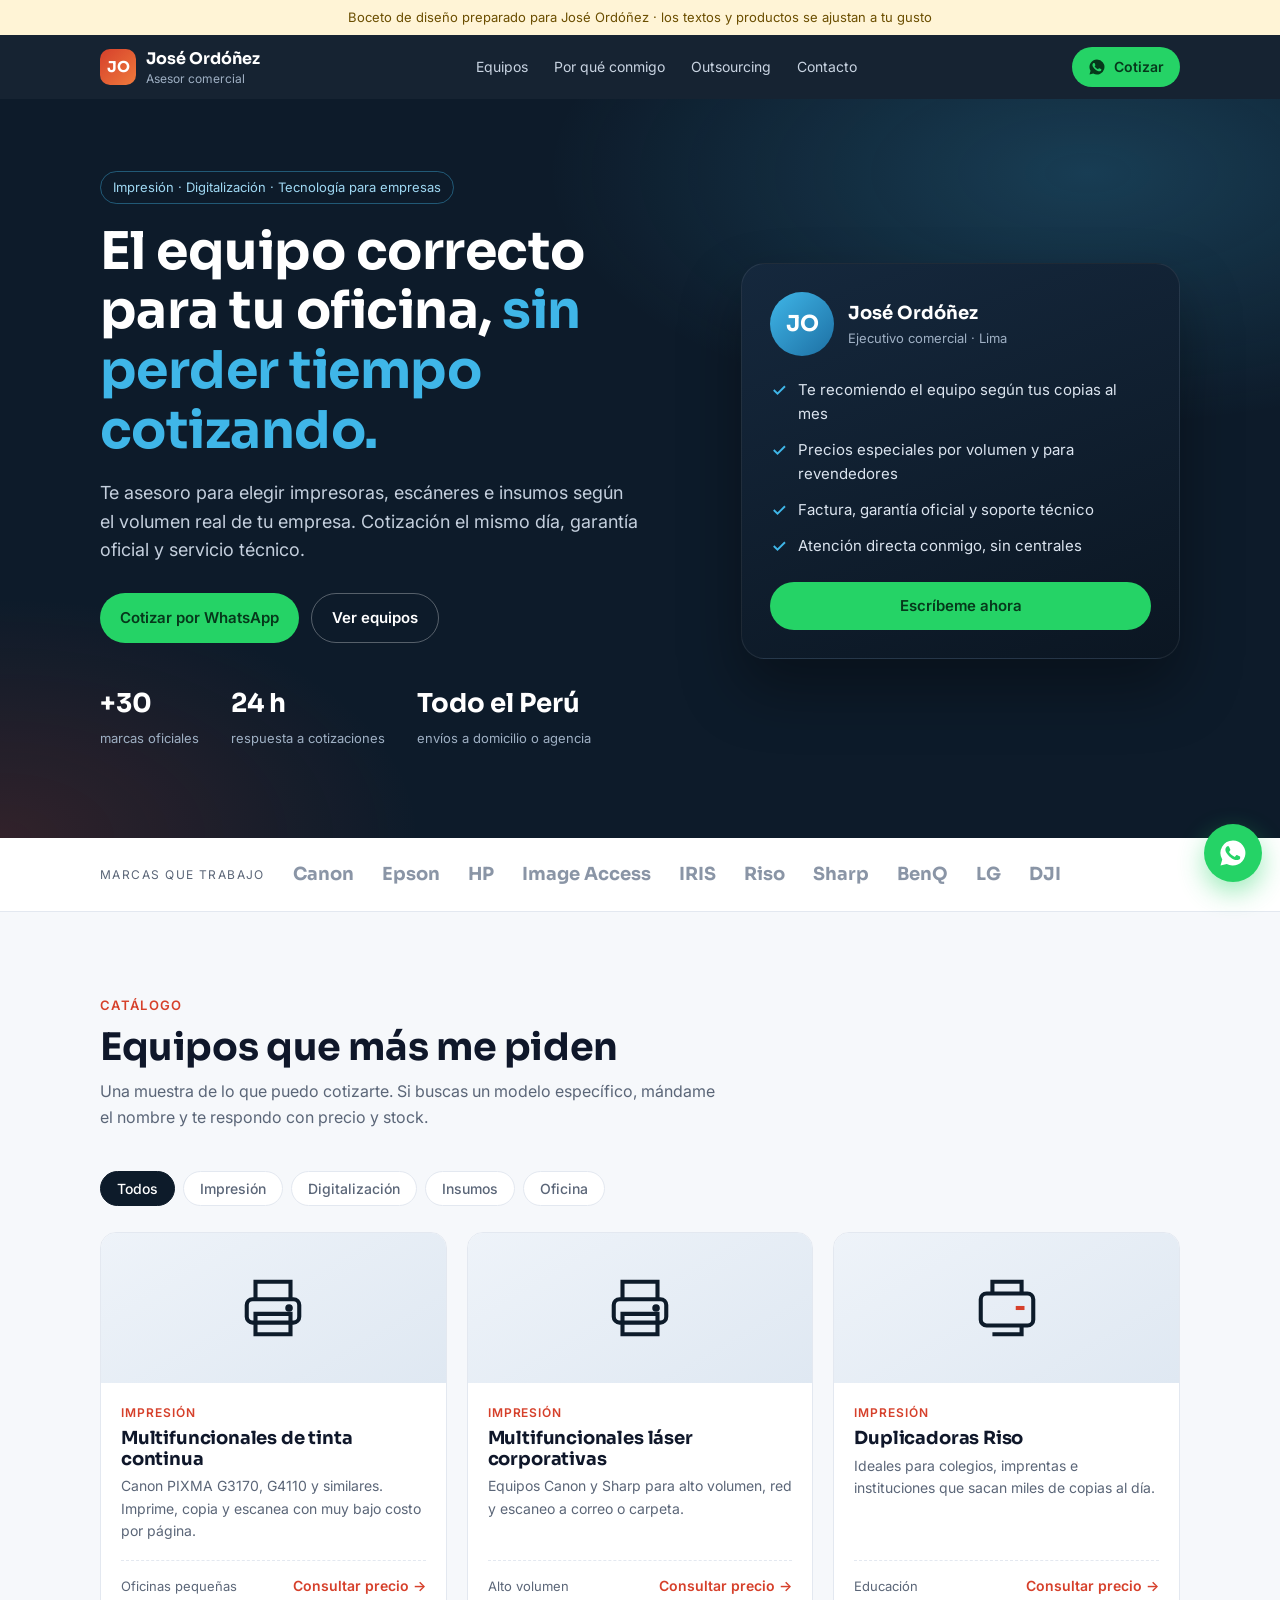
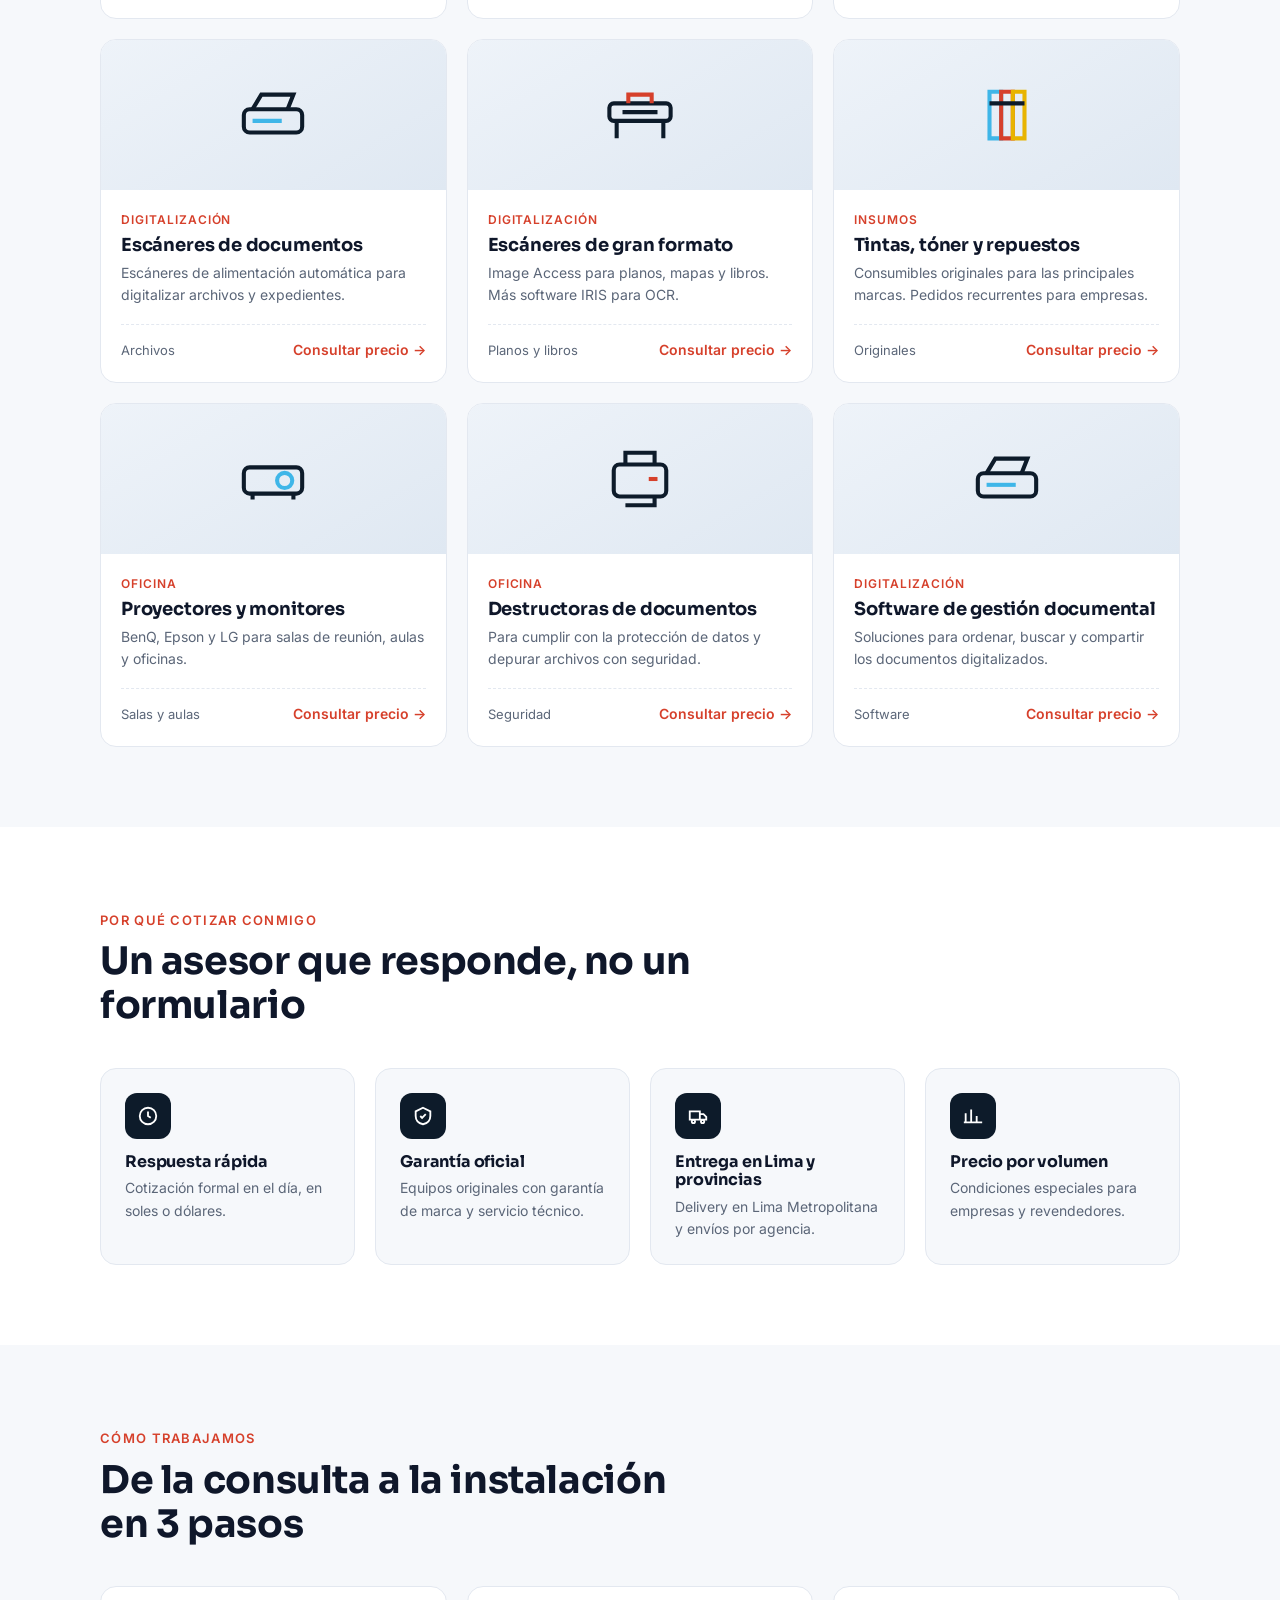
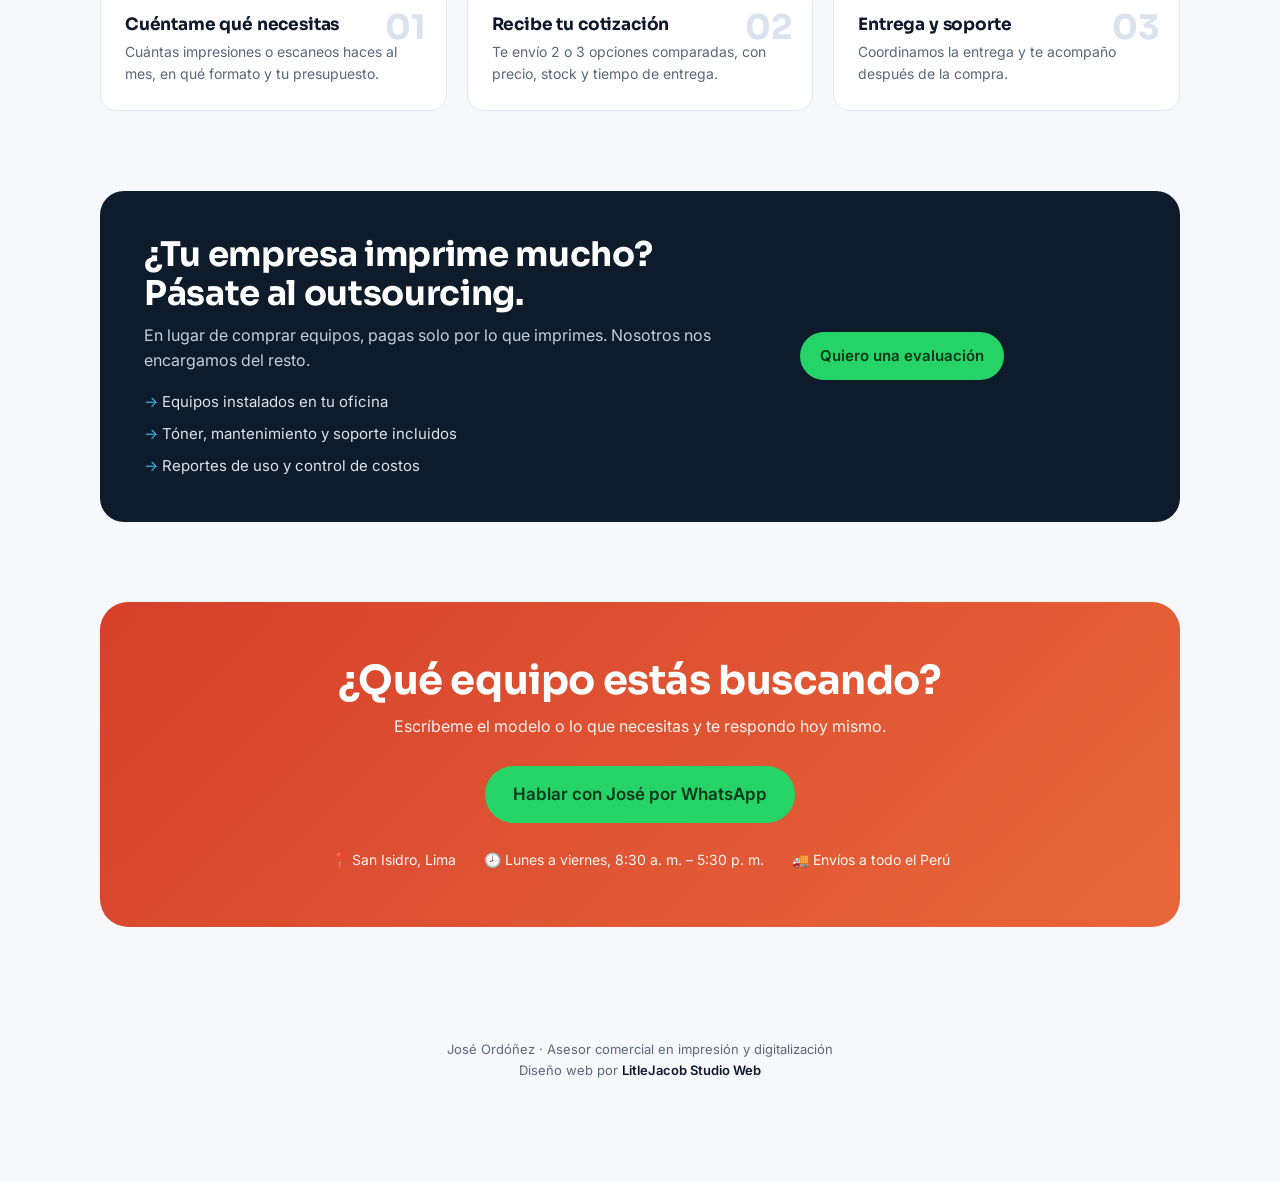
==== boceto-jose/index.html @ 11939005 "Boceto de web para José Ordóñez (asesor de impresión y digitalización) Co-Authored-By: Claude Opus 5" ====
<!doctype html>
<html lang="es">
<head>
<meta charset="utf-8">
<meta name="viewport" content="width=device-width, initial-scale=1">
<meta name="robots" content="noindex, nofollow">
<title>José Ordóñez · Asesor en impresión y digitalización</title>
<meta name="description" content="Asesoría comercial en equipos de impresión, digitalización e insumos para empresas en Lima y todo el Perú.">
<link rel="preconnect" href="https://fonts.googleapis.com">
<link rel="preconnect" href="https://fonts.gstatic.com" crossorigin>
<link href="https://fonts.googleapis.com/css2?family=Sora:wght@400;600;700&family=Inter:wght@400;500;600&display=swap" rel="stylesheet">
<style>
:root{
  --navy:#0d1b2a; --navy2:#15283d; --ink:#0f172a; --muted:#5b6678;
  --bg:#f6f8fb; --card:#ffffff; --line:#e3e8f0;
  --accent:#d6402b; --accent2:#b73422; --cyan:#3fb6e8; --wa:#25d366;
  --r:16px;
}
*{box-sizing:border-box;margin:0;padding:0}
html{scroll-behavior:smooth}
body{font-family:Inter,system-ui,sans-serif;background:var(--bg);color:var(--ink);line-height:1.6;-webkit-font-smoothing:antialiased}
h1,h2,h3{font-family:Sora,Inter,sans-serif;line-height:1.15;letter-spacing:-.01em}
a{color:inherit;text-decoration:none}
.wrap{max-width:1120px;margin:0 auto;padding:0 20px}

.proto{background:#fff4d6;color:#6b4e00;font-size:13px;text-align:center;padding:7px 16px}

header{position:sticky;top:0;z-index:20;background:rgba(13,27,42,.96);backdrop-filter:blur(8px);color:#fff}
.nav{display:flex;align-items:center;justify-content:space-between;height:64px;gap:16px}
.brand{display:flex;align-items:center;gap:10px;font-family:Sora;font-weight:700}
.mono{width:36px;height:36px;border-radius:10px;background:linear-gradient(135deg,var(--accent),#ef7a3c);display:grid;place-items:center;font-size:15px}
.brand small{display:block;font-family:Inter;font-weight:400;font-size:12px;color:#9fb0c4;margin-top:-3px}
.links{display:flex;gap:26px;font-size:14px;color:#c9d4e2}
.links a:hover{color:#fff}
.btn{display:inline-flex;align-items:center;gap:8px;padding:12px 20px;border-radius:999px;font-weight:600;font-size:15px;transition:.2s;border:0;cursor:pointer}
.btn-wa{background:var(--wa);color:#06381b}
.btn-wa:hover{filter:brightness(1.05);transform:translateY(-1px)}
.btn-ghost{border:1px solid rgba(255,255,255,.3);color:#fff}
.btn-ghost:hover{background:rgba(255,255,255,.08)}
.btn-sm{padding:9px 16px;font-size:14px}

.hero{background:radial-gradient(900px 420px at 85% 10%,rgba(63,182,232,.22),transparent 60%),radial-gradient(700px 400px at 0% 100%,rgba(214,64,43,.18),transparent 60%),var(--navy);color:#fff;padding:72px 0 88px;overflow:hidden}
.hero-grid{display:grid;grid-template-columns:1.15fr .85fr;gap:48px;align-items:center}
.tag{display:inline-block;font-size:13px;color:#9fd8f3;border:1px solid rgba(63,182,232,.4);padding:5px 12px;border-radius:999px;margin-bottom:18px}
.hero h1{font-size:clamp(32px,5vw,52px);margin-bottom:18px}
.hero h1 span{color:var(--cyan)}
.hero p{color:#c4cfdd;font-size:18px;max-width:540px;margin-bottom:28px}
.cta{display:flex;flex-wrap:wrap;gap:12px}
.stats{display:flex;gap:32px;margin-top:40px;flex-wrap:wrap}
.stats b{display:block;font-family:Sora;font-size:26px}
.stats span{font-size:13px;color:#9fb0c4}

.card-hero{background:linear-gradient(160deg,var(--navy2),#0b1622);border:1px solid rgba(255,255,255,.08);border-radius:24px;padding:28px;box-shadow:0 30px 60px rgba(0,0,0,.35)}
.profile{display:flex;align-items:center;gap:14px;margin-bottom:22px}
.avatar{width:64px;height:64px;border-radius:50%;background:linear-gradient(135deg,#3fb6e8,#1d6fa3);display:grid;place-items:center;font-family:Sora;font-weight:700;font-size:22px}
.profile b{font-family:Sora;font-size:18px}
.profile span{display:block;font-size:13px;color:#9fb0c4}
.chk{list-style:none;display:grid;gap:12px;margin-bottom:24px}
.chk li{display:flex;gap:10px;font-size:15px;color:#dbe4ef}
.chk svg{flex:none;margin-top:3px}
.card-hero .btn{width:100%;justify-content:center}

.brands{background:#fff;border-bottom:1px solid var(--line)}
.brands .wrap{display:flex;align-items:center;gap:28px;padding-top:22px;padding-bottom:22px;overflow-x:auto;scrollbar-width:none}
.brands .wrap::-webkit-scrollbar{display:none}
.brands small{font-size:12px;text-transform:uppercase;letter-spacing:.12em;color:var(--muted);white-space:nowrap}
.brands b{font-family:Sora;font-size:18px;color:#8a95a6;white-space:nowrap}

section{padding:80px 0}
.head{max-width:620px;margin-bottom:40px}
.head small{color:var(--accent);font-weight:600;font-size:13px;letter-spacing:.1em;text-transform:uppercase}
.head h2{font-size:clamp(26px,3.6vw,38px);margin:8px 0 10px}
.head p{color:var(--muted)}

.filters{display:flex;gap:8px;flex-wrap:wrap;margin-bottom:26px}
.filters button{border:1px solid var(--line);background:#fff;border-radius:999px;padding:8px 16px;font:500 14px Inter;color:var(--muted);cursor:pointer}
.filters button.on{background:var(--navy);color:#fff;border-color:var(--navy)}
.grid{display:grid;grid-template-columns:repeat(3,1fr);gap:20px}
.prod{background:var(--card);border:1px solid var(--line);border-radius:var(--r);overflow:hidden;display:flex;flex-direction:column;transition:.2s}
.prod:hover{transform:translateY(-3px);box-shadow:0 16px 36px rgba(15,23,42,.08)}
.thumb{height:150px;display:grid;place-items:center;background:linear-gradient(150deg,#eef3f9,#dfe8f2)}
.prod .body{padding:20px;display:flex;flex-direction:column;gap:6px;flex:1}
.prod .cat{font-size:12px;color:var(--accent);font-weight:600;text-transform:uppercase;letter-spacing:.08em}
.prod h3{font-size:18px}
.prod p{color:var(--muted);font-size:14px;flex:1}
.prod .row{display:flex;justify-content:space-between;align-items:center;margin-top:12px;padding-top:14px;border-top:1px dashed var(--line)}
.prod .row span{font-size:13px;color:var(--muted)}
.prod .row a{font-weight:600;font-size:14px;color:var(--accent)}
.prod .row a:hover{color:var(--accent2)}

.why{background:#fff}
.feats{display:grid;grid-template-columns:repeat(4,1fr);gap:20px}
.feat{padding:24px;border-radius:var(--r);background:var(--bg);border:1px solid var(--line)}
.ico{width:46px;height:46px;border-radius:12px;background:var(--navy);display:grid;place-items:center;margin-bottom:14px}
.feat h3{font-size:16px;margin-bottom:6px}
.feat p{font-size:14px;color:var(--muted)}

.steps{display:grid;grid-template-columns:repeat(3,1fr);gap:20px;counter-reset:s}
.step{position:relative;padding:28px 24px 24px;background:#fff;border-radius:var(--r);border:1px solid var(--line)}
.step::before{counter-increment:s;content:"0" counter(s);font-family:Sora;font-weight:700;font-size:34px;color:#dbe3ee;position:absolute;right:20px;top:14px}
.step h3{font-size:17px;margin-bottom:6px}
.step p{font-size:14px;color:var(--muted)}

.out{background:var(--navy);color:#fff;border-radius:24px;padding:44px;display:grid;grid-template-columns:1.3fr .7fr;gap:32px;align-items:center}
.out h2{font-size:clamp(24px,3.2vw,34px);margin-bottom:10px}
.out p{color:#c4cfdd}
.out ul{list-style:none;display:grid;gap:8px;margin-top:16px;color:#dbe4ef;font-size:15px}
.out li::before{content:"→ ";color:var(--cyan)}
.out .btn{justify-self:start}

.contact{text-align:center}
.contact .box{background:linear-gradient(135deg,var(--accent),#e8673a);color:#fff;border-radius:28px;padding:56px 24px}
.contact h2{font-size:clamp(26px,4vw,40px);margin-bottom:10px}
.contact p{opacity:.92;margin-bottom:26px}
.contact .btn-wa{font-size:17px;padding:15px 28px}
.contact .info{display:flex;justify-content:center;gap:28px;flex-wrap:wrap;margin-top:26px;font-size:14px;opacity:.95}

footer{padding:32px 0 100px;text-align:center;color:var(--muted);font-size:13px}
footer a{color:var(--ink);font-weight:600}

.float{position:fixed;right:18px;bottom:18px;width:58px;height:58px;border-radius:50%;background:var(--wa);display:grid;place-items:center;box-shadow:0 10px 26px rgba(37,211,102,.45);z-index:30}

@media(max-width:900px){
  .hero-grid,.out{grid-template-columns:1fr}
  .grid{grid-template-columns:repeat(2,1fr)}
  .feats{grid-template-columns:repeat(2,1fr)}
  .steps{grid-template-columns:1fr}
  .links{display:none}
}
@media(max-width:560px){
  .wrap{padding:0 16px}
  .hero{padding:48px 0 60px}
  .hero p{font-size:16px}
  .grid,.feats{grid-template-columns:1fr}
  .out{padding:28px}
  .nav .btn span{display:none}
  section{padding:60px 0}
}
</style>
</head>
<body>

<div class="proto">Boceto de diseño preparado para José Ordóñez · los textos y productos se ajustan a tu gusto</div>

<header>
  <div class="wrap nav">
    <a class="brand" href="#inicio"><div class="mono">JO</div><div>José Ordóñez<small>Asesor comercial</small></div></a>
    <nav class="links"><a href="#equipos">Equipos</a><a href="#por-que">Por qué conmigo</a><a href="#outsourcing">Outsourcing</a><a href="#contacto">Contacto</a></nav>
    <a class="btn btn-wa btn-sm wa" href="#"><svg width="18" height="18" viewBox="0 0 24 24" fill="currentColor"><path d="M12 2a10 10 0 0 0-8.6 15.1L2 22l5-1.3A10 10 0 1 0 12 2Zm5.8 14.2c-.2.7-1.4 1.3-2 1.4-.5.1-1.2.1-1.9-.1-.4-.1-1-.3-1.7-.6-3-1.3-4.9-4.3-5.1-4.5-.1-.2-1.2-1.6-1.2-3s.7-2.2 1-2.5c.3-.3.6-.3.8-.3h.6c.2 0 .4 0 .6.5l.9 2.1c.1.2.1.4 0 .5l-.3.5-.4.5c-.1.1-.3.3-.1.6.2.3.8 1.3 1.7 2.1 1.2 1 2.1 1.3 2.4 1.5.3.1.5.1.6-.1l.9-1.1c.2-.3.4-.2.6-.1l2 1c.3.1.5.2.5.3.1.2.1.7-.1 1.3Z"/></svg><span>Cotizar</span></a>
  </div>
</header>

<section class="hero" id="inicio">
  <div class="wrap hero-grid">
    <div>
      <span class="tag">Impresión · Digitalización · Tecnología para empresas</span>
      <h1>El equipo correcto para tu oficina, <span>sin perder tiempo cotizando.</span></h1>
      <p>Te asesoro para elegir impresoras, escáneres e insumos según el volumen real de tu empresa. Cotización el mismo día, garantía oficial y servicio técnico.</p>
      <div class="cta">
        <a class="btn btn-wa wa" href="#">Cotizar por WhatsApp</a>
        <a class="btn btn-ghost" href="#equipos">Ver equipos</a>
      </div>
      <div class="stats">
        <div><b>+30</b><span>marcas oficiales</span></div>
        <div><b>24 h</b><span>respuesta a cotizaciones</span></div>
        <div><b>Todo el Perú</b><span>envíos a domicilio o agencia</span></div>
      </div>
    </div>
    <div class="card-hero">
      <div class="profile"><div class="avatar">JO</div><div><b>José Ordóñez</b><span>Ejecutivo comercial · Lima</span></div></div>
      <ul class="chk">
        <li><svg width="18" height="18" viewBox="0 0 24 24" fill="none" stroke="#3fb6e8" stroke-width="2.5"><path d="M5 12l5 5L20 7"/></svg>Te recomiendo el equipo según tus copias al mes</li>
        <li><svg width="18" height="18" viewBox="0 0 24 24" fill="none" stroke="#3fb6e8" stroke-width="2.5"><path d="M5 12l5 5L20 7"/></svg>Precios especiales por volumen y para revendedores</li>
        <li><svg width="18" height="18" viewBox="0 0 24 24" fill="none" stroke="#3fb6e8" stroke-width="2.5"><path d="M5 12l5 5L20 7"/></svg>Factura, garantía oficial y soporte técnico</li>
        <li><svg width="18" height="18" viewBox="0 0 24 24" fill="none" stroke="#3fb6e8" stroke-width="2.5"><path d="M5 12l5 5L20 7"/></svg>Atención directa conmigo, sin centrales</li>
      </ul>
      <a class="btn btn-wa wa" href="#">Escríbeme ahora</a>
    </div>
  </div>
</section>

<div class="brands"><div class="wrap">
  <small>Marcas que trabajo</small>
  <b>Canon</b><b>Epson</b><b>HP</b><b>Image Access</b><b>IRIS</b><b>Riso</b><b>Sharp</b><b>BenQ</b><b>LG</b><b>DJI</b>
</div></div>

<section id="equipos">
  <div class="wrap">
    <div class="head">
      <small>Catálogo</small>
      <h2>Equipos que más me piden</h2>
      <p>Una muestra de lo que puedo cotizarte. Si buscas un modelo específico, mándame el nombre y te respondo con precio y stock.</p>
    </div>
    <div class="filters">
      <button class="on" data-f="all">Todos</button>
      <button data-f="imp">Impresión</button>
      <button data-f="dig">Digitalización</button>
      <button data-f="ins">Insumos</button>
      <button data-f="ofi">Oficina</button>
    </div>
    <div class="grid" id="grid"></div>
  </div>
</section>

<section class="why" id="por-que">
  <div class="wrap">
    <div class="head">
      <small>Por qué cotizar conmigo</small>
      <h2>Un asesor que responde, no un formulario</h2>
    </div>
    <div class="feats">
      <div class="feat"><div class="ico"><svg width="22" height="22" viewBox="0 0 24 24" fill="none" stroke="#fff" stroke-width="2"><circle cx="12" cy="12" r="9"/><path d="M12 7v5l3 2"/></svg></div><h3>Respuesta rápida</h3><p>Cotización formal en el día, en soles o dólares.</p></div>
      <div class="feat"><div class="ico"><svg width="22" height="22" viewBox="0 0 24 24" fill="none" stroke="#fff" stroke-width="2"><path d="M12 3l8 4v5c0 5-3.5 8-8 9-4.5-1-8-4-8-9V7z"/><path d="M9 12l2 2 4-4"/></svg></div><h3>Garantía oficial</h3><p>Equipos originales con garantía de marca y servicio técnico.</p></div>
      <div class="feat"><div class="ico"><svg width="22" height="22" viewBox="0 0 24 24" fill="none" stroke="#fff" stroke-width="2"><path d="M3 7h11v9H3zM14 10h4l3 3v3h-7"/><circle cx="7" cy="18" r="1.8"/><circle cx="17" cy="18" r="1.8"/></svg></div><h3>Entrega en Lima y provincias</h3><p>Delivery en Lima Metropolitana y envíos por agencia.</p></div>
      <div class="feat"><div class="ico"><svg width="22" height="22" viewBox="0 0 24 24" fill="none" stroke="#fff" stroke-width="2"><path d="M4 19V9M10 19V5M16 19v-7M22 19H2"/></svg></div><h3>Precio por volumen</h3><p>Condiciones especiales para empresas y revendedores.</p></div>
    </div>
  </div>
</section>

<section>
  <div class="wrap">
    <div class="head">
      <small>Cómo trabajamos</small>
      <h2>De la consulta a la instalación en 3 pasos</h2>
    </div>
    <div class="steps">
      <div class="step"><h3>Cuéntame qué necesitas</h3><p>Cuántas impresiones o escaneos haces al mes, en qué formato y tu presupuesto.</p></div>
      <div class="step"><h3>Recibe tu cotización</h3><p>Te envío 2 o 3 opciones comparadas, con precio, stock y tiempo de entrega.</p></div>
      <div class="step"><h3>Entrega y soporte</h3><p>Coordinamos la entrega y te acompaño después de la compra.</p></div>
    </div>
  </div>
</section>

<section id="outsourcing" style="padding-top:0">
  <div class="wrap">
    <div class="out">
      <div>
        <h2>¿Tu empresa imprime mucho? Pásate al outsourcing.</h2>
        <p>En lugar de comprar equipos, pagas solo por lo que imprimes. Nosotros nos encargamos del resto.</p>
        <ul><li>Equipos instalados en tu oficina</li><li>Tóner, mantenimiento y soporte incluidos</li><li>Reportes de uso y control de costos</li></ul>
      </div>
      <a class="btn btn-wa wa" data-msg="Hola José, quiero información sobre el servicio de outsourcing de impresión." href="#">Quiero una evaluación</a>
    </div>
  </div>
</section>

<section class="contact" id="contacto" style="padding-top:0">
  <div class="wrap">
    <div class="box">
      <h2>¿Qué equipo estás buscando?</h2>
      <p>Escríbeme el modelo o lo que necesitas y te respondo hoy mismo.</p>
      <a class="btn btn-wa wa" href="#">Hablar con José por WhatsApp</a>
      <div class="info"><span>📍 San Isidro, Lima</span><span>🕗 Lunes a viernes, 8:30 a. m. – 5:30 p. m.</span><span>🚚 Envíos a todo el Perú</span></div>
    </div>
  </div>
</section>

<footer>
  José Ordóñez · Asesor comercial en impresión y digitalización<br>
  Diseño web por <a href="https://studio.litlejacob.trade" target="_blank" rel="noopener">LitleJacob Studio Web</a>
</footer>

<a class="float wa" href="#" aria-label="WhatsApp"><svg width="30" height="30" viewBox="0 0 24 24" fill="#fff"><path d="M12 2a10 10 0 0 0-8.6 15.1L2 22l5-1.3A10 10 0 1 0 12 2Zm5.8 14.2c-.2.7-1.4 1.3-2 1.4-.5.1-1.2.1-1.9-.1-.4-.1-1-.3-1.7-.6-3-1.3-4.9-4.3-5.1-4.5-.1-.2-1.2-1.6-1.2-3s.7-2.2 1-2.5c.3-.3.6-.3.8-.3h.6c.2 0 .4 0 .6.5l.9 2.1c.1.2.1.4 0 .5l-.3.5-.4.5c-.1.1-.3.3-.1.6.2.3.8 1.3 1.7 2.1 1.2 1 2.1 1.3 2.4 1.5.3.1.5.1.6-.1l.9-1.1c.2-.3.4-.2.6-.1l2 1c.3.1.5.2.5.3.1.2.1.7-.1 1.3Z"/></svg></a>

<script>
const WA = "51945084521";
const waLink = m => "https://wa.me/" + WA + "?text=" + encodeURIComponent(m);
const DEF = "Hola José, vi tu página y quiero una cotización.";

const ICONS = {
  printer:'<svg width="70" height="70" viewBox="0 0 24 24" fill="none" stroke="#0d1b2a" stroke-width="1.4"><path d="M6 9V3h12v6"/><rect x="3" y="9" width="18" height="8" rx="2"/><path d="M6 14h12v7H6z"/><circle cx="17.5" cy="12" r=".6" fill="#d6402b"/></svg>',
  scanner:'<svg width="70" height="70" viewBox="0 0 24 24" fill="none" stroke="#0d1b2a" stroke-width="1.4"><rect x="2" y="10" width="20" height="8" rx="2"/><path d="M5 10l3-5h11l-2 5"/><path d="M5 14h10" stroke="#3fb6e8"/></svg>',
  wide:'<svg width="70" height="70" viewBox="0 0 24 24" fill="none" stroke="#0d1b2a" stroke-width="1.4"><rect x="1.5" y="8" width="21" height="6" rx="1.5"/><path d="M4 14v6M20 14v6M6 11h12" /><path d="M8 8V5h8v3" stroke="#d6402b"/></svg>',
  ink:'<svg width="70" height="70" viewBox="0 0 24 24" fill="none" stroke-width="1.4"><path d="M6 4h4v16H6z" stroke="#3fb6e8"/><path d="M10 4h4v16h-4z" stroke="#d6402b"/><path d="M14 4h4v16h-4z" stroke="#e8b400"/><path d="M6 8h12" stroke="#0d1b2a"/></svg>',
  dup:'<svg width="70" height="70" viewBox="0 0 24 24" fill="none" stroke="#0d1b2a" stroke-width="1.4"><rect x="3" y="7" width="18" height="11" rx="2"/><path d="M7 7V3h10v4M7 21h10v-3"/><path d="M15 12h3" stroke="#d6402b"/></svg>',
  proj:'<svg width="70" height="70" viewBox="0 0 24 24" fill="none" stroke="#0d1b2a" stroke-width="1.4"><rect x="2" y="8" width="20" height="9" rx="2"/><circle cx="16" cy="12.5" r="2.6" stroke="#3fb6e8"/><path d="M5 17v2M19 17v2"/></svg>'
};

const PRODUCTS = [
  {f:"imp", cat:"Impresión", icon:"printer", name:"Multifuncionales de tinta continua", desc:"Canon PIXMA G3170, G4110 y similares. Imprime, copia y escanea con muy bajo costo por página.", tag:"Oficinas pequeñas"},
  {f:"imp", cat:"Impresión", icon:"printer", name:"Multifuncionales láser corporativas", desc:"Equipos Canon y Sharp para alto volumen, red y escaneo a correo o carpeta.", tag:"Alto volumen"},
  {f:"imp", cat:"Impresión", icon:"dup", name:"Duplicadoras Riso", desc:"Ideales para colegios, imprentas e instituciones que sacan miles de copias al día.", tag:"Educación"},
  {f:"dig", cat:"Digitalización", icon:"scanner", name:"Escáneres de documentos", desc:"Escáneres de alimentación automática para digitalizar archivos y expedientes.", tag:"Archivos"},
  {f:"dig", cat:"Digitalización", icon:"wide", name:"Escáneres de gran formato", desc:"Image Access para planos, mapas y libros. Más software IRIS para OCR.", tag:"Planos y libros"},
  {f:"ins", cat:"Insumos", icon:"ink", name:"Tintas, tóner y repuestos", desc:"Consumibles originales para las principales marcas. Pedidos recurrentes para empresas.", tag:"Originales"},
  {f:"ofi", cat:"Oficina", icon:"proj", name:"Proyectores y monitores", desc:"BenQ, Epson y LG para salas de reunión, aulas y oficinas.", tag:"Salas y aulas"},
  {f:"ofi", cat:"Oficina", icon:"dup", name:"Destructoras de documentos", desc:"Para cumplir con la protección de datos y depurar archivos con seguridad.", tag:"Seguridad"},
  {f:"dig", cat:"Digitalización", icon:"scanner", name:"Software de gestión documental", desc:"Soluciones para ordenar, buscar y compartir los documentos digitalizados.", tag:"Software"}
];

const grid = document.getElementById("grid");
function render(f){
  grid.innerHTML = PRODUCTS.filter(p => f==="all" || p.f===f).map(p => `
    <article class="prod">
      <div class="thumb">${ICONS[p.icon]}</div>
      <div class="body">
        <span class="cat">${p.cat}</span>
        <h3>${p.name}</h3>
        <p>${p.desc}</p>
        <div class="row"><span>${p.tag}</span><a target="_blank" rel="noopener" href="${waLink("Hola José, quiero cotizar: " + p.name)}">Consultar precio →</a></div>
      </div>
    </article>`).join("");
}
render("all");
document.querySelectorAll(".filters button").forEach(b => b.onclick = () => {
  document.querySelectorAll(".filters button").forEach(x => x.classList.remove("on"));
  b.classList.add("on"); render(b.dataset.f);
});
document.querySelectorAll("a.wa").forEach(a => {
  a.href = waLink(a.dataset.msg || DEF);
  a.target = "_blank"; a.rel = "noopener";
});
</script>
</body>
</html>
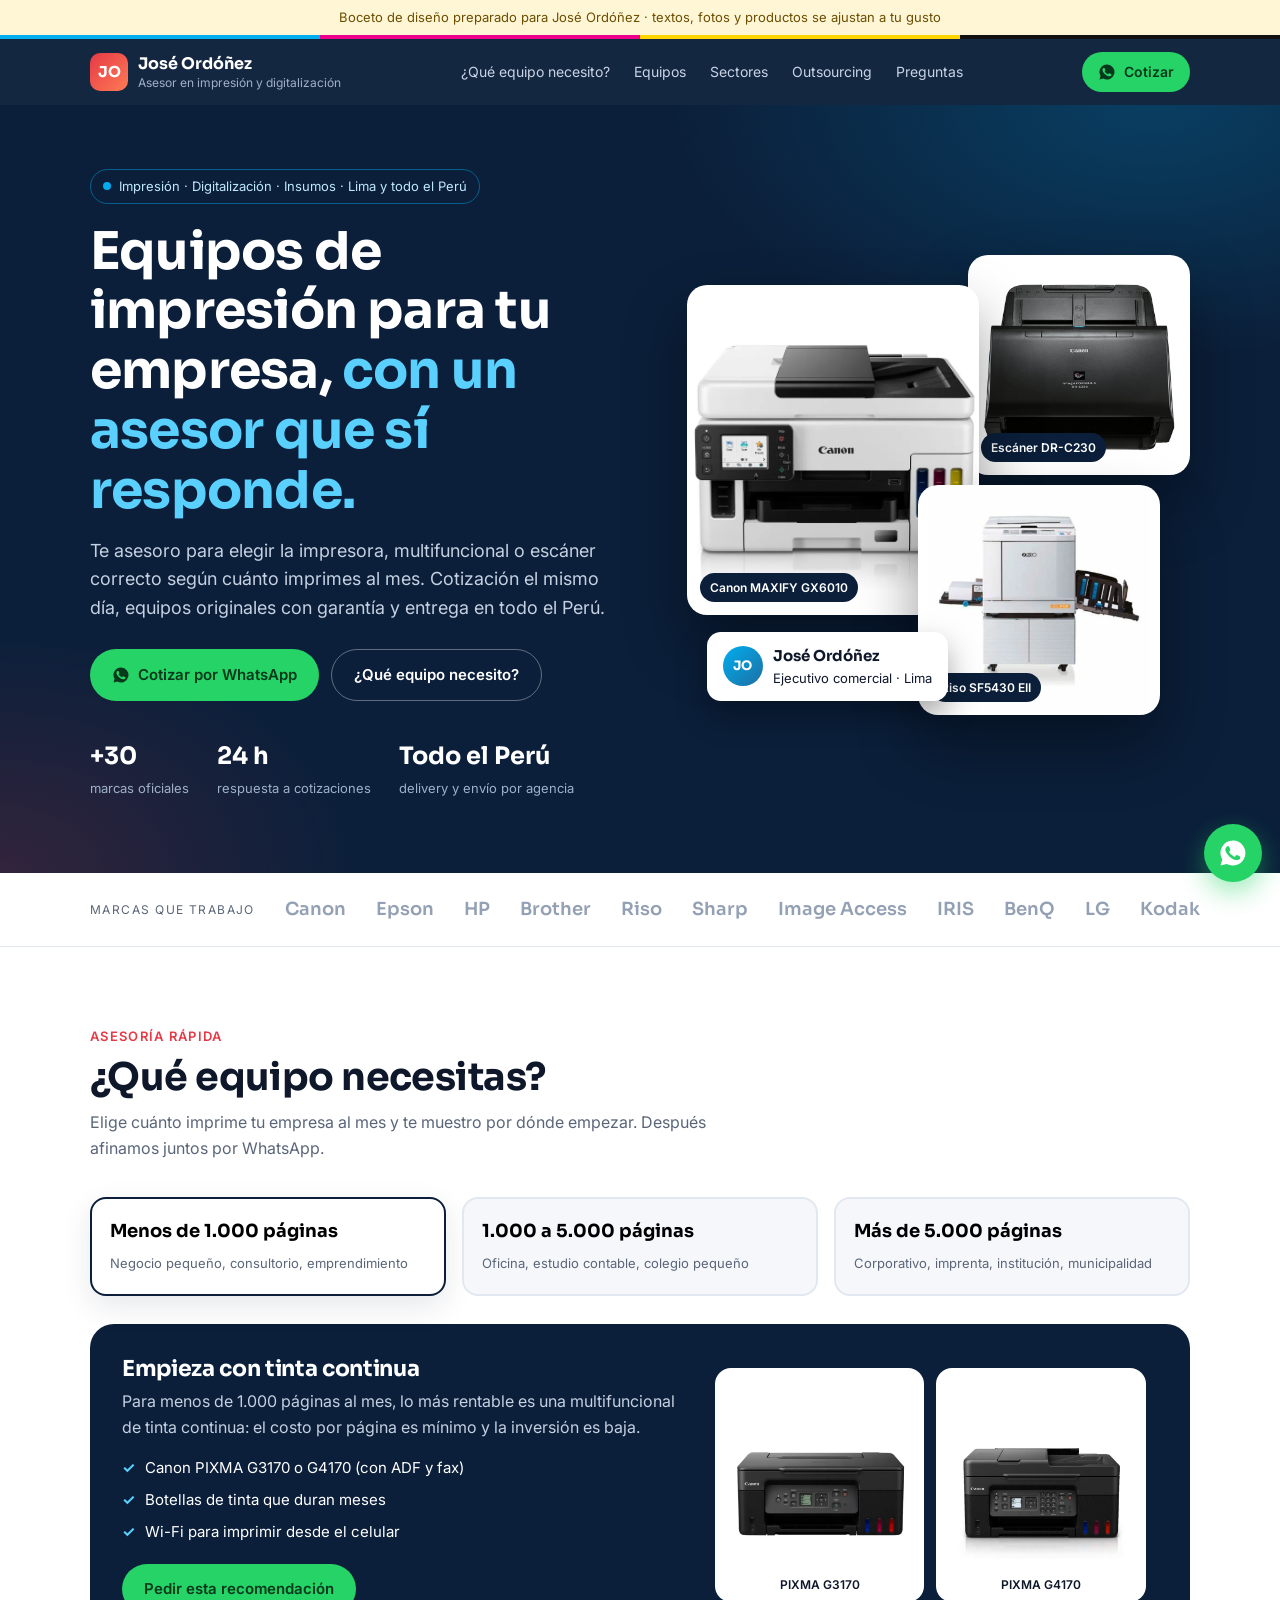
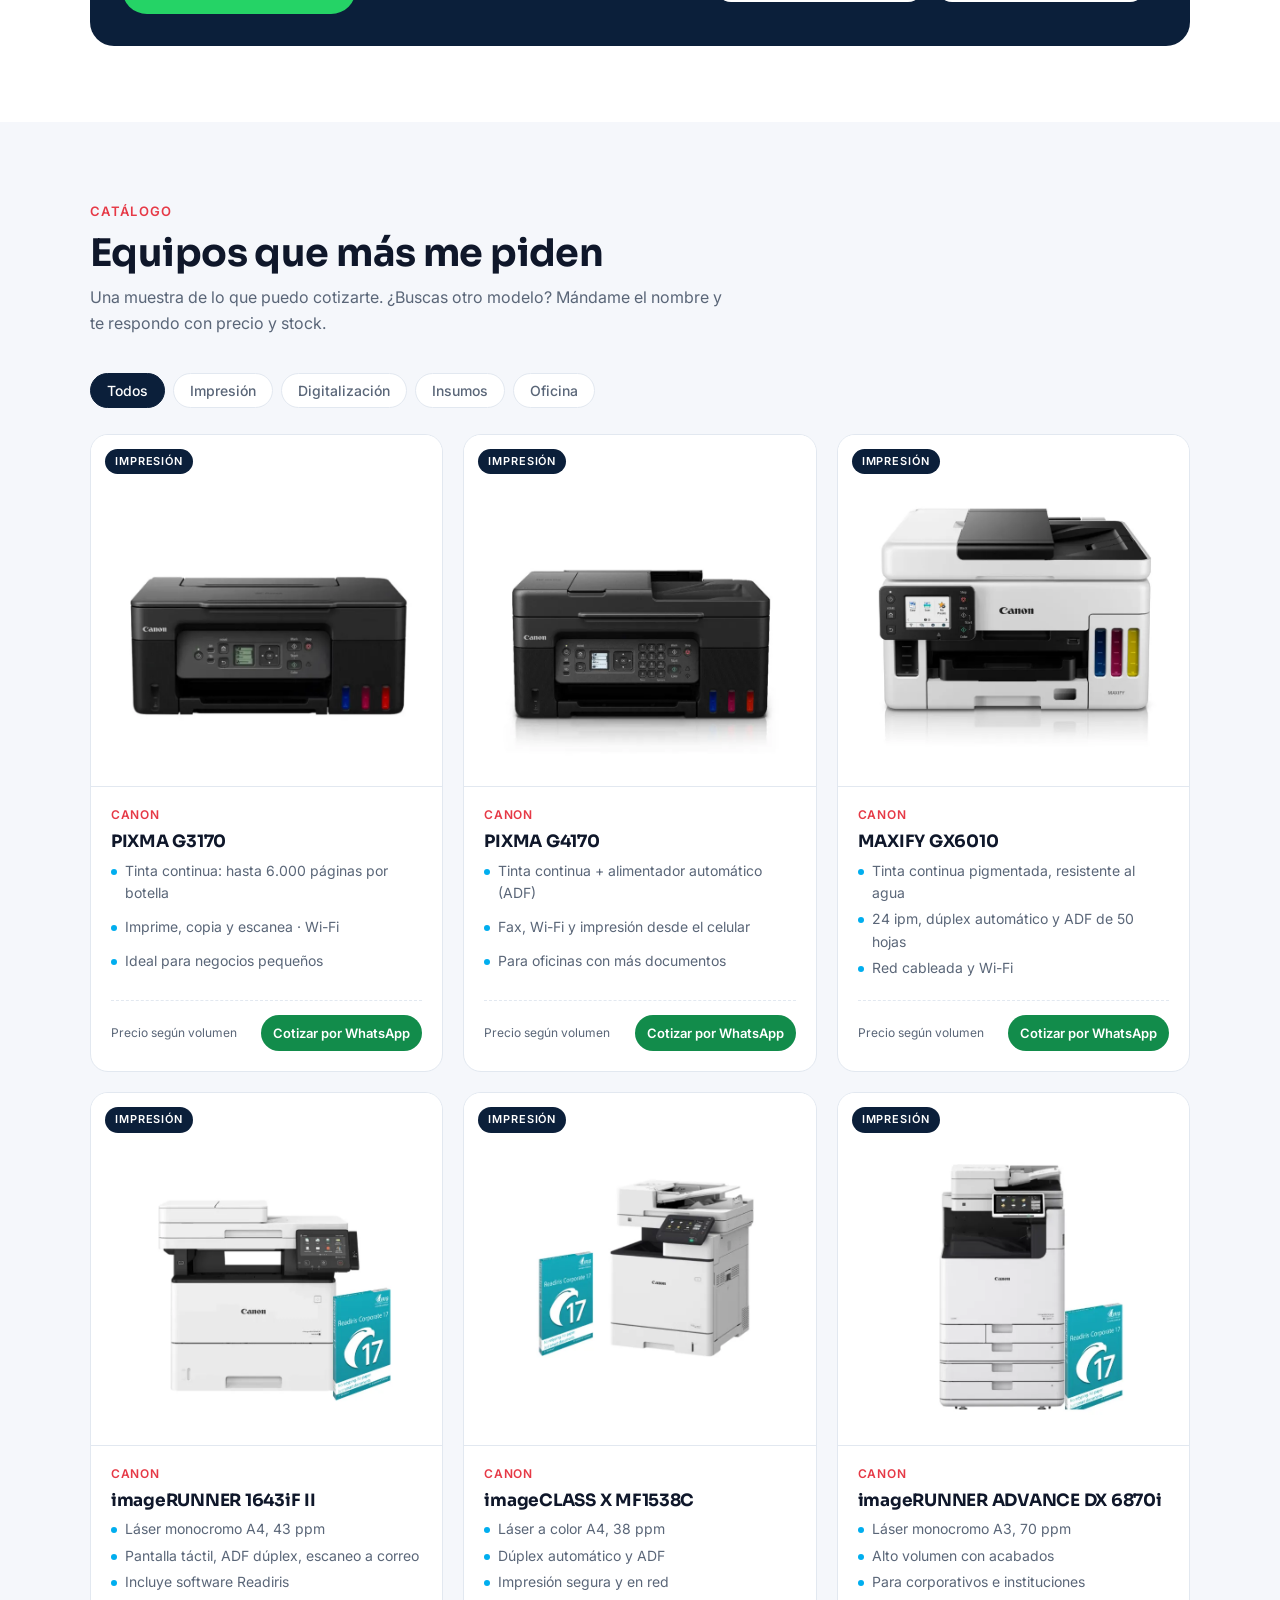
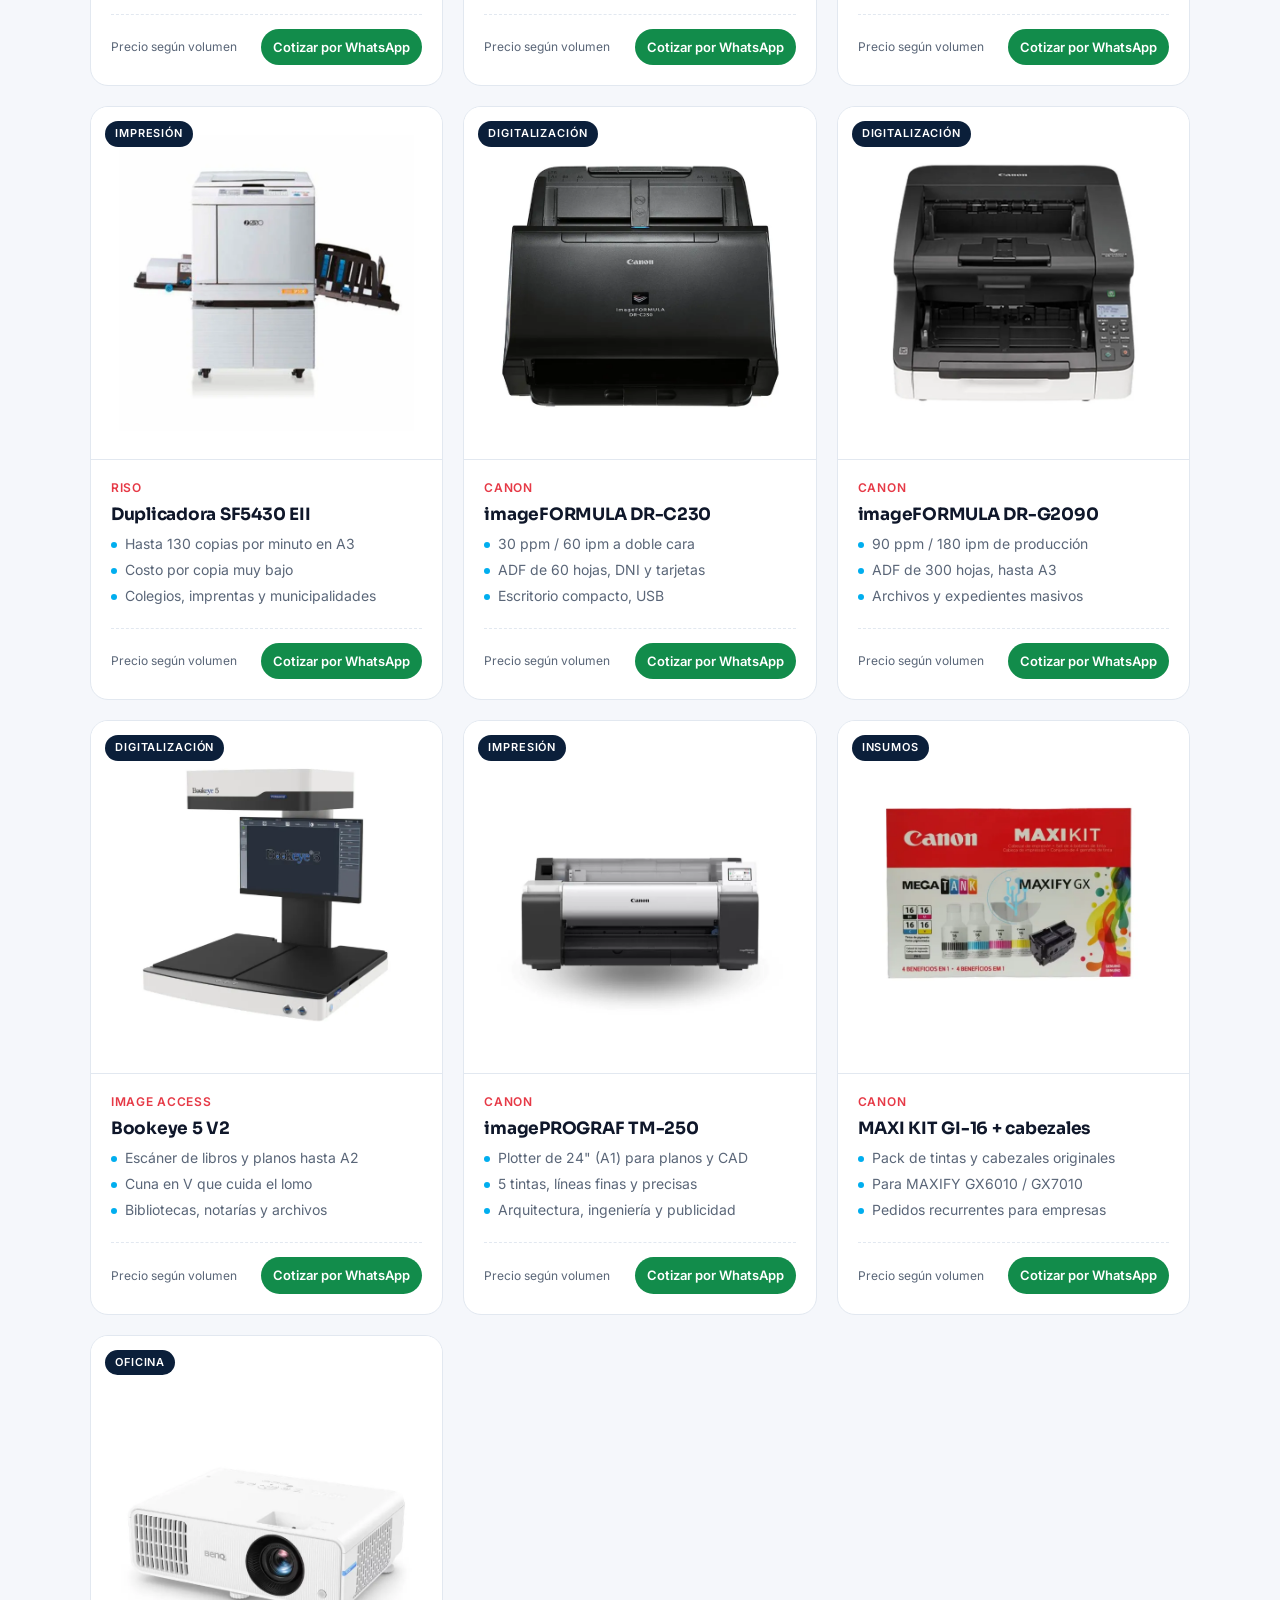
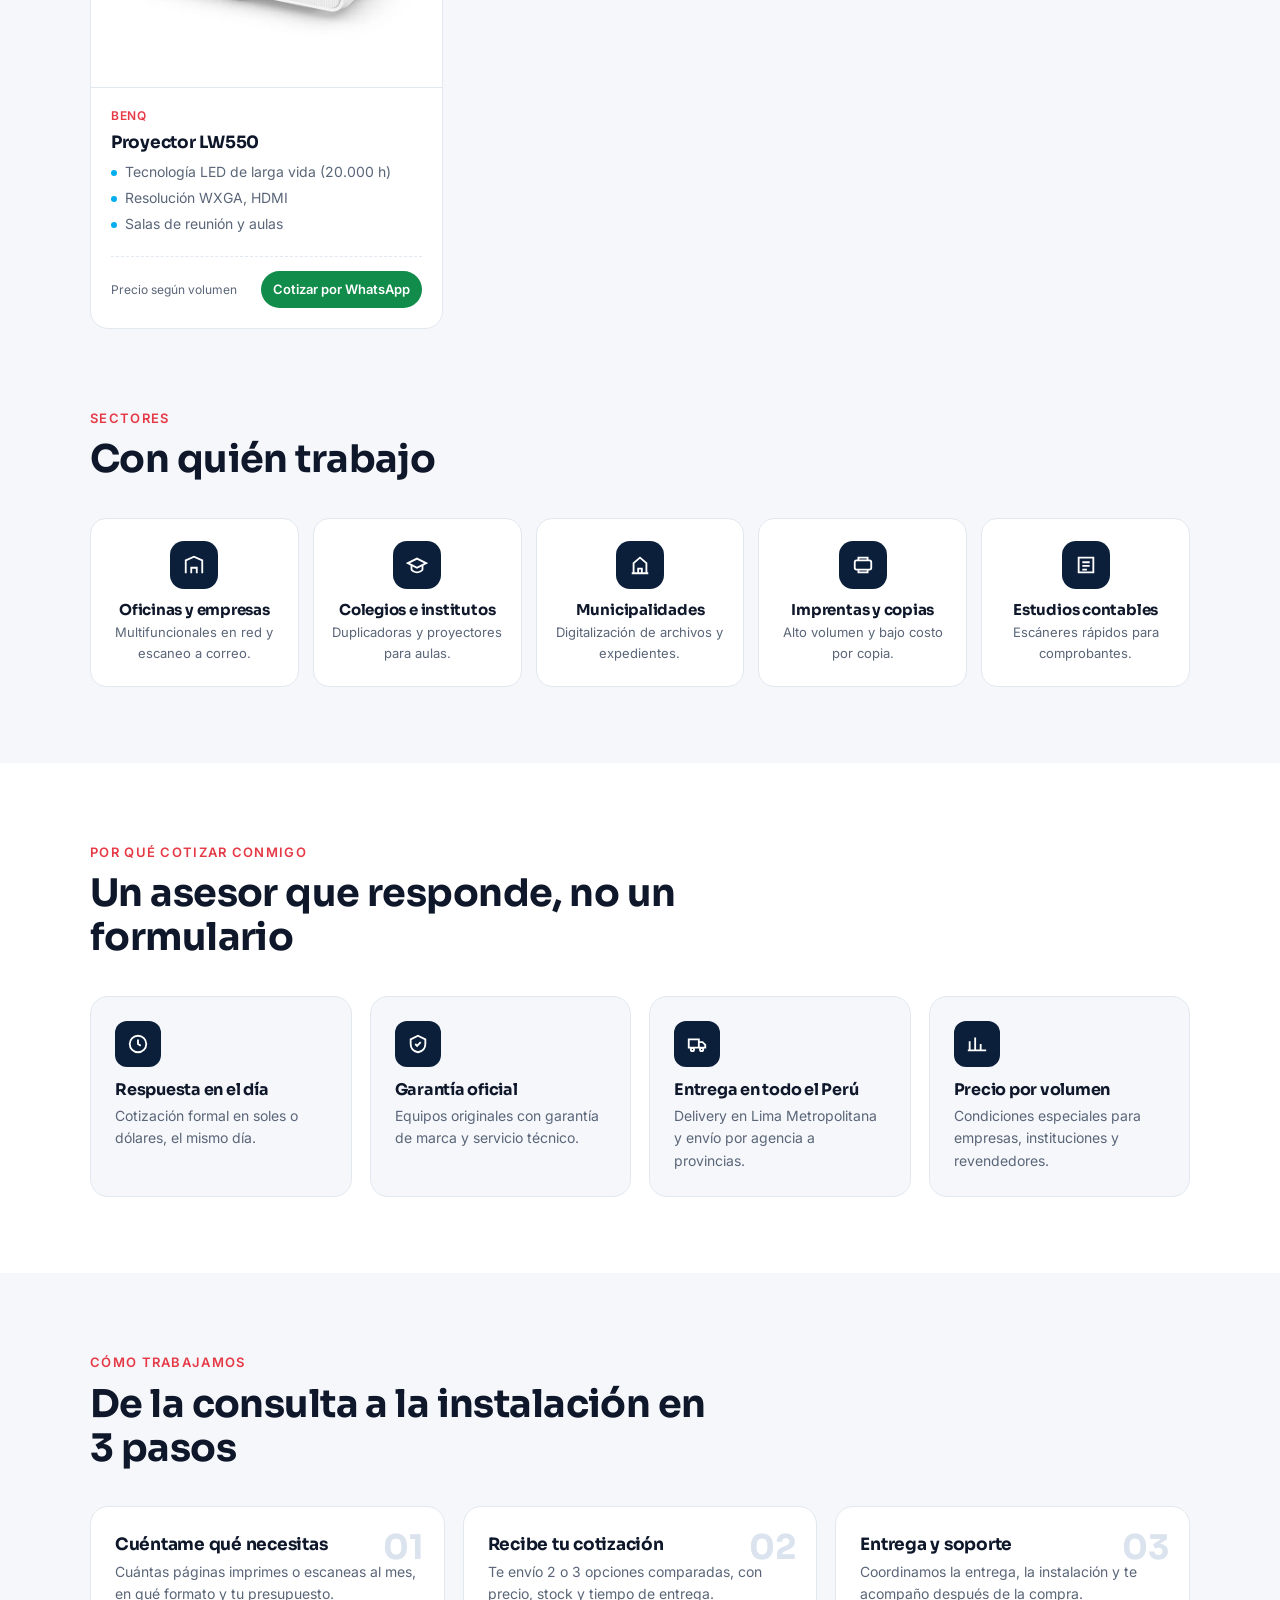
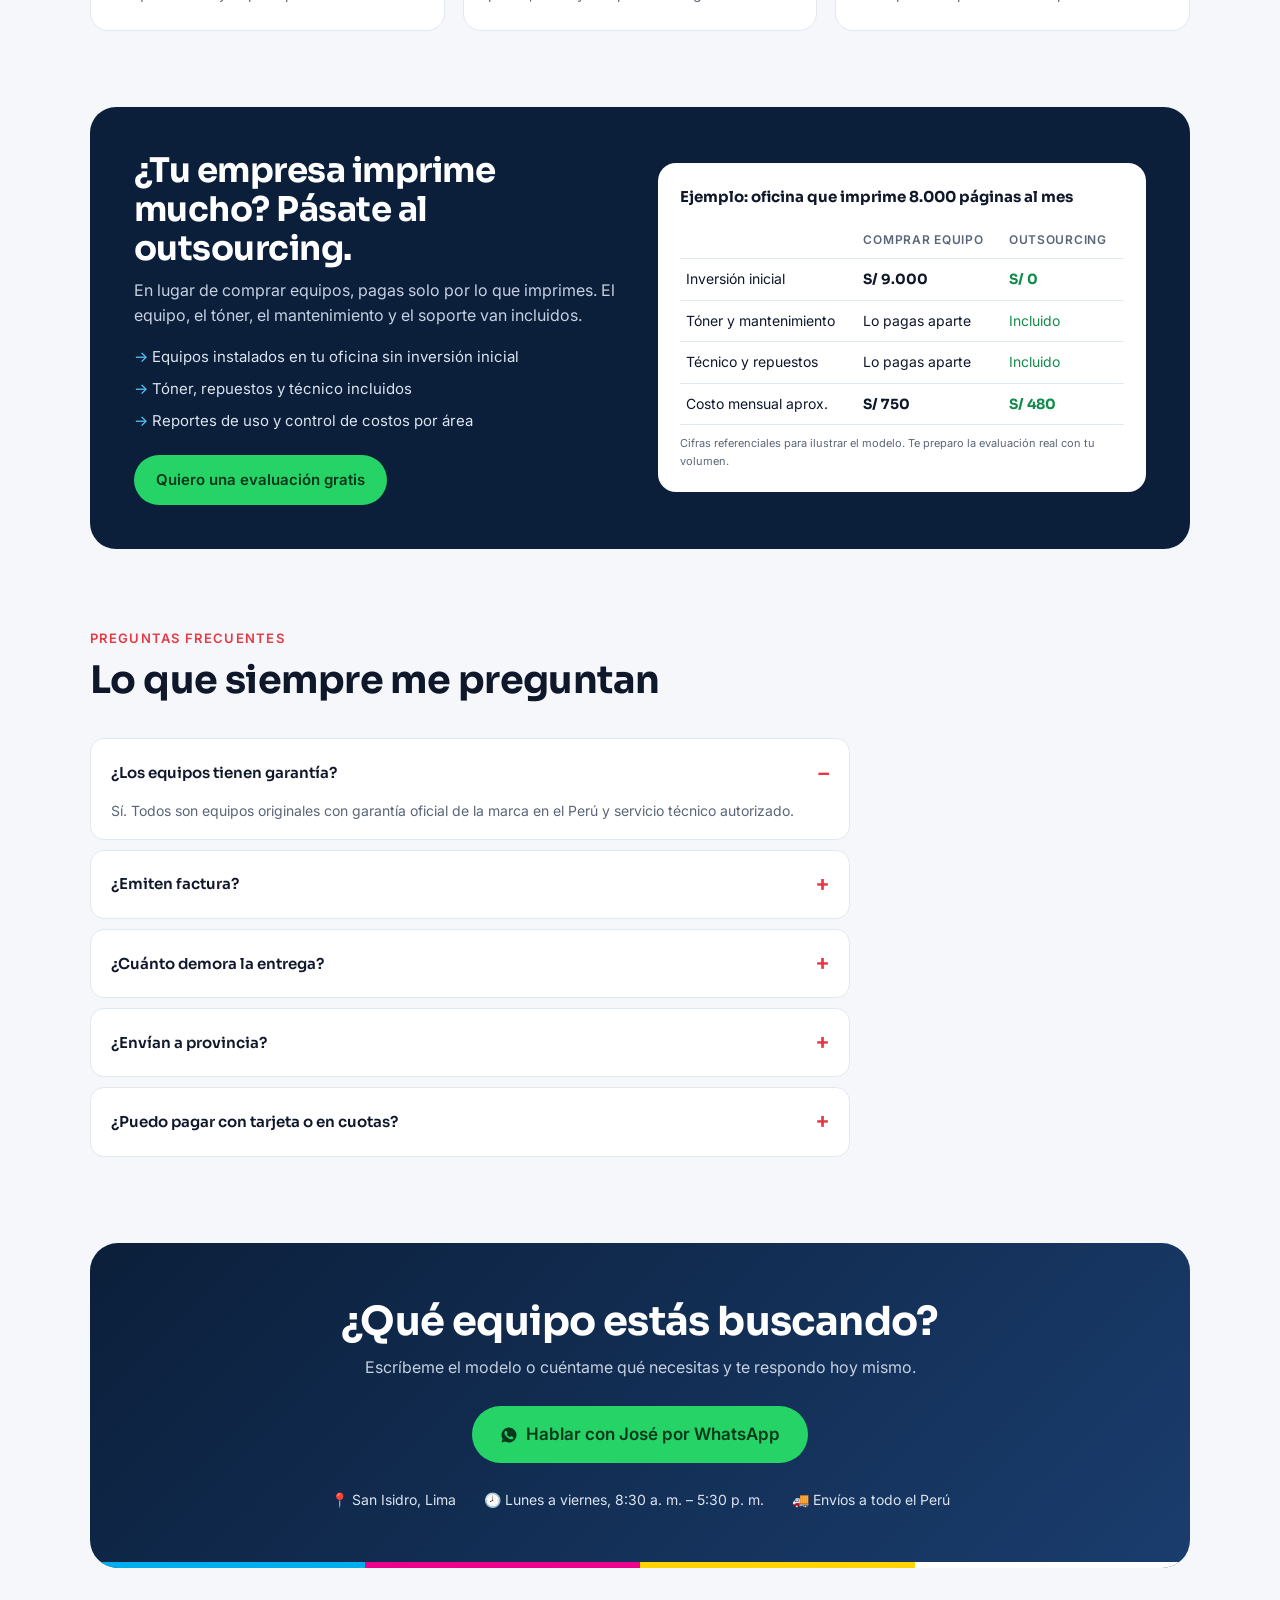
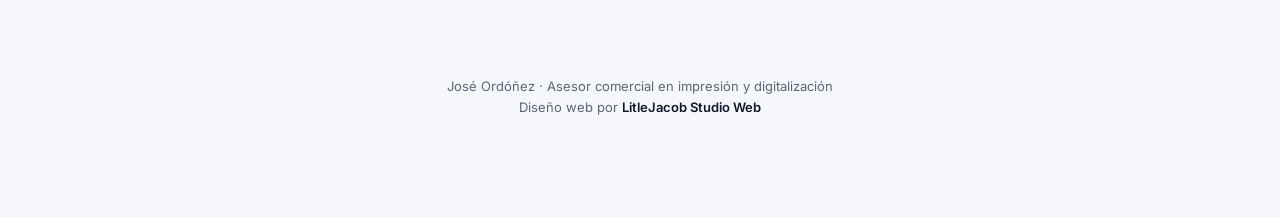
==== commit f5032f46: "Boceto José Ordóñez: fotos reales de productos, recomendador, sectores, outsourcing y FAQ Co-Authore" ====
--- a/boceto-jose/index.html
+++ b/boceto-jose/index.html
@@ -5,191 +5,264 @@
 <meta name="viewport" content="width=device-width, initial-scale=1">
 <meta name="robots" content="noindex, nofollow">
 <title>José Ordóñez · Asesor en impresión y digitalización</title>
-<meta name="description" content="Asesoría comercial en equipos de impresión, digitalización e insumos para empresas en Lima y todo el Perú.">
+<meta name="description" content="Asesoría comercial en impresoras, multifuncionales, escáneres, duplicadoras e insumos para empresas en Lima y todo el Perú. Cotización por WhatsApp.">
 <link rel="preconnect" href="https://fonts.googleapis.com">
 <link rel="preconnect" href="https://fonts.gstatic.com" crossorigin>
-<link href="https://fonts.googleapis.com/css2?family=Sora:wght@400;600;700&family=Inter:wght@400;500;600&display=swap" rel="stylesheet">
+<link href="https://fonts.googleapis.com/css2?family=Sora:wght@500;600;700&family=Inter:wght@400;500;600&display=swap" rel="stylesheet">
 <style>
 :root{
-  --navy:#0d1b2a; --navy2:#15283d; --ink:#0f172a; --muted:#5b6678;
-  --bg:#f6f8fb; --card:#ffffff; --line:#e3e8f0;
-  --accent:#d6402b; --accent2:#b73422; --cyan:#3fb6e8; --wa:#25d366;
-  --r:16px;
+  --navy:#0b1f3a; --navy2:#122b4d; --ink:#0f172a; --muted:#5a6678;
+  --bg:#f5f7fb; --card:#fff; --line:#e2e8f0;
+  --accent:#e63946; --accent2:#c42d39; --wa:#25d366; --wa2:#128c4b;
+  --c:#00aeef; --m:#ec008c; --y:#ffd400; --k:#111;
+  --r:18px;
 }
 *{box-sizing:border-box;margin:0;padding:0}
 html{scroll-behavior:smooth}
 body{font-family:Inter,system-ui,sans-serif;background:var(--bg);color:var(--ink);line-height:1.6;-webkit-font-smoothing:antialiased}
-h1,h2,h3{font-family:Sora,Inter,sans-serif;line-height:1.15;letter-spacing:-.01em}
+h1,h2,h3{font-family:Sora,Inter,sans-serif;line-height:1.15;letter-spacing:-.015em}
 a{color:inherit;text-decoration:none}
-.wrap{max-width:1120px;margin:0 auto;padding:0 20px}
-
-.proto{background:#fff4d6;color:#6b4e00;font-size:13px;text-align:center;padding:7px 16px}
-
-header{position:sticky;top:0;z-index:20;background:rgba(13,27,42,.96);backdrop-filter:blur(8px);color:#fff}
-.nav{display:flex;align-items:center;justify-content:space-between;height:64px;gap:16px}
-.brand{display:flex;align-items:center;gap:10px;font-family:Sora;font-weight:700}
-.mono{width:36px;height:36px;border-radius:10px;background:linear-gradient(135deg,var(--accent),#ef7a3c);display:grid;place-items:center;font-size:15px}
-.brand small{display:block;font-family:Inter;font-weight:400;font-size:12px;color:#9fb0c4;margin-top:-3px}
-.links{display:flex;gap:26px;font-size:14px;color:#c9d4e2}
+img{max-width:100%;display:block}
+.wrap{max-width:1140px;margin:0 auto;padding:0 20px}
+.cmyk{height:4px;background:linear-gradient(90deg,var(--c) 0 25%,var(--m) 25% 50%,var(--y) 50% 75%,var(--k) 75%)}
+
+.proto{background:#fff6d6;color:#6b4e00;font-size:13px;text-align:center;padding:7px 16px}
+
+header{position:sticky;top:0;z-index:20;background:rgba(11,31,58,.96);backdrop-filter:blur(8px);color:#fff}
+.nav{display:flex;align-items:center;justify-content:space-between;height:66px;gap:16px}
+.brand{display:flex;align-items:center;gap:10px;font-family:Sora;font-weight:700;line-height:1.1}
+.mono{width:38px;height:38px;border-radius:10px;background:linear-gradient(135deg,var(--accent),#ff7b54);display:grid;place-items:center;font-size:15px;flex:none}
+.brand small{display:block;font-family:Inter;font-weight:400;font-size:12px;color:#9fb0c9;margin-top:3px}
+.links{display:flex;gap:24px;font-size:14px;color:#c9d4e6}
 .links a:hover{color:#fff}
-.btn{display:inline-flex;align-items:center;gap:8px;padding:12px 20px;border-radius:999px;font-weight:600;font-size:15px;transition:.2s;border:0;cursor:pointer}
+.btn{display:inline-flex;align-items:center;justify-content:center;gap:8px;padding:13px 22px;border-radius:999px;font-weight:600;font-size:15px;transition:.2s;border:0;cursor:pointer;white-space:nowrap}
 .btn-wa{background:var(--wa);color:#06381b}
-.btn-wa:hover{filter:brightness(1.05);transform:translateY(-1px)}
-.btn-ghost{border:1px solid rgba(255,255,255,.3);color:#fff}
+.btn-wa:hover{background:#1fc45b;transform:translateY(-1px)}
+.btn-ghost{border:1px solid rgba(255,255,255,.35);color:#fff}
 .btn-ghost:hover{background:rgba(255,255,255,.08)}
+.btn-dark{background:var(--navy);color:#fff}
+.btn-dark:hover{background:var(--navy2)}
 .btn-sm{padding:9px 16px;font-size:14px}
-
-.hero{background:radial-gradient(900px 420px at 85% 10%,rgba(63,182,232,.22),transparent 60%),radial-gradient(700px 400px at 0% 100%,rgba(214,64,43,.18),transparent 60%),var(--navy);color:#fff;padding:72px 0 88px;overflow:hidden}
-.hero-grid{display:grid;grid-template-columns:1.15fr .85fr;gap:48px;align-items:center}
-.tag{display:inline-block;font-size:13px;color:#9fd8f3;border:1px solid rgba(63,182,232,.4);padding:5px 12px;border-radius:999px;margin-bottom:18px}
-.hero h1{font-size:clamp(32px,5vw,52px);margin-bottom:18px}
-.hero h1 span{color:var(--cyan)}
-.hero p{color:#c4cfdd;font-size:18px;max-width:540px;margin-bottom:28px}
+.ic{width:18px;height:18px;flex:none}
+
+.hero{background:radial-gradient(800px 420px at 90% 0%,rgba(0,174,239,.22),transparent 60%),radial-gradient(600px 400px at 0% 100%,rgba(230,57,70,.18),transparent 60%),var(--navy);color:#fff;padding:64px 0 72px;overflow:hidden;position:relative}
+.hero-grid{display:grid;grid-template-columns:1.05fr .95fr;gap:40px;align-items:center}
+.tag{display:inline-flex;align-items:center;gap:8px;font-size:13px;color:#bfe8fb;border:1px solid rgba(0,174,239,.45);padding:6px 12px;border-radius:999px;margin-bottom:18px}
+.tag i{width:8px;height:8px;border-radius:50%;background:var(--c);display:inline-block}
+.hero h1{font-size:clamp(32px,4.8vw,52px);margin-bottom:16px}
+.hero h1 span{color:#5ad0ff}
+.hero p{color:#c5d0e0;font-size:18px;max-width:520px;margin-bottom:26px}
 .cta{display:flex;flex-wrap:wrap;gap:12px}
-.stats{display:flex;gap:32px;margin-top:40px;flex-wrap:wrap}
-.stats b{display:block;font-family:Sora;font-size:26px}
-.stats span{font-size:13px;color:#9fb0c4}
-
-.card-hero{background:linear-gradient(160deg,var(--navy2),#0b1622);border:1px solid rgba(255,255,255,.08);border-radius:24px;padding:28px;box-shadow:0 30px 60px rgba(0,0,0,.35)}
-.profile{display:flex;align-items:center;gap:14px;margin-bottom:22px}
-.avatar{width:64px;height:64px;border-radius:50%;background:linear-gradient(135deg,#3fb6e8,#1d6fa3);display:grid;place-items:center;font-family:Sora;font-weight:700;font-size:22px}
-.profile b{font-family:Sora;font-size:18px}
-.profile span{display:block;font-size:13px;color:#9fb0c4}
-.chk{list-style:none;display:grid;gap:12px;margin-bottom:24px}
-.chk li{display:flex;gap:10px;font-size:15px;color:#dbe4ef}
-.chk svg{flex:none;margin-top:3px}
-.card-hero .btn{width:100%;justify-content:center}
+.stats{display:flex;gap:28px;margin-top:36px;flex-wrap:wrap}
+.stats b{display:block;font-family:Sora;font-size:24px}
+.stats span{font-size:13px;color:#9fb0c9}
+
+.collage{position:relative;height:460px}
+.collage .ph{position:absolute;background:#fff;border-radius:20px;box-shadow:0 30px 60px rgba(0,0,0,.4);overflow:hidden;border:1px solid rgba(255,255,255,.1)}
+.collage .ph img{width:100%;height:100%;object-fit:cover}
+.collage .p1{left:0;top:30px;width:58%;height:330px;z-index:2}
+.collage .p2{right:0;top:0;width:44%;height:220px;z-index:1}
+.collage .p3{right:6%;bottom:0;width:48%;height:230px;z-index:3}
+.collage .lbl{position:absolute;left:12px;bottom:12px;background:var(--navy);color:#fff;font-size:12px;padding:5px 10px;border-radius:999px;font-weight:600}
+.collage .badge{position:absolute;left:4%;bottom:14px;z-index:4;background:#fff;color:var(--ink);border-radius:14px;padding:12px 16px;box-shadow:0 14px 30px rgba(0,0,0,.35);display:flex;gap:10px;align-items:center;font-size:13px}
+.collage .badge b{display:block;font-family:Sora;font-size:15px}
+.av{width:40px;height:40px;border-radius:50%;background:linear-gradient(135deg,var(--c),#1d6fa3);display:grid;place-items:center;font-family:Sora;font-weight:700;color:#fff;flex:none}
 
 .brands{background:#fff;border-bottom:1px solid var(--line)}
-.brands .wrap{display:flex;align-items:center;gap:28px;padding-top:22px;padding-bottom:22px;overflow-x:auto;scrollbar-width:none}
+.brands .wrap{display:flex;align-items:center;gap:30px;padding-top:22px;padding-bottom:22px;overflow-x:auto;scrollbar-width:none}
 .brands .wrap::-webkit-scrollbar{display:none}
 .brands small{font-size:12px;text-transform:uppercase;letter-spacing:.12em;color:var(--muted);white-space:nowrap}
-.brands b{font-family:Sora;font-size:18px;color:#8a95a6;white-space:nowrap}
-
-section{padding:80px 0}
-.head{max-width:620px;margin-bottom:40px}
+.brands b{font-family:Sora;font-size:18px;color:#94a0b4;white-space:nowrap;font-weight:600}
+
+section{padding:76px 0}
+.head{max-width:640px;margin-bottom:36px}
 .head small{color:var(--accent);font-weight:600;font-size:13px;letter-spacing:.1em;text-transform:uppercase}
 .head h2{font-size:clamp(26px,3.6vw,38px);margin:8px 0 10px}
 .head p{color:var(--muted)}
+
+.reco{background:#fff}
+.vol{display:grid;grid-template-columns:repeat(3,1fr);gap:16px;margin-bottom:28px}
+.vol button{background:var(--bg);border:2px solid var(--line);border-radius:16px;padding:18px;text-align:left;cursor:pointer;font:inherit;transition:.2s}
+.vol button b{display:block;font-family:Sora;font-size:18px;margin-bottom:4px}
+.vol button span{font-size:13px;color:var(--muted)}
+.vol button.on{border-color:var(--navy);background:#fff;box-shadow:0 10px 30px rgba(11,31,58,.1)}
+.reco-out{display:grid;grid-template-columns:1.1fr .9fr;gap:24px;align-items:center;background:var(--navy);color:#fff;border-radius:24px;padding:32px}
+.reco-out h3{font-size:22px;margin-bottom:8px}
+.reco-out p{color:#c5d0e0;margin-bottom:16px}
+.reco-out ul{list-style:none;display:grid;gap:8px;margin-bottom:20px}
+.reco-out li{display:flex;gap:10px;font-size:15px}
+.reco-out li::before{content:"✓";color:#5ad0ff;font-weight:700}
+.reco-imgs{display:flex;gap:12px;justify-content:center}
+.reco-imgs div{background:#fff;border-radius:16px;padding:8px;width:46%}
+.reco-imgs img{aspect-ratio:1;object-fit:contain}
+.reco-imgs span{display:block;text-align:center;color:var(--ink);font-size:12px;font-weight:600;margin-top:6px}
 
 .filters{display:flex;gap:8px;flex-wrap:wrap;margin-bottom:26px}
 .filters button{border:1px solid var(--line);background:#fff;border-radius:999px;padding:8px 16px;font:500 14px Inter;color:var(--muted);cursor:pointer}
 .filters button.on{background:var(--navy);color:#fff;border-color:var(--navy)}
 .grid{display:grid;grid-template-columns:repeat(3,1fr);gap:20px}
-.prod{background:var(--card);border:1px solid var(--line);border-radius:var(--r);overflow:hidden;display:flex;flex-direction:column;transition:.2s}
-.prod:hover{transform:translateY(-3px);box-shadow:0 16px 36px rgba(15,23,42,.08)}
-.thumb{height:150px;display:grid;place-items:center;background:linear-gradient(150deg,#eef3f9,#dfe8f2)}
-.prod .body{padding:20px;display:flex;flex-direction:column;gap:6px;flex:1}
-.prod .cat{font-size:12px;color:var(--accent);font-weight:600;text-transform:uppercase;letter-spacing:.08em}
-.prod h3{font-size:18px}
-.prod p{color:var(--muted);font-size:14px;flex:1}
-.prod .row{display:flex;justify-content:space-between;align-items:center;margin-top:12px;padding-top:14px;border-top:1px dashed var(--line)}
-.prod .row span{font-size:13px;color:var(--muted)}
-.prod .row a{font-weight:600;font-size:14px;color:var(--accent)}
-.prod .row a:hover{color:var(--accent2)}
+.prod{background:var(--card);border:1px solid var(--line);border-radius:var(--r);overflow:hidden;display:flex;flex-direction:column;transition:.2s;position:relative}
+.prod:hover{transform:translateY(-3px);box-shadow:0 18px 40px rgba(15,23,42,.1)}
+.prod .thumb{aspect-ratio:4/3;background:#fff;display:grid;place-items:center;padding:16px;border-bottom:1px solid var(--line)}
+.prod .thumb img{width:100%;height:100%;object-fit:contain}
+.prod .cat{position:absolute;left:14px;top:14px;font-size:11px;color:#fff;background:var(--navy);font-weight:600;text-transform:uppercase;letter-spacing:.08em;padding:4px 10px;border-radius:999px}
+.prod .body{padding:18px 20px 20px;display:flex;flex-direction:column;gap:8px;flex:1}
+.prod .brandname{font-size:12px;color:var(--accent);font-weight:600;text-transform:uppercase;letter-spacing:.06em}
+.prod h3{font-size:17px}
+.prod ul{list-style:none;display:grid;gap:4px;color:var(--muted);font-size:14px;flex:1}
+.prod ul li{padding-left:14px;position:relative}
+.prod ul li::before{content:"";position:absolute;left:0;top:9px;width:6px;height:6px;border-radius:50%;background:var(--c)}
+.prod .row{display:flex;justify-content:space-between;align-items:center;gap:10px;margin-top:12px;padding-top:14px;border-top:1px dashed var(--line)}
+.prod .row span{font-size:12px;color:var(--muted)}
+.prod .row a{font-weight:600;font-size:13px;color:#fff;background:var(--wa2);padding:8px 12px;border-radius:999px;display:inline-flex;align-items:center;gap:6px;white-space:nowrap}
+.prod .row a:hover{background:#0e7a40}
+
+.sectors{display:grid;grid-template-columns:repeat(5,1fr);gap:14px}
+.sector{background:#fff;border:1px solid var(--line);border-radius:16px;padding:22px 18px;text-align:center}
+.sector .ico{width:48px;height:48px;border-radius:14px;background:var(--navy);display:grid;place-items:center;margin:0 auto 12px}
+.sector h3{font-size:15px;margin-bottom:4px}
+.sector p{font-size:13px;color:var(--muted)}
 
 .why{background:#fff}
-.feats{display:grid;grid-template-columns:repeat(4,1fr);gap:20px}
+.feats{display:grid;grid-template-columns:repeat(4,1fr);gap:18px}
 .feat{padding:24px;border-radius:var(--r);background:var(--bg);border:1px solid var(--line)}
-.ico{width:46px;height:46px;border-radius:12px;background:var(--navy);display:grid;place-items:center;margin-bottom:14px}
+.feat .ico{width:46px;height:46px;border-radius:12px;background:var(--navy);display:grid;place-items:center;margin-bottom:14px}
 .feat h3{font-size:16px;margin-bottom:6px}
 .feat p{font-size:14px;color:var(--muted)}
 
-.steps{display:grid;grid-template-columns:repeat(3,1fr);gap:20px;counter-reset:s}
+.steps{display:grid;grid-template-columns:repeat(3,1fr);gap:18px;counter-reset:s}
 .step{position:relative;padding:28px 24px 24px;background:#fff;border-radius:var(--r);border:1px solid var(--line)}
 .step::before{counter-increment:s;content:"0" counter(s);font-family:Sora;font-weight:700;font-size:34px;color:#dbe3ee;position:absolute;right:20px;top:14px}
 .step h3{font-size:17px;margin-bottom:6px}
 .step p{font-size:14px;color:var(--muted)}
 
-.out{background:var(--navy);color:#fff;border-radius:24px;padding:44px;display:grid;grid-template-columns:1.3fr .7fr;gap:32px;align-items:center}
+.out{background:var(--navy);color:#fff;border-radius:26px;padding:44px;display:grid;grid-template-columns:1fr 1fr;gap:36px;align-items:center}
 .out h2{font-size:clamp(24px,3.2vw,34px);margin-bottom:10px}
-.out p{color:#c4cfdd}
-.out ul{list-style:none;display:grid;gap:8px;margin-top:16px;color:#dbe4ef;font-size:15px}
-.out li::before{content:"→ ";color:var(--cyan)}
-.out .btn{justify-self:start}
+.out p{color:#c5d0e0}
+.out ul{list-style:none;display:grid;gap:8px;margin:16px 0 22px;color:#dbe4ef;font-size:15px}
+.out li::before{content:"→ ";color:#5ad0ff}
+.cmp{background:#fff;color:var(--ink);border-radius:18px;padding:22px}
+.cmp h4{font-family:Sora;font-size:15px;margin-bottom:12px}
+.cmp table{width:100%;border-collapse:collapse;font-size:14px}
+.cmp th,.cmp td{padding:9px 6px;border-bottom:1px solid var(--line);text-align:left}
+.cmp th{font-size:12px;color:var(--muted);text-transform:uppercase;letter-spacing:.06em;font-weight:600}
+.cmp td b{font-family:Sora}
+.cmp .good{color:var(--wa2)}
+.cmp small{display:block;margin-top:10px;font-size:11px;color:var(--muted)}
+
+.faq{max-width:760px}
+.faq details{background:#fff;border:1px solid var(--line);border-radius:14px;padding:16px 20px;margin-bottom:10px}
+.faq summary{cursor:pointer;font-weight:600;font-family:Sora;font-size:15px;list-style:none;display:flex;justify-content:space-between;align-items:center;gap:12px}
+.faq summary::after{content:"+";font-size:22px;color:var(--accent);flex:none}
+.faq details[open] summary::after{content:"–"}
+.faq p{color:var(--muted);font-size:14px;margin-top:10px}
 
 .contact{text-align:center}
-.contact .box{background:linear-gradient(135deg,var(--accent),#e8673a);color:#fff;border-radius:28px;padding:56px 24px}
+.contact .box{background:linear-gradient(135deg,var(--navy),#1a3d6e);color:#fff;border-radius:28px;padding:56px 24px;position:relative;overflow:hidden}
+.contact .box::before{content:"";position:absolute;inset:auto 0 0 0;height:6px;background:linear-gradient(90deg,var(--c) 0 25%,var(--m) 25% 50%,var(--y) 50% 75%,#fff 75%)}
 .contact h2{font-size:clamp(26px,4vw,40px);margin-bottom:10px}
-.contact p{opacity:.92;margin-bottom:26px}
+.contact p{color:#c5d0e0;margin-bottom:26px}
 .contact .btn-wa{font-size:17px;padding:15px 28px}
-.contact .info{display:flex;justify-content:center;gap:28px;flex-wrap:wrap;margin-top:26px;font-size:14px;opacity:.95}
+.contact .info{display:flex;justify-content:center;gap:28px;flex-wrap:wrap;margin-top:26px;font-size:14px;color:#dbe4ef}
 
 footer{padding:32px 0 100px;text-align:center;color:var(--muted);font-size:13px}
 footer a{color:var(--ink);font-weight:600}
 
 .float{position:fixed;right:18px;bottom:18px;width:58px;height:58px;border-radius:50%;background:var(--wa);display:grid;place-items:center;box-shadow:0 10px 26px rgba(37,211,102,.45);z-index:30}
 
-@media(max-width:900px){
-  .hero-grid,.out{grid-template-columns:1fr}
+@media(max-width:960px){
+  .hero-grid,.out,.reco-out{grid-template-columns:1fr}
   .grid{grid-template-columns:repeat(2,1fr)}
   .feats{grid-template-columns:repeat(2,1fr)}
+  .sectors{grid-template-columns:repeat(3,1fr)}
   .steps{grid-template-columns:1fr}
   .links{display:none}
+  .collage{height:380px}
 }
-@media(max-width:560px){
+@media(max-width:600px){
   .wrap{padding:0 16px}
-  .hero{padding:48px 0 60px}
+  section{padding:56px 0}
+  .hero{padding:44px 0 56px}
   .hero p{font-size:16px}
-  .grid,.feats{grid-template-columns:1fr}
-  .out{padding:28px}
+  .grid,.feats,.vol{grid-template-columns:1fr}
+  .sectors{grid-template-columns:repeat(2,1fr)}
+  .out{padding:26px 20px}
+  .reco-out{padding:22px 18px}
   .nav .btn span{display:none}
-  section{padding:60px 0}
+  .collage{height:300px}
+  .collage .p1{height:220px;top:20px}
+  .collage .p2{height:140px}
+  .collage .p3{height:150px}
+  .collage .badge{display:none}
+  .stats{gap:18px}
 }
 </style>
 </head>
 <body>
 
-<div class="proto">Boceto de diseño preparado para José Ordóñez · los textos y productos se ajustan a tu gusto</div>
+<div class="proto">Boceto de diseño preparado para José Ordóñez · textos, fotos y productos se ajustan a tu gusto</div>
+<div class="cmyk"></div>
 
 <header>
   <div class="wrap nav">
-    <a class="brand" href="#inicio"><div class="mono">JO</div><div>José Ordóñez<small>Asesor comercial</small></div></a>
-    <nav class="links"><a href="#equipos">Equipos</a><a href="#por-que">Por qué conmigo</a><a href="#outsourcing">Outsourcing</a><a href="#contacto">Contacto</a></nav>
-    <a class="btn btn-wa btn-sm wa" href="#"><svg width="18" height="18" viewBox="0 0 24 24" fill="currentColor"><path d="M12 2a10 10 0 0 0-8.6 15.1L2 22l5-1.3A10 10 0 1 0 12 2Zm5.8 14.2c-.2.7-1.4 1.3-2 1.4-.5.1-1.2.1-1.9-.1-.4-.1-1-.3-1.7-.6-3-1.3-4.9-4.3-5.1-4.5-.1-.2-1.2-1.6-1.2-3s.7-2.2 1-2.5c.3-.3.6-.3.8-.3h.6c.2 0 .4 0 .6.5l.9 2.1c.1.2.1.4 0 .5l-.3.5-.4.5c-.1.1-.3.3-.1.6.2.3.8 1.3 1.7 2.1 1.2 1 2.1 1.3 2.4 1.5.3.1.5.1.6-.1l.9-1.1c.2-.3.4-.2.6-.1l2 1c.3.1.5.2.5.3.1.2.1.7-.1 1.3Z"/></svg><span>Cotizar</span></a>
+    <a class="brand" href="#inicio"><div class="mono">JO</div><div>José Ordóñez<small>Asesor en impresión y digitalización</small></div></a>
+    <nav class="links"><a href="#reco">¿Qué equipo necesito?</a><a href="#equipos">Equipos</a><a href="#sectores">Sectores</a><a href="#outsourcing">Outsourcing</a><a href="#faq">Preguntas</a></nav>
+    <a class="btn btn-wa btn-sm wa" href="#"><svg class="ic" viewBox="0 0 24 24" fill="currentColor"><path d="M12 2a10 10 0 0 0-8.6 15.1L2 22l5-1.3A10 10 0 1 0 12 2Zm5.8 14.2c-.2.7-1.4 1.3-2 1.4-.5.1-1.2.1-1.9-.1-.4-.1-1-.3-1.7-.6-3-1.3-4.9-4.3-5.1-4.5-.1-.2-1.2-1.6-1.2-3s.7-2.2 1-2.5c.3-.3.6-.3.8-.3h.6c.2 0 .4 0 .6.5l.9 2.1c.1.2.1.4 0 .5l-.3.5-.4.5c-.1.1-.3.3-.1.6.2.3.8 1.3 1.7 2.1 1.2 1 2.1 1.3 2.4 1.5.3.1.5.1.6-.1l.9-1.1c.2-.3.4-.2.6-.1l2 1c.3.1.5.2.5.3.1.2.1.7-.1 1.3Z"/></svg><span>Cotizar</span></a>
   </div>
 </header>
 
 <section class="hero" id="inicio">
   <div class="wrap hero-grid">
     <div>
-      <span class="tag">Impresión · Digitalización · Tecnología para empresas</span>
-      <h1>El equipo correcto para tu oficina, <span>sin perder tiempo cotizando.</span></h1>
-      <p>Te asesoro para elegir impresoras, escáneres e insumos según el volumen real de tu empresa. Cotización el mismo día, garantía oficial y servicio técnico.</p>
+      <span class="tag"><i></i>Impresión · Digitalización · Insumos · Lima y todo el Perú</span>
+      <h1>Equipos de impresión para tu empresa, <span>con un asesor que sí responde.</span></h1>
+      <p>Te asesoro para elegir la impresora, multifuncional o escáner correcto según cuánto imprimes al mes. Cotización el mismo día, equipos originales con garantía y entrega en todo el Perú.</p>
       <div class="cta">
-        <a class="btn btn-wa wa" href="#">Cotizar por WhatsApp</a>
-        <a class="btn btn-ghost" href="#equipos">Ver equipos</a>
+        <a class="btn btn-wa wa" href="#"><svg class="ic" viewBox="0 0 24 24" fill="currentColor"><path d="M12 2a10 10 0 0 0-8.6 15.1L2 22l5-1.3A10 10 0 1 0 12 2Zm5.8 14.2c-.2.7-1.4 1.3-2 1.4-.5.1-1.2.1-1.9-.1-.4-.1-1-.3-1.7-.6-3-1.3-4.9-4.3-5.1-4.5-.1-.2-1.2-1.6-1.2-3s.7-2.2 1-2.5c.3-.3.6-.3.8-.3h.6c.2 0 .4 0 .6.5l.9 2.1c.1.2.1.4 0 .5l-.3.5-.4.5c-.1.1-.3.3-.1.6.2.3.8 1.3 1.7 2.1 1.2 1 2.1 1.3 2.4 1.5.3.1.5.1.6-.1l.9-1.1c.2-.3.4-.2.6-.1l2 1c.3.1.5.2.5.3.1.2.1.7-.1 1.3Z"/></svg>Cotizar por WhatsApp</a>
+        <a class="btn btn-ghost" href="#reco">¿Qué equipo necesito?</a>
       </div>
       <div class="stats">
         <div><b>+30</b><span>marcas oficiales</span></div>
         <div><b>24 h</b><span>respuesta a cotizaciones</span></div>
-        <div><b>Todo el Perú</b><span>envíos a domicilio o agencia</span></div>
+        <div><b>Todo el Perú</b><span>delivery y envío por agencia</span></div>
       </div>
     </div>
-    <div class="card-hero">
-      <div class="profile"><div class="avatar">JO</div><div><b>José Ordóñez</b><span>Ejecutivo comercial · Lima</span></div></div>
-      <ul class="chk">
-        <li><svg width="18" height="18" viewBox="0 0 24 24" fill="none" stroke="#3fb6e8" stroke-width="2.5"><path d="M5 12l5 5L20 7"/></svg>Te recomiendo el equipo según tus copias al mes</li>
-        <li><svg width="18" height="18" viewBox="0 0 24 24" fill="none" stroke="#3fb6e8" stroke-width="2.5"><path d="M5 12l5 5L20 7"/></svg>Precios especiales por volumen y para revendedores</li>
-        <li><svg width="18" height="18" viewBox="0 0 24 24" fill="none" stroke="#3fb6e8" stroke-width="2.5"><path d="M5 12l5 5L20 7"/></svg>Factura, garantía oficial y soporte técnico</li>
-        <li><svg width="18" height="18" viewBox="0 0 24 24" fill="none" stroke="#3fb6e8" stroke-width="2.5"><path d="M5 12l5 5L20 7"/></svg>Atención directa conmigo, sin centrales</li>
-      </ul>
-      <a class="btn btn-wa wa" href="#">Escríbeme ahora</a>
+    <div class="collage" aria-hidden="true">
+      <div class="ph p1"><img src="img/gx6010.webp" alt=""><span class="lbl">Canon MAXIFY GX6010</span></div>
+      <div class="ph p2"><img src="img/drc230.webp" alt=""><span class="lbl">Escáner DR-C230</span></div>
+      <div class="ph p3"><img src="img/riso5430.webp" alt=""><span class="lbl">Riso SF5430 EII</span></div>
+      <div class="badge"><div class="av">JO</div><div><b>José Ordóñez</b>Ejecutivo comercial · Lima</div></div>
     </div>
   </div>
 </section>
 
 <div class="brands"><div class="wrap">
   <small>Marcas que trabajo</small>
-  <b>Canon</b><b>Epson</b><b>HP</b><b>Image Access</b><b>IRIS</b><b>Riso</b><b>Sharp</b><b>BenQ</b><b>LG</b><b>DJI</b>
+  <b>Canon</b><b>Epson</b><b>HP</b><b>Brother</b><b>Riso</b><b>Sharp</b><b>Image Access</b><b>IRIS</b><b>BenQ</b><b>LG</b><b>Kodak</b>
 </div></div>
+
+<section class="reco" id="reco">
+  <div class="wrap">
+    <div class="head">
+      <small>Asesoría rápida</small>
+      <h2>¿Qué equipo necesitas?</h2>
+      <p>Elige cuánto imprime tu empresa al mes y te muestro por dónde empezar. Después afinamos juntos por WhatsApp.</p>
+    </div>
+    <div class="vol">
+      <button class="on" data-v="a"><b>Menos de 1.000 páginas</b><span>Negocio pequeño, consultorio, emprendimiento</span></button>
+      <button data-v="b"><b>1.000 a 5.000 páginas</b><span>Oficina, estudio contable, colegio pequeño</span></button>
+      <button data-v="c"><b>Más de 5.000 páginas</b><span>Corporativo, imprenta, institución, municipalidad</span></button>
+    </div>
+    <div class="reco-out" id="recoOut"></div>
+  </div>
+</section>
 
 <section id="equipos">
   <div class="wrap">
     <div class="head">
       <small>Catálogo</small>
       <h2>Equipos que más me piden</h2>
-      <p>Una muestra de lo que puedo cotizarte. Si buscas un modelo específico, mándame el nombre y te respondo con precio y stock.</p>
+      <p>Una muestra de lo que puedo cotizarte. ¿Buscas otro modelo? Mándame el nombre y te respondo con precio y stock.</p>
     </div>
     <div class="filters">
       <button class="on" data-f="all">Todos</button>
@@ -202,6 +275,22 @@
   </div>
 </section>
 
+<section id="sectores" style="padding-top:0">
+  <div class="wrap">
+    <div class="head">
+      <small>Sectores</small>
+      <h2>Con quién trabajo</h2>
+    </div>
+    <div class="sectors">
+      <div class="sector"><div class="ico"><svg width="22" height="22" viewBox="0 0 24 24" fill="none" stroke="#fff" stroke-width="2"><path d="M3 21V7l9-4 9 4v14"/><path d="M9 21v-6h6v6M9 11h.01M15 11h.01"/></svg></div><h3>Oficinas y empresas</h3><p>Multifuncionales en red y escaneo a correo.</p></div>
+      <div class="sector"><div class="ico"><svg width="22" height="22" viewBox="0 0 24 24" fill="none" stroke="#fff" stroke-width="2"><path d="M2 10l10-5 10 5-10 5z"/><path d="M6 12v5c0 1 3 3 6 3s6-2 6-3v-5"/></svg></div><h3>Colegios e institutos</h3><p>Duplicadoras y proyectores para aulas.</p></div>
+      <div class="sector"><div class="ico"><svg width="22" height="22" viewBox="0 0 24 24" fill="none" stroke="#fff" stroke-width="2"><path d="M3 21h18M5 21V10l7-6 7 6v11M10 21v-5h4v5"/></svg></div><h3>Municipalidades</h3><p>Digitalización de archivos y expedientes.</p></div>
+      <div class="sector"><div class="ico"><svg width="22" height="22" viewBox="0 0 24 24" fill="none" stroke="#fff" stroke-width="2"><rect x="3" y="7" width="18" height="10" rx="2"/><path d="M7 7V4h10v3M7 17v3h10v-3"/></svg></div><h3>Imprentas y copias</h3><p>Alto volumen y bajo costo por copia.</p></div>
+      <div class="sector"><div class="ico"><svg width="22" height="22" viewBox="0 0 24 24" fill="none" stroke="#fff" stroke-width="2"><path d="M4 4h16v16H4z"/><path d="M8 9h8M8 13h8M8 17h5"/></svg></div><h3>Estudios contables</h3><p>Escáneres rápidos para comprobantes.</p></div>
+    </div>
+  </div>
+</section>
+
 <section class="why" id="por-que">
   <div class="wrap">
     <div class="head">
@@ -209,10 +298,10 @@
       <h2>Un asesor que responde, no un formulario</h2>
     </div>
     <div class="feats">
-      <div class="feat"><div class="ico"><svg width="22" height="22" viewBox="0 0 24 24" fill="none" stroke="#fff" stroke-width="2"><circle cx="12" cy="12" r="9"/><path d="M12 7v5l3 2"/></svg></div><h3>Respuesta rápida</h3><p>Cotización formal en el día, en soles o dólares.</p></div>
+      <div class="feat"><div class="ico"><svg width="22" height="22" viewBox="0 0 24 24" fill="none" stroke="#fff" stroke-width="2"><circle cx="12" cy="12" r="9"/><path d="M12 7v5l3 2"/></svg></div><h3>Respuesta en el día</h3><p>Cotización formal en soles o dólares, el mismo día.</p></div>
       <div class="feat"><div class="ico"><svg width="22" height="22" viewBox="0 0 24 24" fill="none" stroke="#fff" stroke-width="2"><path d="M12 3l8 4v5c0 5-3.5 8-8 9-4.5-1-8-4-8-9V7z"/><path d="M9 12l2 2 4-4"/></svg></div><h3>Garantía oficial</h3><p>Equipos originales con garantía de marca y servicio técnico.</p></div>
-      <div class="feat"><div class="ico"><svg width="22" height="22" viewBox="0 0 24 24" fill="none" stroke="#fff" stroke-width="2"><path d="M3 7h11v9H3zM14 10h4l3 3v3h-7"/><circle cx="7" cy="18" r="1.8"/><circle cx="17" cy="18" r="1.8"/></svg></div><h3>Entrega en Lima y provincias</h3><p>Delivery en Lima Metropolitana y envíos por agencia.</p></div>
-      <div class="feat"><div class="ico"><svg width="22" height="22" viewBox="0 0 24 24" fill="none" stroke="#fff" stroke-width="2"><path d="M4 19V9M10 19V5M16 19v-7M22 19H2"/></svg></div><h3>Precio por volumen</h3><p>Condiciones especiales para empresas y revendedores.</p></div>
+      <div class="feat"><div class="ico"><svg width="22" height="22" viewBox="0 0 24 24" fill="none" stroke="#fff" stroke-width="2"><path d="M3 7h11v9H3zM14 10h4l3 3v3h-7"/><circle cx="7" cy="18" r="1.8"/><circle cx="17" cy="18" r="1.8"/></svg></div><h3>Entrega en todo el Perú</h3><p>Delivery en Lima Metropolitana y envío por agencia a provincias.</p></div>
+      <div class="feat"><div class="ico"><svg width="22" height="22" viewBox="0 0 24 24" fill="none" stroke="#fff" stroke-width="2"><path d="M4 19V9M10 19V5M16 19v-7M22 19H2"/></svg></div><h3>Precio por volumen</h3><p>Condiciones especiales para empresas, instituciones y revendedores.</p></div>
     </div>
   </div>
 </section>
@@ -224,9 +313,9 @@
       <h2>De la consulta a la instalación en 3 pasos</h2>
     </div>
     <div class="steps">
-      <div class="step"><h3>Cuéntame qué necesitas</h3><p>Cuántas impresiones o escaneos haces al mes, en qué formato y tu presupuesto.</p></div>
+      <div class="step"><h3>Cuéntame qué necesitas</h3><p>Cuántas páginas imprimes o escaneas al mes, en qué formato y tu presupuesto.</p></div>
       <div class="step"><h3>Recibe tu cotización</h3><p>Te envío 2 o 3 opciones comparadas, con precio, stock y tiempo de entrega.</p></div>
-      <div class="step"><h3>Entrega y soporte</h3><p>Coordinamos la entrega y te acompaño después de la compra.</p></div>
+      <div class="step"><h3>Entrega y soporte</h3><p>Coordinamos la entrega, la instalación y te acompaño después de la compra.</p></div>
     </div>
   </div>
 </section>
@@ -236,10 +325,37 @@
     <div class="out">
       <div>
         <h2>¿Tu empresa imprime mucho? Pásate al outsourcing.</h2>
-        <p>En lugar de comprar equipos, pagas solo por lo que imprimes. Nosotros nos encargamos del resto.</p>
-        <ul><li>Equipos instalados en tu oficina</li><li>Tóner, mantenimiento y soporte incluidos</li><li>Reportes de uso y control de costos</li></ul>
+        <p>En lugar de comprar equipos, pagas solo por lo que imprimes. El equipo, el tóner, el mantenimiento y el soporte van incluidos.</p>
+        <ul><li>Equipos instalados en tu oficina sin inversión inicial</li><li>Tóner, repuestos y técnico incluidos</li><li>Reportes de uso y control de costos por área</li></ul>
+        <a class="btn btn-wa wa" data-msg="Hola José, quiero una evaluación para el servicio de outsourcing de impresión." href="#">Quiero una evaluación gratis</a>
       </div>
-      <a class="btn btn-wa wa" data-msg="Hola José, quiero información sobre el servicio de outsourcing de impresión." href="#">Quiero una evaluación</a>
+      <div class="cmp">
+        <h4>Ejemplo: oficina que imprime 8.000 páginas al mes</h4>
+        <table>
+          <tr><th></th><th>Comprar equipo</th><th>Outsourcing</th></tr>
+          <tr><td>Inversión inicial</td><td><b>S/ 9.000</b></td><td><b class="good">S/ 0</b></td></tr>
+          <tr><td>Tóner y mantenimiento</td><td>Lo pagas aparte</td><td class="good">Incluido</td></tr>
+          <tr><td>Técnico y repuestos</td><td>Lo pagas aparte</td><td class="good">Incluido</td></tr>
+          <tr><td>Costo mensual aprox.</td><td><b>S/ 750</b></td><td><b class="good">S/ 480</b></td></tr>
+        </table>
+        <small>Cifras referenciales para ilustrar el modelo. Te preparo la evaluación real con tu volumen.</small>
+      </div>
+    </div>
+  </div>
+</section>
+
+<section id="faq" style="padding-top:0">
+  <div class="wrap">
+    <div class="head">
+      <small>Preguntas frecuentes</small>
+      <h2>Lo que siempre me preguntan</h2>
+    </div>
+    <div class="faq">
+      <details open><summary>¿Los equipos tienen garantía?</summary><p>Sí. Todos son equipos originales con garantía oficial de la marca en el Perú y servicio técnico autorizado.</p></details>
+      <details><summary>¿Emiten factura?</summary><p>Sí, factura electrónica a nombre de tu empresa. También boleta si compras como persona natural.</p></details>
+      <details><summary>¿Cuánto demora la entrega?</summary><p>En Lima Metropolitana, normalmente de 24 a 48 horas si hay stock. A provincias, de 2 a 5 días por agencia.</p></details>
+      <details><summary>¿Envían a provincia?</summary><p>Sí, a todo el Perú por agencia de transporte, con el equipo embalado y asegurado.</p></details>
+      <details><summary>¿Puedo pagar con tarjeta o en cuotas?</summary><p>Hay varias formas de pago: transferencia, tarjeta y, para empresas, evaluación de línea de crédito. Lo vemos en la cotización.</p></details>
     </div>
   </div>
 </section>
@@ -248,8 +364,8 @@
   <div class="wrap">
     <div class="box">
       <h2>¿Qué equipo estás buscando?</h2>
-      <p>Escríbeme el modelo o lo que necesitas y te respondo hoy mismo.</p>
-      <a class="btn btn-wa wa" href="#">Hablar con José por WhatsApp</a>
+      <p>Escríbeme el modelo o cuéntame qué necesitas y te respondo hoy mismo.</p>
+      <a class="btn btn-wa wa" href="#"><svg class="ic" viewBox="0 0 24 24" fill="currentColor"><path d="M12 2a10 10 0 0 0-8.6 15.1L2 22l5-1.3A10 10 0 1 0 12 2Zm5.8 14.2c-.2.7-1.4 1.3-2 1.4-.5.1-1.2.1-1.9-.1-.4-.1-1-.3-1.7-.6-3-1.3-4.9-4.3-5.1-4.5-.1-.2-1.2-1.6-1.2-3s.7-2.2 1-2.5c.3-.3.6-.3.8-.3h.6c.2 0 .4 0 .6.5l.9 2.1c.1.2.1.4 0 .5l-.3.5-.4.5c-.1.1-.3.3-.1.6.2.3.8 1.3 1.7 2.1 1.2 1 2.1 1.3 2.4 1.5.3.1.5.1.6-.1l.9-1.1c.2-.3.4-.2.6-.1l2 1c.3.1.5.2.5.3.1.2.1.7-.1 1.3Z"/></svg>Hablar con José por WhatsApp</a>
       <div class="info"><span>📍 San Isidro, Lima</span><span>🕗 Lunes a viernes, 8:30 a. m. – 5:30 p. m.</span><span>🚚 Envíos a todo el Perú</span></div>
     </div>
   </div>
@@ -267,37 +383,33 @@
 const waLink = m => "https://wa.me/" + WA + "?text=" + encodeURIComponent(m);
 const DEF = "Hola José, vi tu página y quiero una cotización.";
 
-const ICONS = {
-  printer:'<svg width="70" height="70" viewBox="0 0 24 24" fill="none" stroke="#0d1b2a" stroke-width="1.4"><path d="M6 9V3h12v6"/><rect x="3" y="9" width="18" height="8" rx="2"/><path d="M6 14h12v7H6z"/><circle cx="17.5" cy="12" r=".6" fill="#d6402b"/></svg>',
-  scanner:'<svg width="70" height="70" viewBox="0 0 24 24" fill="none" stroke="#0d1b2a" stroke-width="1.4"><rect x="2" y="10" width="20" height="8" rx="2"/><path d="M5 10l3-5h11l-2 5"/><path d="M5 14h10" stroke="#3fb6e8"/></svg>',
-  wide:'<svg width="70" height="70" viewBox="0 0 24 24" fill="none" stroke="#0d1b2a" stroke-width="1.4"><rect x="1.5" y="8" width="21" height="6" rx="1.5"/><path d="M4 14v6M20 14v6M6 11h12" /><path d="M8 8V5h8v3" stroke="#d6402b"/></svg>',
-  ink:'<svg width="70" height="70" viewBox="0 0 24 24" fill="none" stroke-width="1.4"><path d="M6 4h4v16H6z" stroke="#3fb6e8"/><path d="M10 4h4v16h-4z" stroke="#d6402b"/><path d="M14 4h4v16h-4z" stroke="#e8b400"/><path d="M6 8h12" stroke="#0d1b2a"/></svg>',
-  dup:'<svg width="70" height="70" viewBox="0 0 24 24" fill="none" stroke="#0d1b2a" stroke-width="1.4"><rect x="3" y="7" width="18" height="11" rx="2"/><path d="M7 7V3h10v4M7 21h10v-3"/><path d="M15 12h3" stroke="#d6402b"/></svg>',
-  proj:'<svg width="70" height="70" viewBox="0 0 24 24" fill="none" stroke="#0d1b2a" stroke-width="1.4"><rect x="2" y="8" width="20" height="9" rx="2"/><circle cx="16" cy="12.5" r="2.6" stroke="#3fb6e8"/><path d="M5 17v2M19 17v2"/></svg>'
-};
-
 const PRODUCTS = [
-  {f:"imp", cat:"Impresión", icon:"printer", name:"Multifuncionales de tinta continua", desc:"Canon PIXMA G3170, G4110 y similares. Imprime, copia y escanea con muy bajo costo por página.", tag:"Oficinas pequeñas"},
-  {f:"imp", cat:"Impresión", icon:"printer", name:"Multifuncionales láser corporativas", desc:"Equipos Canon y Sharp para alto volumen, red y escaneo a correo o carpeta.", tag:"Alto volumen"},
-  {f:"imp", cat:"Impresión", icon:"dup", name:"Duplicadoras Riso", desc:"Ideales para colegios, imprentas e instituciones que sacan miles de copias al día.", tag:"Educación"},
-  {f:"dig", cat:"Digitalización", icon:"scanner", name:"Escáneres de documentos", desc:"Escáneres de alimentación automática para digitalizar archivos y expedientes.", tag:"Archivos"},
-  {f:"dig", cat:"Digitalización", icon:"wide", name:"Escáneres de gran formato", desc:"Image Access para planos, mapas y libros. Más software IRIS para OCR.", tag:"Planos y libros"},
-  {f:"ins", cat:"Insumos", icon:"ink", name:"Tintas, tóner y repuestos", desc:"Consumibles originales para las principales marcas. Pedidos recurrentes para empresas.", tag:"Originales"},
-  {f:"ofi", cat:"Oficina", icon:"proj", name:"Proyectores y monitores", desc:"BenQ, Epson y LG para salas de reunión, aulas y oficinas.", tag:"Salas y aulas"},
-  {f:"ofi", cat:"Oficina", icon:"dup", name:"Destructoras de documentos", desc:"Para cumplir con la protección de datos y depurar archivos con seguridad.", tag:"Seguridad"},
-  {f:"dig", cat:"Digitalización", icon:"scanner", name:"Software de gestión documental", desc:"Soluciones para ordenar, buscar y compartir los documentos digitalizados.", tag:"Software"}
+  {f:"imp", cat:"Impresión", brand:"Canon", img:"g3170", name:"PIXMA G3170", specs:["Tinta continua: hasta 6.000 páginas por botella","Imprime, copia y escanea · Wi-Fi","Ideal para negocios pequeños"], tag:"Negocio pequeño"},
+  {f:"imp", cat:"Impresión", brand:"Canon", img:"g4170", name:"PIXMA G4170", specs:["Tinta continua + alimentador automático (ADF)","Fax, Wi-Fi y impresión desde el celular","Para oficinas con más documentos"], tag:"Oficina"},
+  {f:"imp", cat:"Impresión", brand:"Canon", img:"gx6010", name:"MAXIFY GX6010", specs:["Tinta continua pigmentada, resistente al agua","24 ipm, dúplex automático y ADF de 50 hojas","Red cableada y Wi-Fi"], tag:"Oficina productiva"},
+  {f:"imp", cat:"Impresión", brand:"Canon", img:"ir1643", name:"imageRUNNER 1643iF II", specs:["Láser monocromo A4, 43 ppm","Pantalla táctil, ADF dúplex, escaneo a correo","Incluye software Readiris"], tag:"Corporativo"},
+  {f:"imp", cat:"Impresión", brand:"Canon", img:"mf1538", name:"imageCLASS X MF1538C", specs:["Láser a color A4, 38 ppm","Dúplex automático y ADF","Impresión segura y en red"], tag:"Color corporativo"},
+  {f:"imp", cat:"Impresión", brand:"Canon", img:"ir6870", name:"imageRUNNER ADVANCE DX 6870i", specs:["Láser monocromo A3, 70 ppm","Alto volumen con acabados","Para corporativos e instituciones"], tag:"Alto volumen"},
+  {f:"imp", cat:"Impresión", brand:"Riso", img:"riso5430", name:"Duplicadora SF5430 EII", specs:["Hasta 130 copias por minuto en A3","Costo por copia muy bajo","Colegios, imprentas y municipalidades"], tag:"Miles de copias"},
+  {f:"dig", cat:"Digitalización", brand:"Canon", img:"drc230", name:"imageFORMULA DR-C230", specs:["30 ppm / 60 ipm a doble cara","ADF de 60 hojas, DNI y tarjetas","Escritorio compacto, USB"], tag:"Oficina"},
+  {f:"dig", cat:"Digitalización", brand:"Canon", img:"drg2090", name:"imageFORMULA DR-G2090", specs:["90 ppm / 180 ipm de producción","ADF de 300 hojas, hasta A3","Archivos y expedientes masivos"], tag:"Producción"},
+  {f:"dig", cat:"Digitalización", brand:"Image Access", img:"bookeye", name:"Bookeye 5 V2", specs:["Escáner de libros y planos hasta A2","Cuna en V que cuida el lomo","Bibliotecas, notarías y archivos"], tag:"Libros y planos"},
+  {f:"imp", cat:"Impresión", brand:"Canon", img:"tm250", name:"imagePROGRAF TM-250", specs:["Plotter de 24\" (A1) para planos y CAD","5 tintas, líneas finas y precisas","Arquitectura, ingeniería y publicidad"], tag:"Gran formato"},
+  {f:"ins", cat:"Insumos", brand:"Canon", img:"gi16", name:"MAXI KIT GI-16 + cabezales", specs:["Pack de tintas y cabezales originales","Para MAXIFY GX6010 / GX7010","Pedidos recurrentes para empresas"], tag:"Original"},
+  {f:"ofi", cat:"Oficina", brand:"BenQ", img:"benq", name:"Proyector LW550", specs:["Tecnología LED de larga vida (20.000 h)","Resolución WXGA, HDMI","Salas de reunión y aulas"], tag:"Salas y aulas"}
 ];
 
 const grid = document.getElementById("grid");
 function render(f){
   grid.innerHTML = PRODUCTS.filter(p => f==="all" || p.f===f).map(p => `
     <article class="prod">
-      <div class="thumb">${ICONS[p.icon]}</div>
+      <span class="cat">${p.cat}</span>
+      <div class="thumb"><img src="img/${p.img}.webp" alt="${p.brand} ${p.name}" loading="lazy"></div>
       <div class="body">
-        <span class="cat">${p.cat}</span>
+        <span class="brandname">${p.brand}</span>
         <h3>${p.name}</h3>
-        <p>${p.desc}</p>
-        <div class="row"><span>${p.tag}</span><a target="_blank" rel="noopener" href="${waLink("Hola José, quiero cotizar: " + p.name)}">Consultar precio →</a></div>
+        <ul>${p.specs.map(s=>`<li>${s}</li>`).join("")}</ul>
+        <div class="row"><span>Precio según volumen</span><a target="_blank" rel="noopener" href="${waLink("Hola José, quiero cotizar: " + p.brand + " " + p.name)}">Cotizar por WhatsApp</a></div>
       </div>
     </article>`).join("");
 }
@@ -306,6 +418,20 @@
   document.querySelectorAll(".filters button").forEach(x => x.classList.remove("on"));
   b.classList.add("on"); render(b.dataset.f);
 });
+
+const RECO = {
+  a:{t:"Empieza con tinta continua", d:"Para menos de 1.000 páginas al mes, lo más rentable es una multifuncional de tinta continua: el costo por página es mínimo y la inversión es baja.", l:["Canon PIXMA G3170 o G4170 (con ADF y fax)","Botellas de tinta que duran meses","Wi-Fi para imprimir desde el celular"], imgs:[["g3170","PIXMA G3170"],["g4170","PIXMA G4170"]], msg:"Hola José, imprimo menos de 1.000 páginas al mes. ¿Qué equipo me recomiendas?"},
+  b:{t:"Una multifuncional de oficina", d:"Entre 1.000 y 5.000 páginas conviene un equipo más rápido, con alimentador automático, dúplex y escaneo a correo, para que nadie espere en la impresora.", l:["Canon MAXIFY GX6010 (tinta pigmentada, 24 ipm)","Canon imageRUNNER 1643iF II si prefieres láser","Escáner DR-C230 para digitalizar comprobantes"], imgs:[["gx6010","MAXIFY GX6010"],["ir1643","imageRUNNER 1643iF II"]], msg:"Hola José, imprimo entre 1.000 y 5.000 páginas al mes. ¿Qué equipo me recomiendas?"},
+  c:{t:"Alto volumen u outsourcing", d:"Con más de 5.000 páginas al mes el costo por página manda. Te conviene un equipo corporativo A3, una duplicadora Riso o directamente el servicio de outsourcing.", l:["Canon imageRUNNER ADVANCE DX (A3, 70 ppm)","Duplicadora Riso SF5430 EII para copias masivas","Outsourcing: pagas por página, todo incluido"], imgs:[["ir6870","imageRUNNER ADV DX"],["riso5430","Riso SF5430 EII"]], msg:"Hola José, imprimo más de 5.000 páginas al mes. Quiero que me asesores."}
+};
+function reco(k){
+  const r=RECO[k];
+  document.getElementById("recoOut").innerHTML=`<div><h3>${r.t}</h3><p>${r.d}</p><ul>${r.l.map(x=>`<li>${x}</li>`).join("")}</ul><a class="btn btn-wa" target="_blank" rel="noopener" href="${waLink(r.msg)}">Pedir esta recomendación</a></div>
+  <div class="reco-imgs">${r.imgs.map(([i,n])=>`<div><img src="img/${i}.webp" alt="${n}"><span>${n}</span></div>`).join("")}</div>`;
+}
+reco("a");
+document.querySelectorAll(".vol button").forEach(b=>b.onclick=()=>{document.querySelectorAll(".vol button").forEach(x=>x.classList.remove("on"));b.classList.add("on");reco(b.dataset.v)});
+
 document.querySelectorAll("a.wa").forEach(a => {
   a.href = waLink(a.dataset.msg || DEF);
   a.target = "_blank"; a.rel = "noopener";
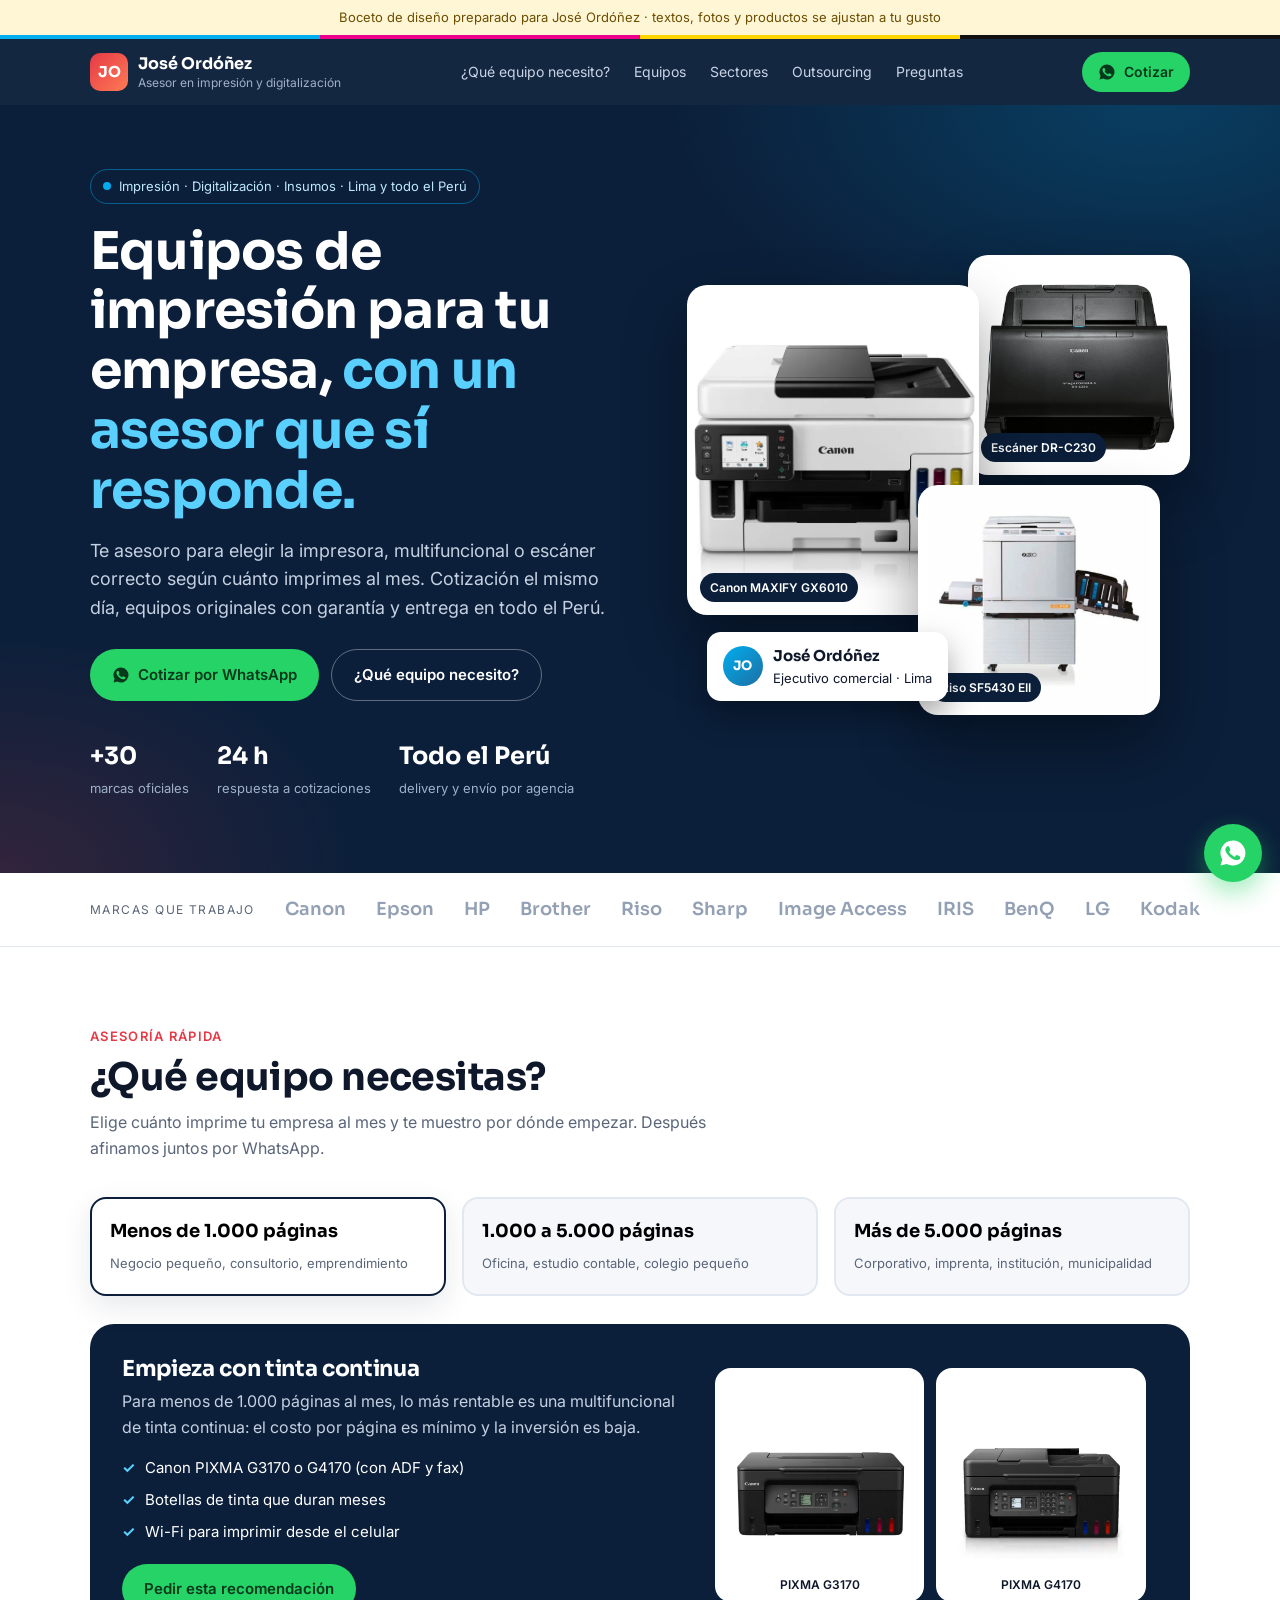
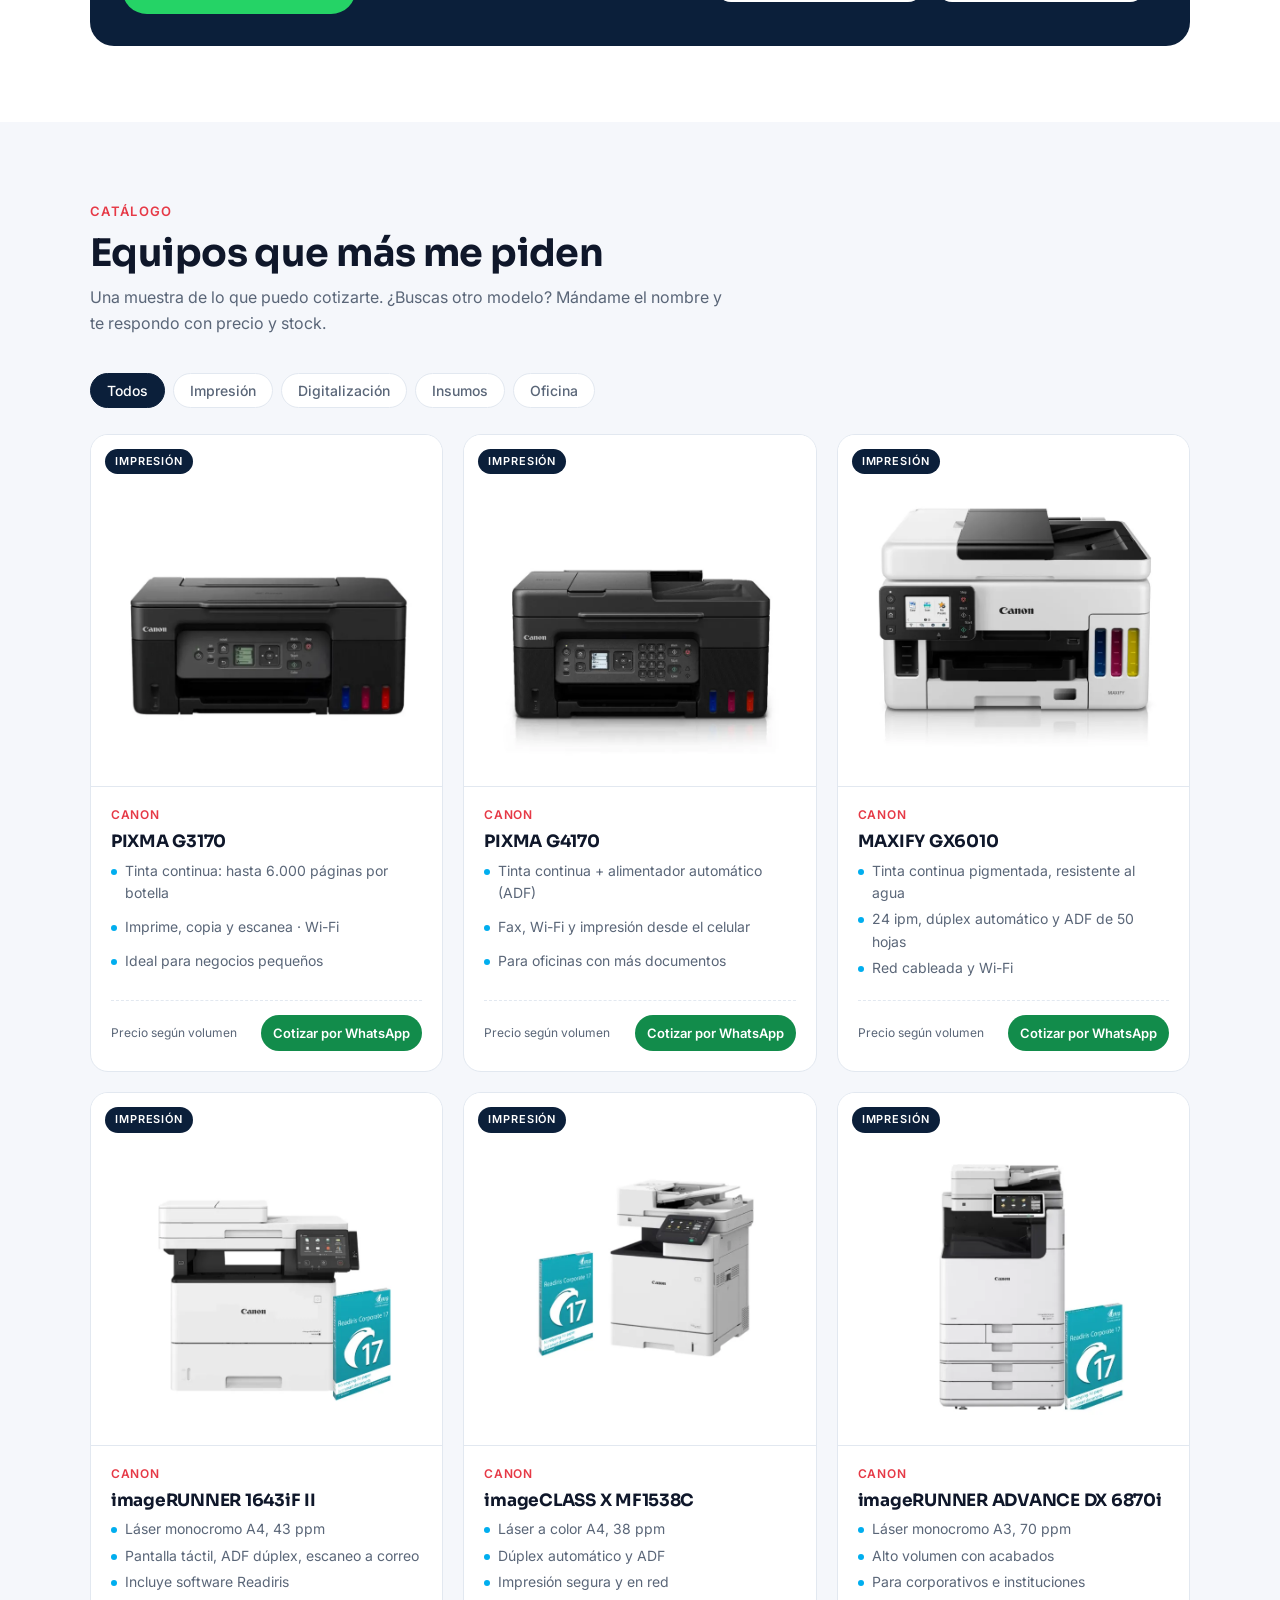
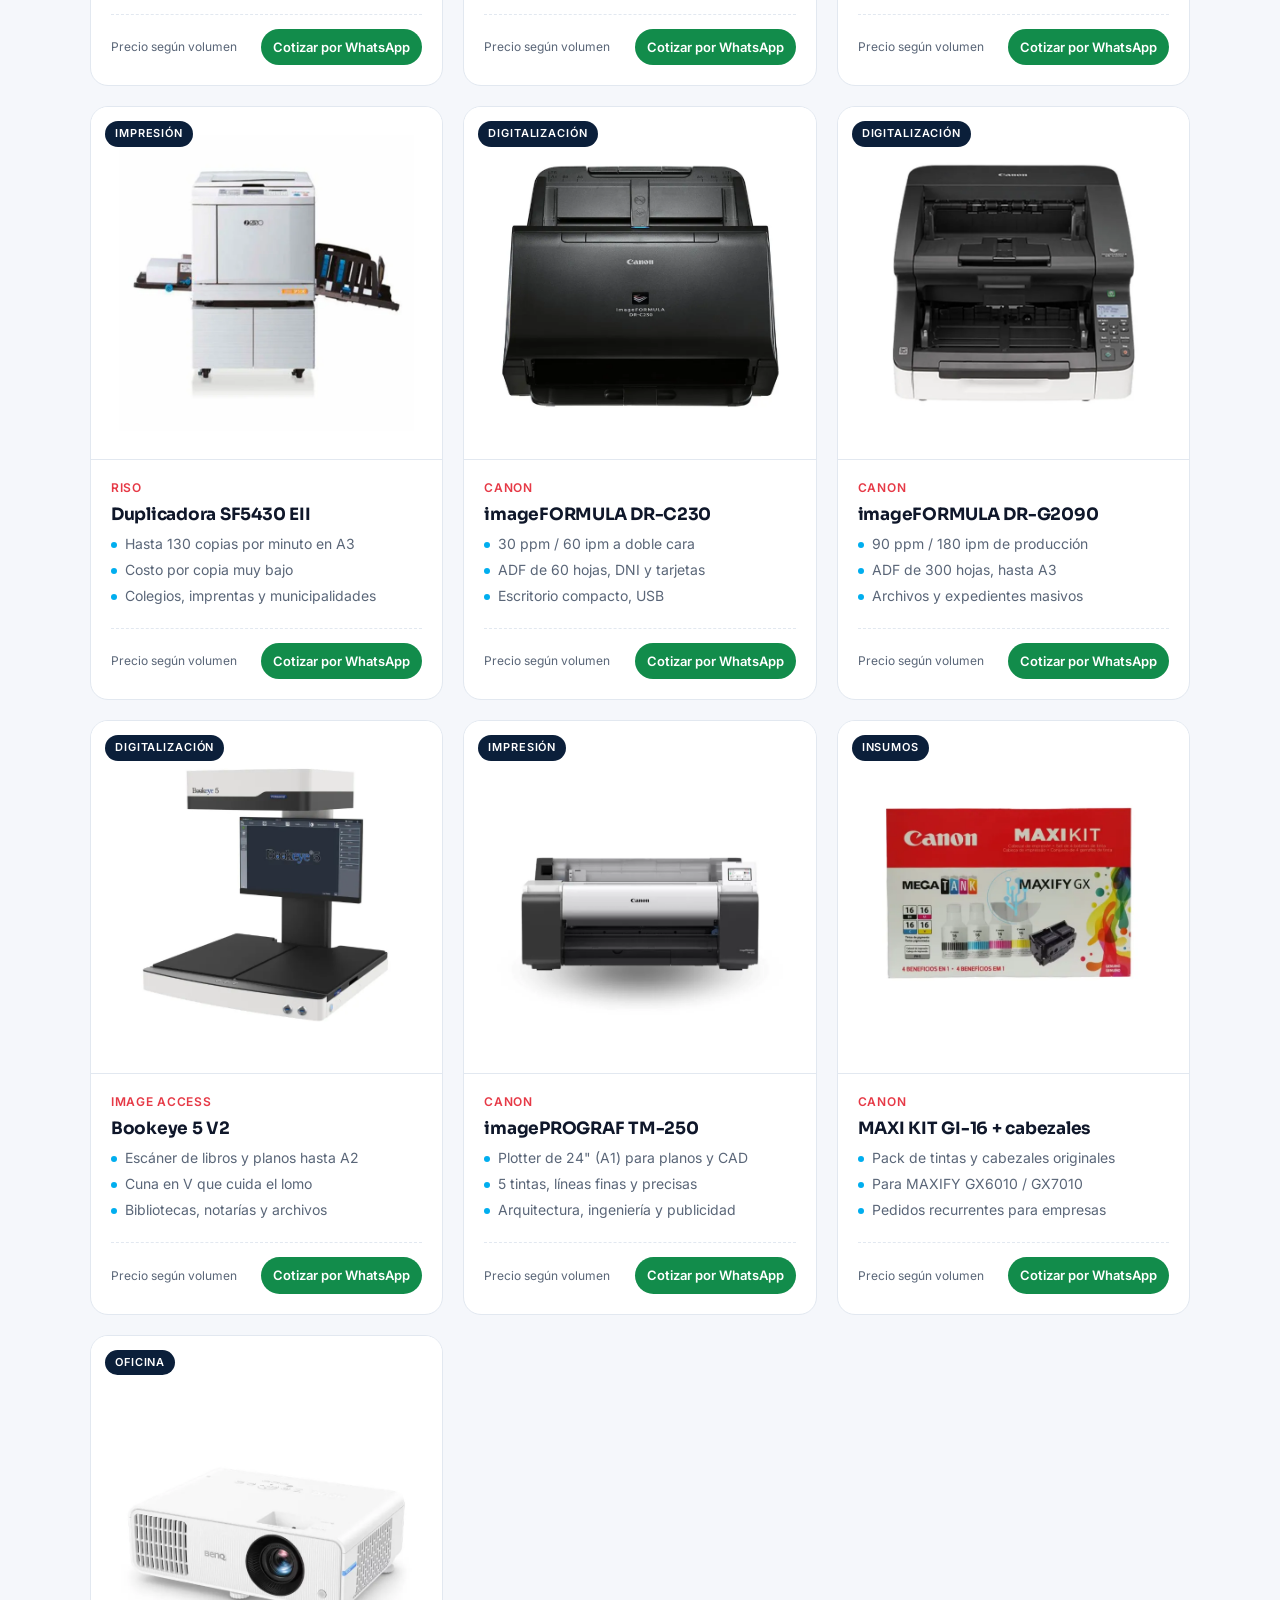
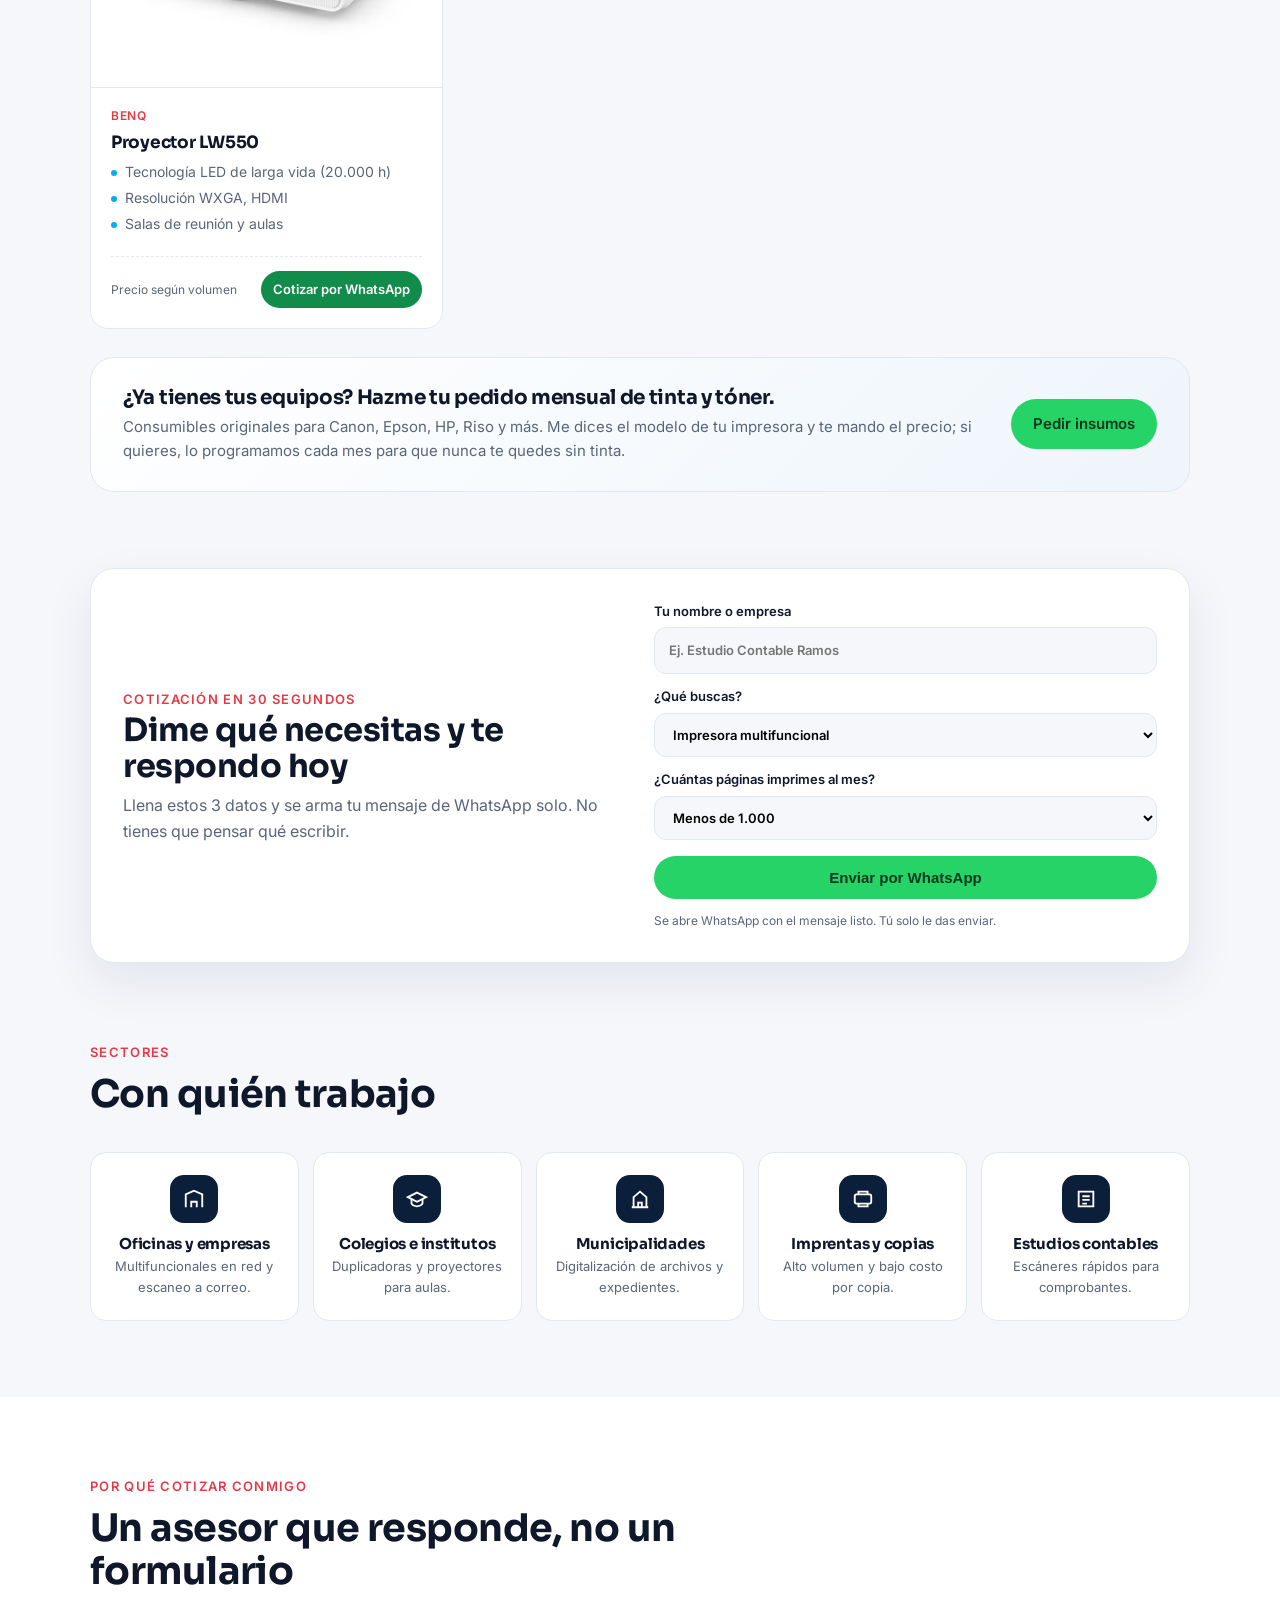
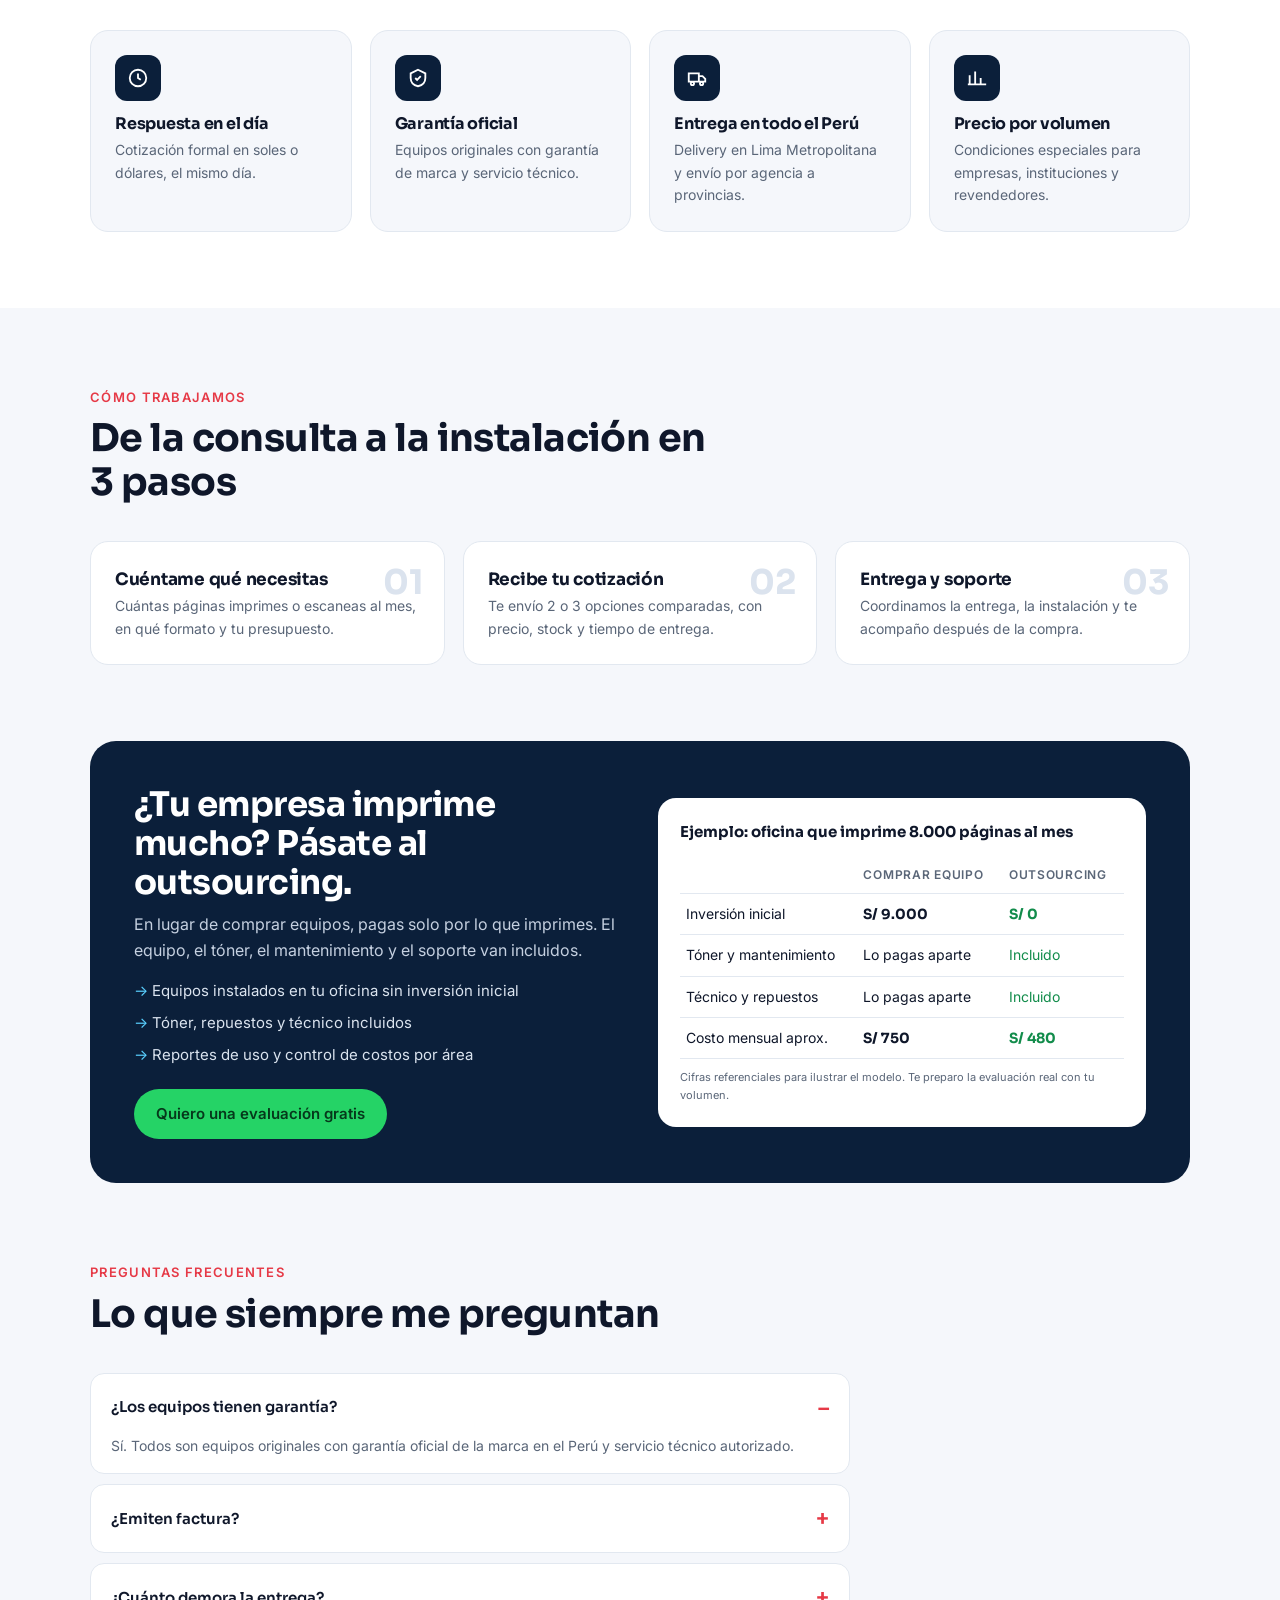
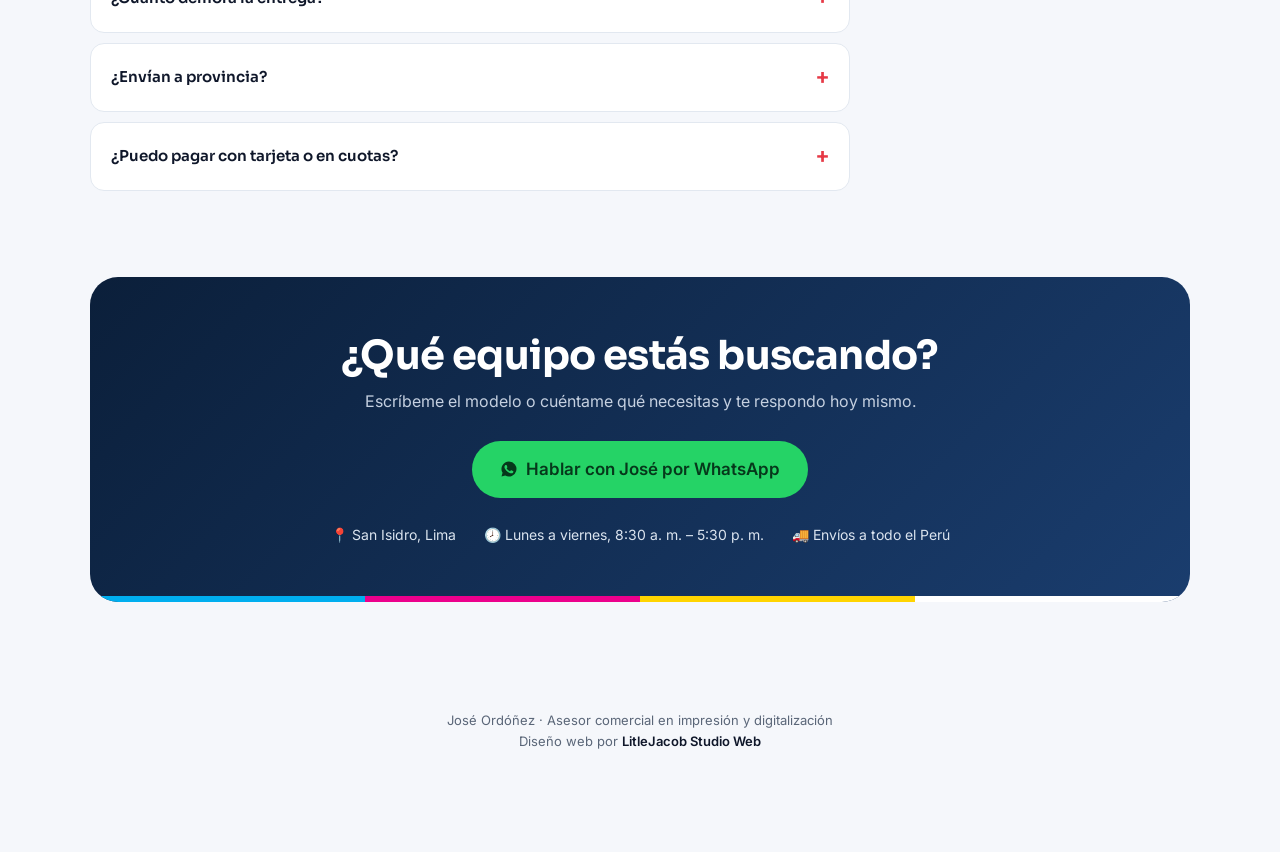
==== commit c345cf30: "Boceto José: menú móvil, cotización rápida, ver más equipos, insumos, og:image y favicon Co-Authored" ====
--- a/boceto-jose/index.html
+++ b/boceto-jose/index.html
@@ -6,6 +6,12 @@
 <meta name="robots" content="noindex, nofollow">
 <title>José Ordóñez · Asesor en impresión y digitalización</title>
 <meta name="description" content="Asesoría comercial en impresoras, multifuncionales, escáneres, duplicadoras e insumos para empresas en Lima y todo el Perú. Cotización por WhatsApp.">
+<meta property="og:title" content="José Ordóñez · Asesor en impresión y digitalización">
+<meta property="og:description" content="Impresoras, multifuncionales, escáneres e insumos para empresas. Cotización el mismo día por WhatsApp. Lima y todo el Perú.">
+<meta property="og:image" content="https://studio.litlejacob.trade/boceto-jose/og.jpg">
+<meta property="og:type" content="website">
+<meta name="theme-color" content="#0b1f3a">
+<link rel="icon" href="favicon.png">
 <link rel="preconnect" href="https://fonts.googleapis.com">
 <link rel="preconnect" href="https://fonts.gstatic.com" crossorigin>
 <link href="https://fonts.googleapis.com/css2?family=Sora:wght@500;600;700&family=Inter:wght@400;500;600&display=swap" rel="stylesheet">
@@ -43,6 +49,27 @@
 .btn-dark{background:var(--navy);color:#fff}
 .btn-dark:hover{background:var(--navy2)}
 .btn-sm{padding:9px 16px;font-size:14px}
+.burger{display:none;background:none;border:0;color:#fff;cursor:pointer;padding:8px}
+.mnav{display:none;background:var(--navy2);border-top:1px solid rgba(255,255,255,.08)}
+.mnav.open{display:block}
+.mnav a{display:block;padding:14px 20px;border-bottom:1px solid rgba(255,255,255,.06);color:#dbe4ef;font-size:15px}
+.hright{display:flex;align-items:center;gap:6px}
+
+.quick{background:#fff;border:1px solid var(--line);border-radius:24px;padding:32px;display:grid;grid-template-columns:1fr 1fr;gap:28px;align-items:center;box-shadow:0 20px 50px rgba(11,31,58,.08)}
+.quick h2{font-size:clamp(24px,3vw,32px);margin-bottom:8px}
+.quick p{color:var(--muted);margin-bottom:0}
+.qform{display:grid;gap:12px}
+.qform label{font-size:13px;font-weight:600;color:var(--ink);display:grid;gap:6px}
+.qform input,.qform select{font:inherit;padding:12px 14px;border:1px solid var(--line);border-radius:12px;background:var(--bg);width:100%}
+.qform input:focus,.qform select:focus{outline:2px solid var(--c);border-color:transparent}
+.qform .btn{margin-top:4px}
+.qform small{color:var(--muted);font-size:12px}
+
+.more{display:none;margin:22px auto 0}
+
+.ins{display:grid;grid-template-columns:1fr auto;gap:24px;align-items:center;background:linear-gradient(135deg,#fff,#eef5fb);border:1px solid var(--line);border-radius:24px;padding:28px 32px;margin-top:28px}
+.ins h3{font-size:20px;margin-bottom:6px}
+.ins p{color:var(--muted);font-size:15px}
 .ic{width:18px;height:18px;flex:none}
 
 .hero{background:radial-gradient(800px 420px at 90% 0%,rgba(0,174,239,.22),transparent 60%),radial-gradient(600px 400px at 0% 100%,rgba(230,57,70,.18),transparent 60%),var(--navy);color:#fff;padding:64px 0 72px;overflow:hidden;position:relative}
@@ -177,7 +204,12 @@
   .sectors{grid-template-columns:repeat(3,1fr)}
   .steps{grid-template-columns:1fr}
   .links{display:none}
+  .burger{display:block}
   .collage{height:380px}
+  .quick{grid-template-columns:1fr;padding:24px}
+  .ins{grid-template-columns:1fr}
+  .more{display:inline-flex}
+  .grid.collapsed .prod:nth-child(n+7){display:none}
 }
 @media(max-width:600px){
   .wrap{padding:0 16px}
@@ -207,8 +239,12 @@
   <div class="wrap nav">
     <a class="brand" href="#inicio"><div class="mono">JO</div><div>José Ordóñez<small>Asesor en impresión y digitalización</small></div></a>
     <nav class="links"><a href="#reco">¿Qué equipo necesito?</a><a href="#equipos">Equipos</a><a href="#sectores">Sectores</a><a href="#outsourcing">Outsourcing</a><a href="#faq">Preguntas</a></nav>
-    <a class="btn btn-wa btn-sm wa" href="#"><svg class="ic" viewBox="0 0 24 24" fill="currentColor"><path d="M12 2a10 10 0 0 0-8.6 15.1L2 22l5-1.3A10 10 0 1 0 12 2Zm5.8 14.2c-.2.7-1.4 1.3-2 1.4-.5.1-1.2.1-1.9-.1-.4-.1-1-.3-1.7-.6-3-1.3-4.9-4.3-5.1-4.5-.1-.2-1.2-1.6-1.2-3s.7-2.2 1-2.5c.3-.3.6-.3.8-.3h.6c.2 0 .4 0 .6.5l.9 2.1c.1.2.1.4 0 .5l-.3.5-.4.5c-.1.1-.3.3-.1.6.2.3.8 1.3 1.7 2.1 1.2 1 2.1 1.3 2.4 1.5.3.1.5.1.6-.1l.9-1.1c.2-.3.4-.2.6-.1l2 1c.3.1.5.2.5.3.1.2.1.7-.1 1.3Z"/></svg><span>Cotizar</span></a>
-  </div>
+    <div class="hright">
+      <a class="btn btn-wa btn-sm wa" href="#"><svg class="ic" viewBox="0 0 24 24" fill="currentColor"><path d="M12 2a10 10 0 0 0-8.6 15.1L2 22l5-1.3A10 10 0 1 0 12 2Zm5.8 14.2c-.2.7-1.4 1.3-2 1.4-.5.1-1.2.1-1.9-.1-.4-.1-1-.3-1.7-.6-3-1.3-4.9-4.3-5.1-4.5-.1-.2-1.2-1.6-1.2-3s.7-2.2 1-2.5c.3-.3.6-.3.8-.3h.6c.2 0 .4 0 .6.5l.9 2.1c.1.2.1.4 0 .5l-.3.5-.4.5c-.1.1-.3.3-.1.6.2.3.8 1.3 1.7 2.1 1.2 1 2.1 1.3 2.4 1.5.3.1.5.1.6-.1l.9-1.1c.2-.3.4-.2.6-.1l2 1c.3.1.5.2.5.3.1.2.1.7-.1 1.3Z"/></svg><span>Cotizar</span></a>
+      <button class="burger" id="burger" aria-label="Menú"><svg width="26" height="26" viewBox="0 0 24 24" fill="none" stroke="currentColor" stroke-width="2"><path d="M4 7h16M4 12h16M4 17h16"/></svg></button>
+    </div>
+  </div>
+  <nav class="mnav" id="mnav"><a href="#reco">¿Qué equipo necesito?</a><a href="#equipos">Equipos</a><a href="#cotiza">Cotización rápida</a><a href="#sectores">Sectores</a><a href="#outsourcing">Outsourcing</a><a href="#faq">Preguntas</a></nav>
 </header>
 
 <section class="hero" id="inicio">
@@ -271,7 +307,35 @@
       <button data-f="ins">Insumos</button>
       <button data-f="ofi">Oficina</button>
     </div>
-    <div class="grid" id="grid"></div>
+    <div class="grid collapsed" id="grid"></div>
+    <div style="text-align:center"><button class="btn btn-dark more" id="more">Ver más equipos</button></div>
+
+    <div class="ins">
+      <div>
+        <h3>¿Ya tienes tus equipos? Hazme tu pedido mensual de tinta y tóner.</h3>
+        <p>Consumibles originales para Canon, Epson, HP, Riso y más. Me dices el modelo de tu impresora y te mando el precio; si quieres, lo programamos cada mes para que nunca te quedes sin tinta.</p>
+      </div>
+      <a class="btn btn-wa wa" data-msg="Hola José, quiero cotizar insumos (tinta/tóner). Mi impresora es: " href="#">Pedir insumos</a>
+    </div>
+  </div>
+</section>
+
+<section id="cotiza" style="padding-top:0">
+  <div class="wrap">
+    <div class="quick">
+      <div>
+        <small style="color:var(--accent);font-weight:600;font-size:13px;letter-spacing:.1em;text-transform:uppercase">Cotización en 30 segundos</small>
+        <h2>Dime qué necesitas y te respondo hoy</h2>
+        <p>Llena estos 3 datos y se arma tu mensaje de WhatsApp solo. No tienes que pensar qué escribir.</p>
+      </div>
+      <form class="qform" id="qform">
+        <label>Tu nombre o empresa<input id="qn" type="text" placeholder="Ej. Estudio Contable Ramos" required></label>
+        <label>¿Qué buscas?<select id="qt"><option>Impresora multifuncional</option><option>Equipo láser corporativo</option><option>Escáner de documentos</option><option>Duplicadora Riso</option><option>Plotter / gran formato</option><option>Proyector</option><option>Tinta o tóner</option><option>Outsourcing de impresión</option><option>Todavía no sé, necesito asesoría</option></select></label>
+        <label>¿Cuántas páginas imprimes al mes?<select id="qv"><option>Menos de 1.000</option><option>Entre 1.000 y 5.000</option><option>Más de 5.000</option><option>No lo sé</option></select></label>
+        <button class="btn btn-wa" type="submit">Enviar por WhatsApp</button>
+        <small>Se abre WhatsApp con el mensaje listo. Tú solo le das enviar.</small>
+      </form>
+    </div>
   </div>
 </section>
 
@@ -404,7 +468,7 @@
   grid.innerHTML = PRODUCTS.filter(p => f==="all" || p.f===f).map(p => `
     <article class="prod">
       <span class="cat">${p.cat}</span>
-      <div class="thumb"><img src="img/${p.img}.webp" alt="${p.brand} ${p.name}" loading="lazy"></div>
+      <div class="thumb"><img src="img/${p.img}.webp" alt="${p.brand} ${p.name}" width="720" height="720" loading="lazy"></div>
       <div class="body">
         <span class="brandname">${p.brand}</span>
         <h3>${p.name}</h3>
@@ -417,7 +481,20 @@
 document.querySelectorAll(".filters button").forEach(b => b.onclick = () => {
   document.querySelectorAll(".filters button").forEach(x => x.classList.remove("on"));
   b.classList.add("on"); render(b.dataset.f);
+  grid.classList.toggle("collapsed", b.dataset.f==="all" && !expanded);
 });
+let expanded=false;
+document.getElementById("more").onclick=e=>{expanded=true;grid.classList.remove("collapsed");e.target.style.display="none"};
+
+const burger=document.getElementById("burger"), mnav=document.getElementById("mnav");
+burger.onclick=()=>mnav.classList.toggle("open");
+mnav.querySelectorAll("a").forEach(a=>a.onclick=()=>mnav.classList.remove("open"));
+
+document.getElementById("qform").onsubmit=e=>{
+  e.preventDefault();
+  const n=document.getElementById("qn").value.trim(), t=document.getElementById("qt").value, v=document.getElementById("qv").value;
+  window.open(waLink(`Hola José, soy ${n}. Busco: ${t}. Imprimo ${v.toLowerCase()} páginas al mes. ¿Me cotizas?`),"_blank","noopener");
+};
 
 const RECO = {
   a:{t:"Empieza con tinta continua", d:"Para menos de 1.000 páginas al mes, lo más rentable es una multifuncional de tinta continua: el costo por página es mínimo y la inversión es baja.", l:["Canon PIXMA G3170 o G4170 (con ADF y fax)","Botellas de tinta que duran meses","Wi-Fi para imprimir desde el celular"], imgs:[["g3170","PIXMA G3170"],["g4170","PIXMA G4170"]], msg:"Hola José, imprimo menos de 1.000 páginas al mes. ¿Qué equipo me recomiendas?"},
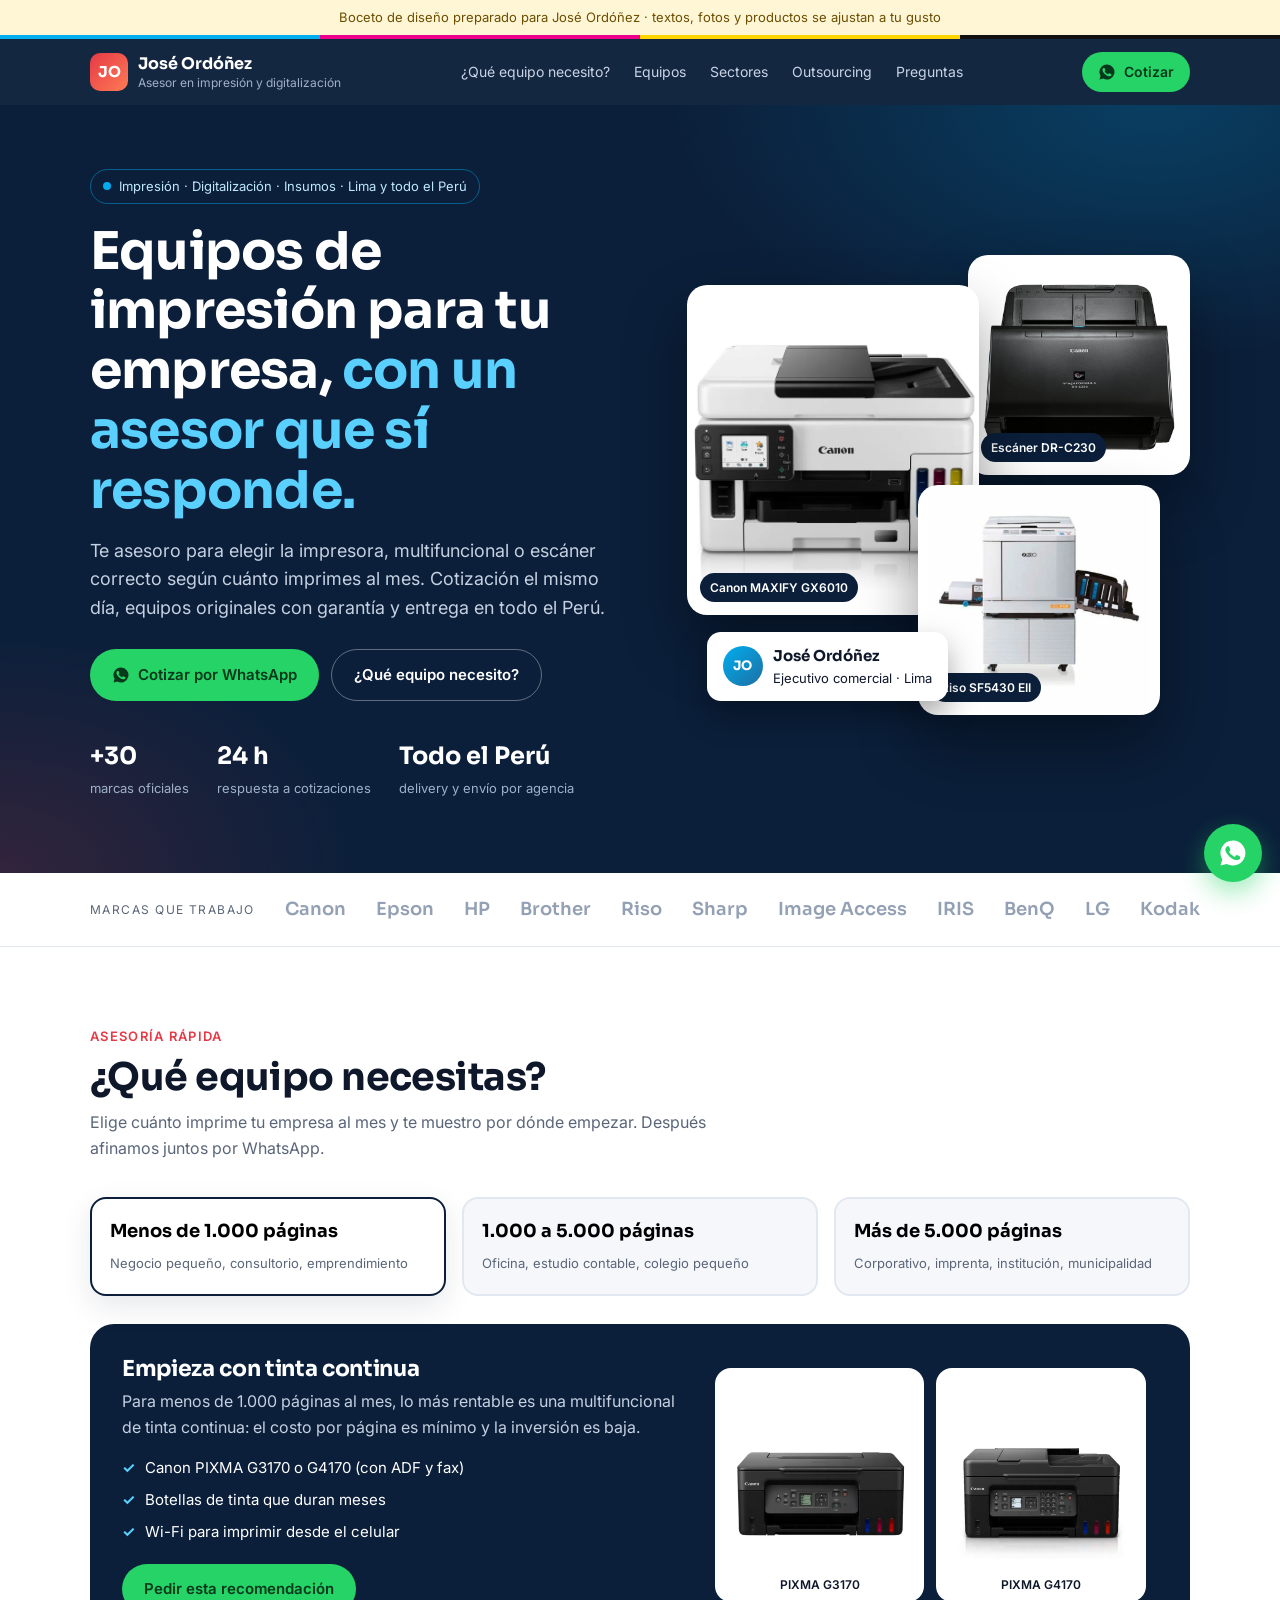
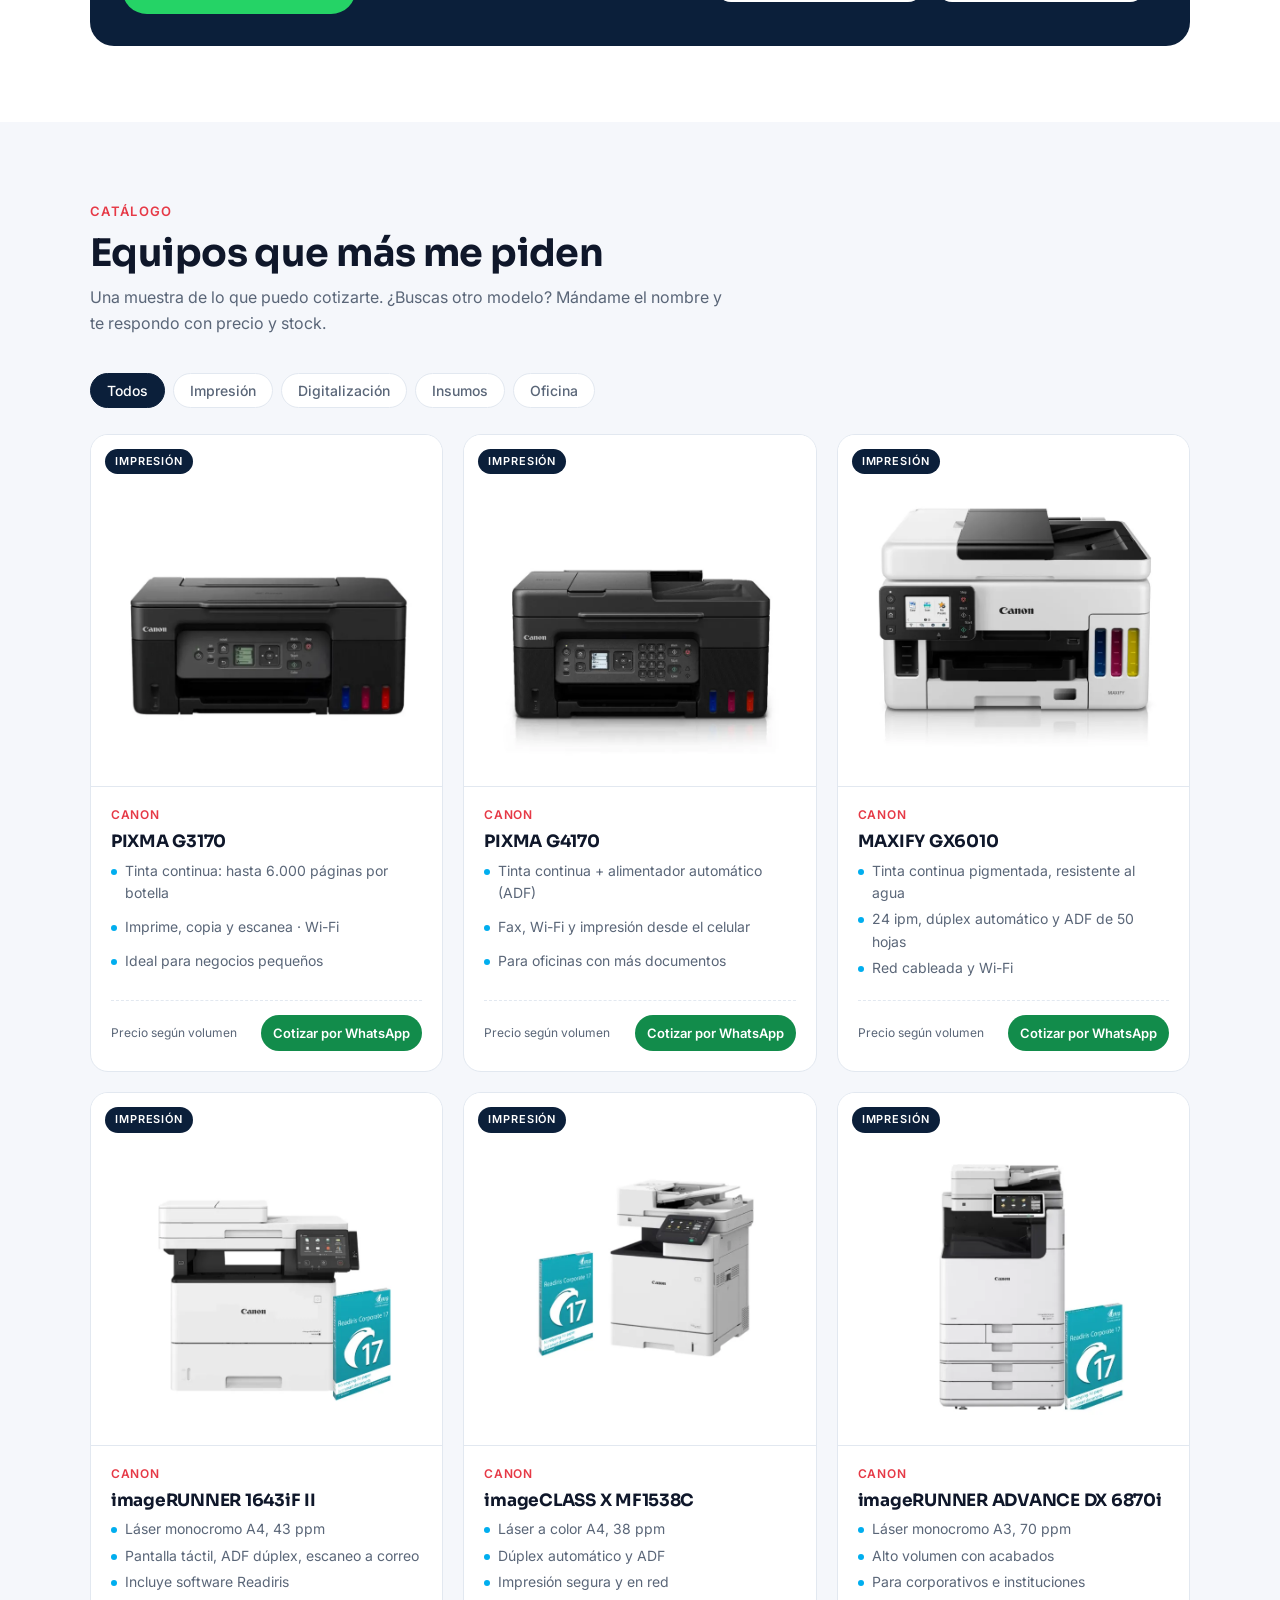
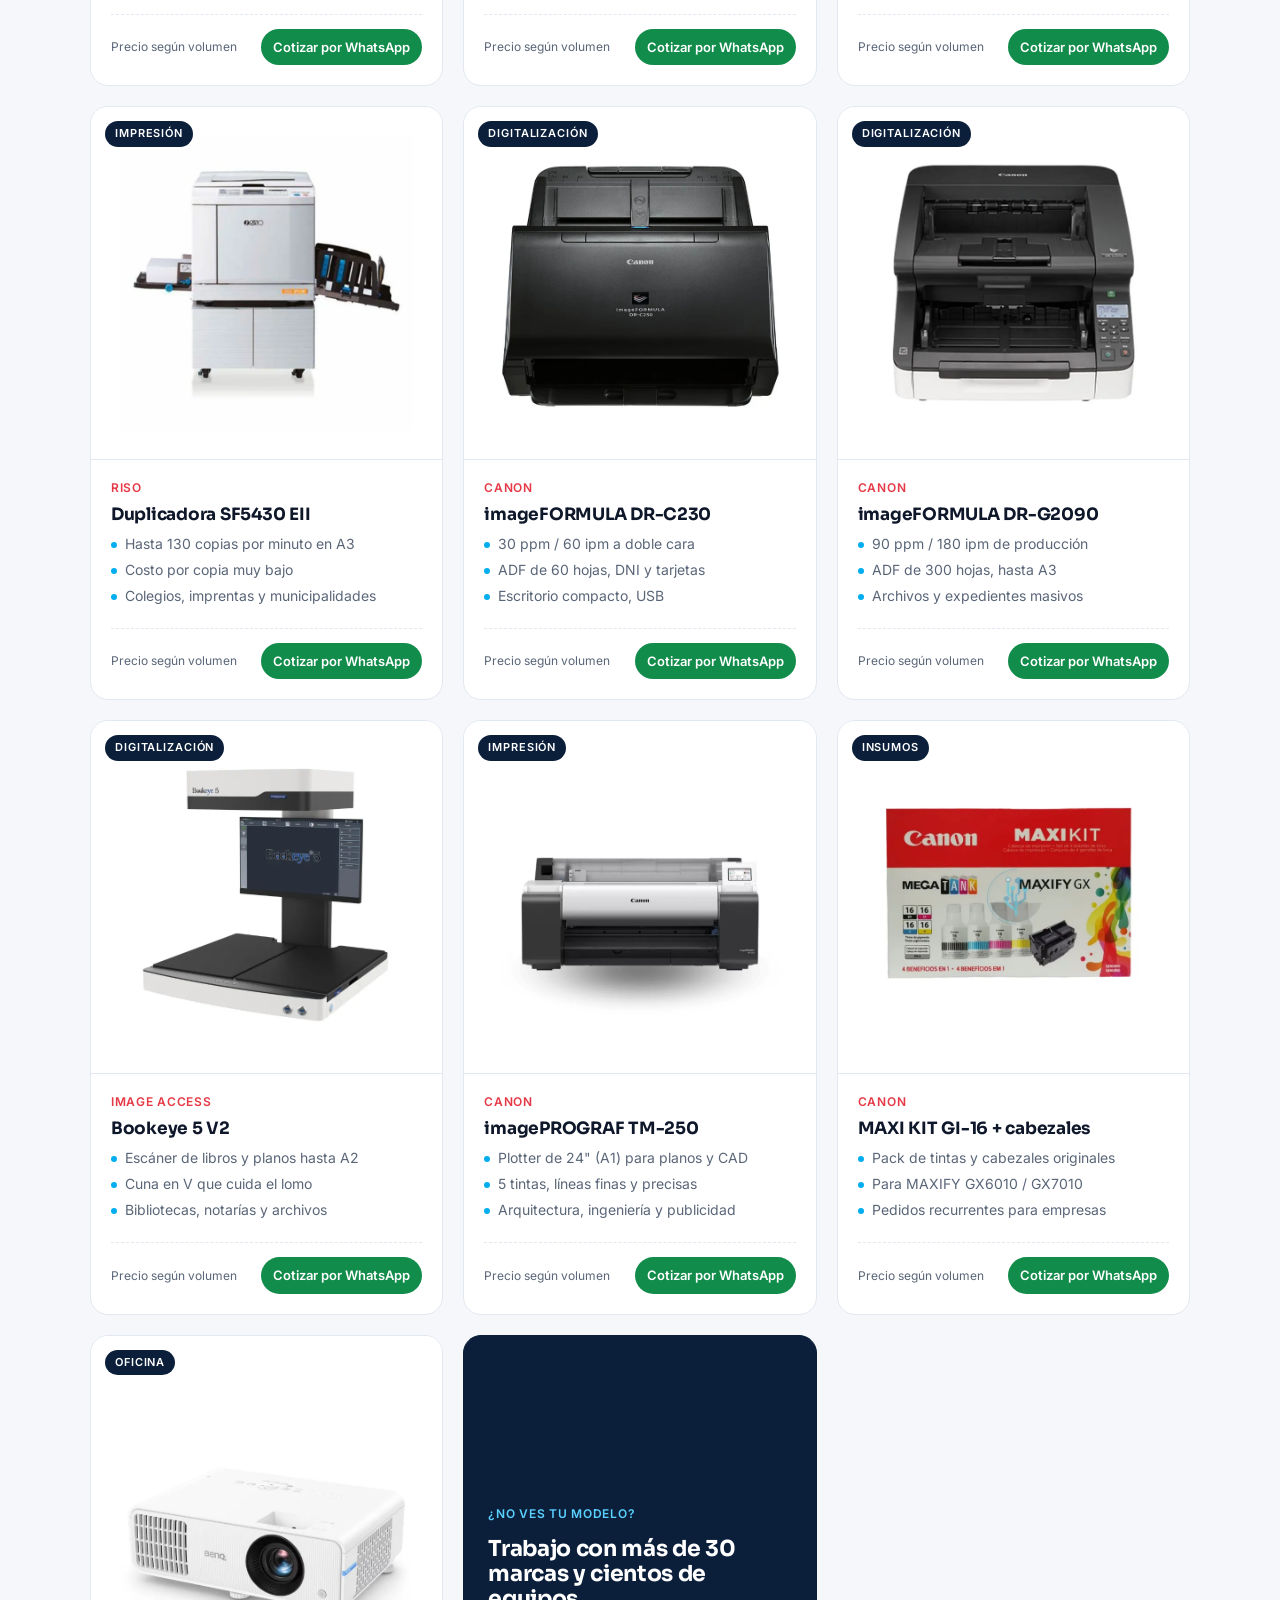
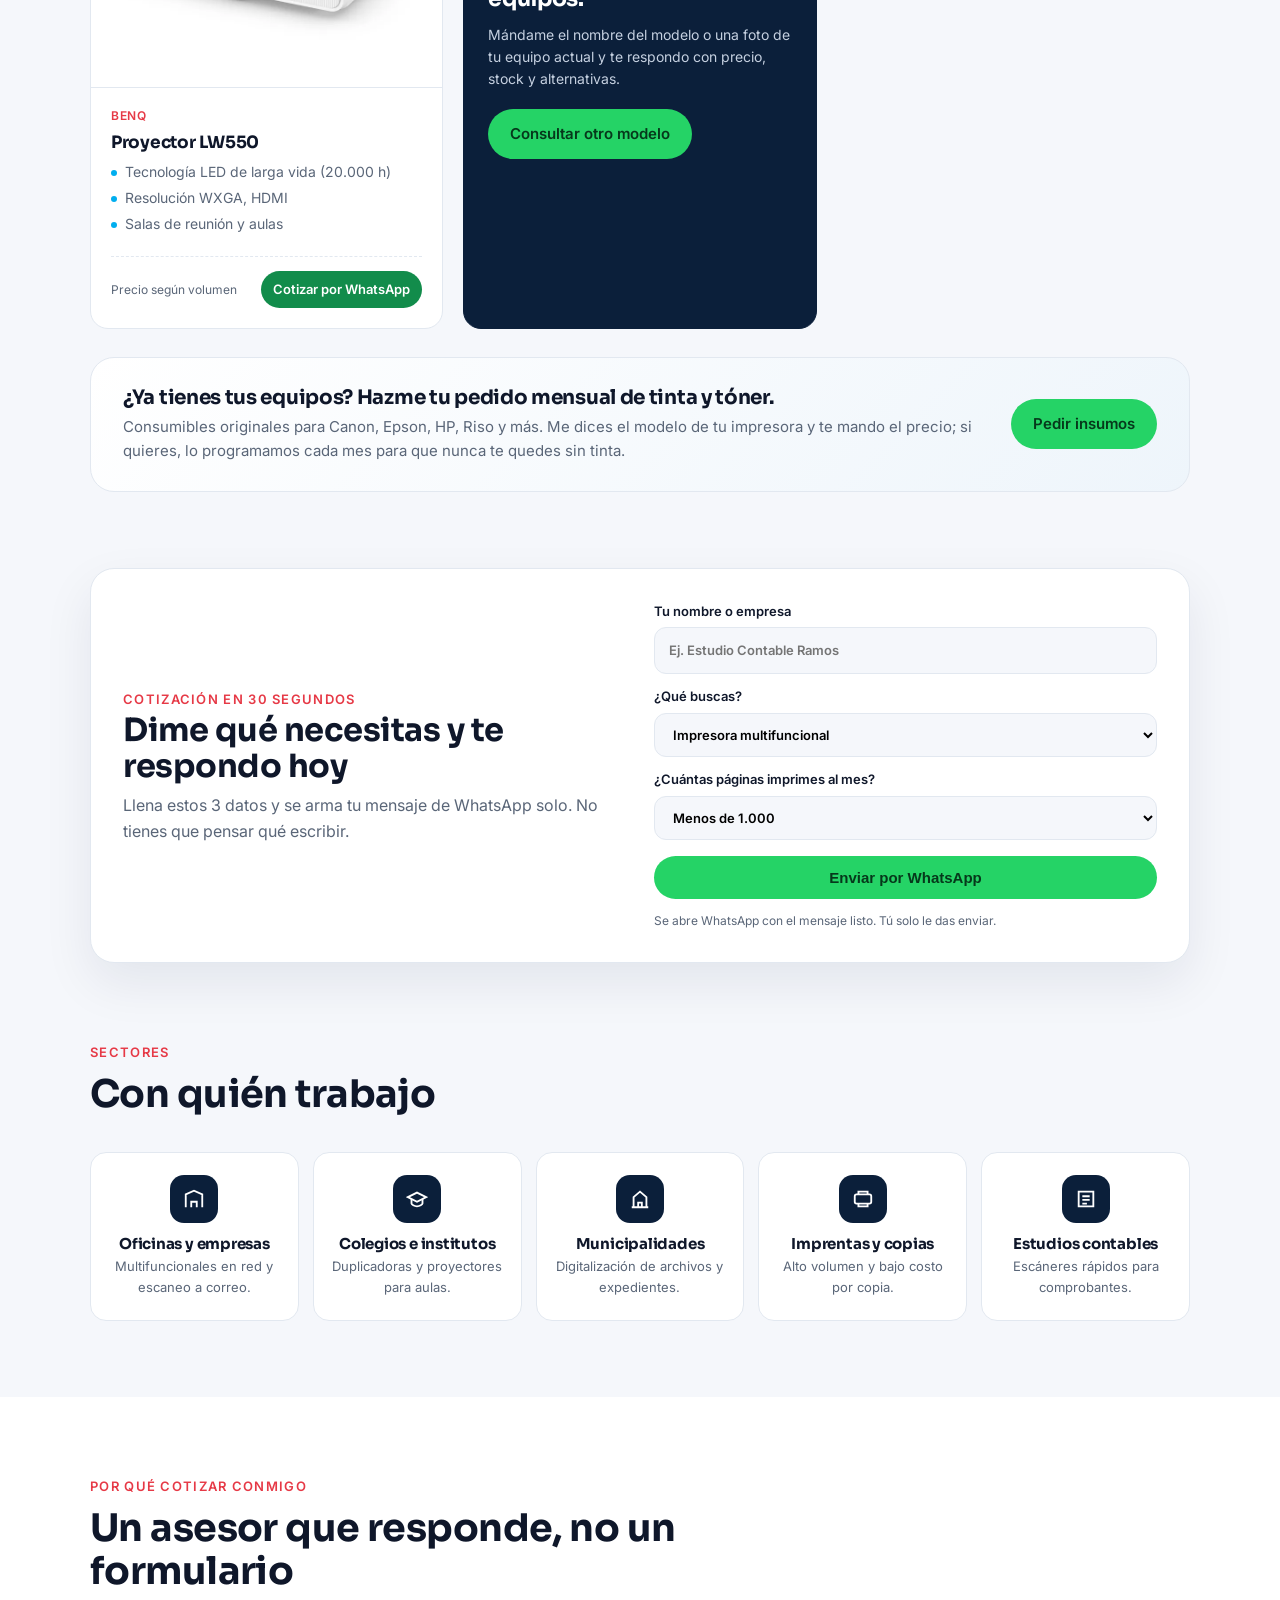
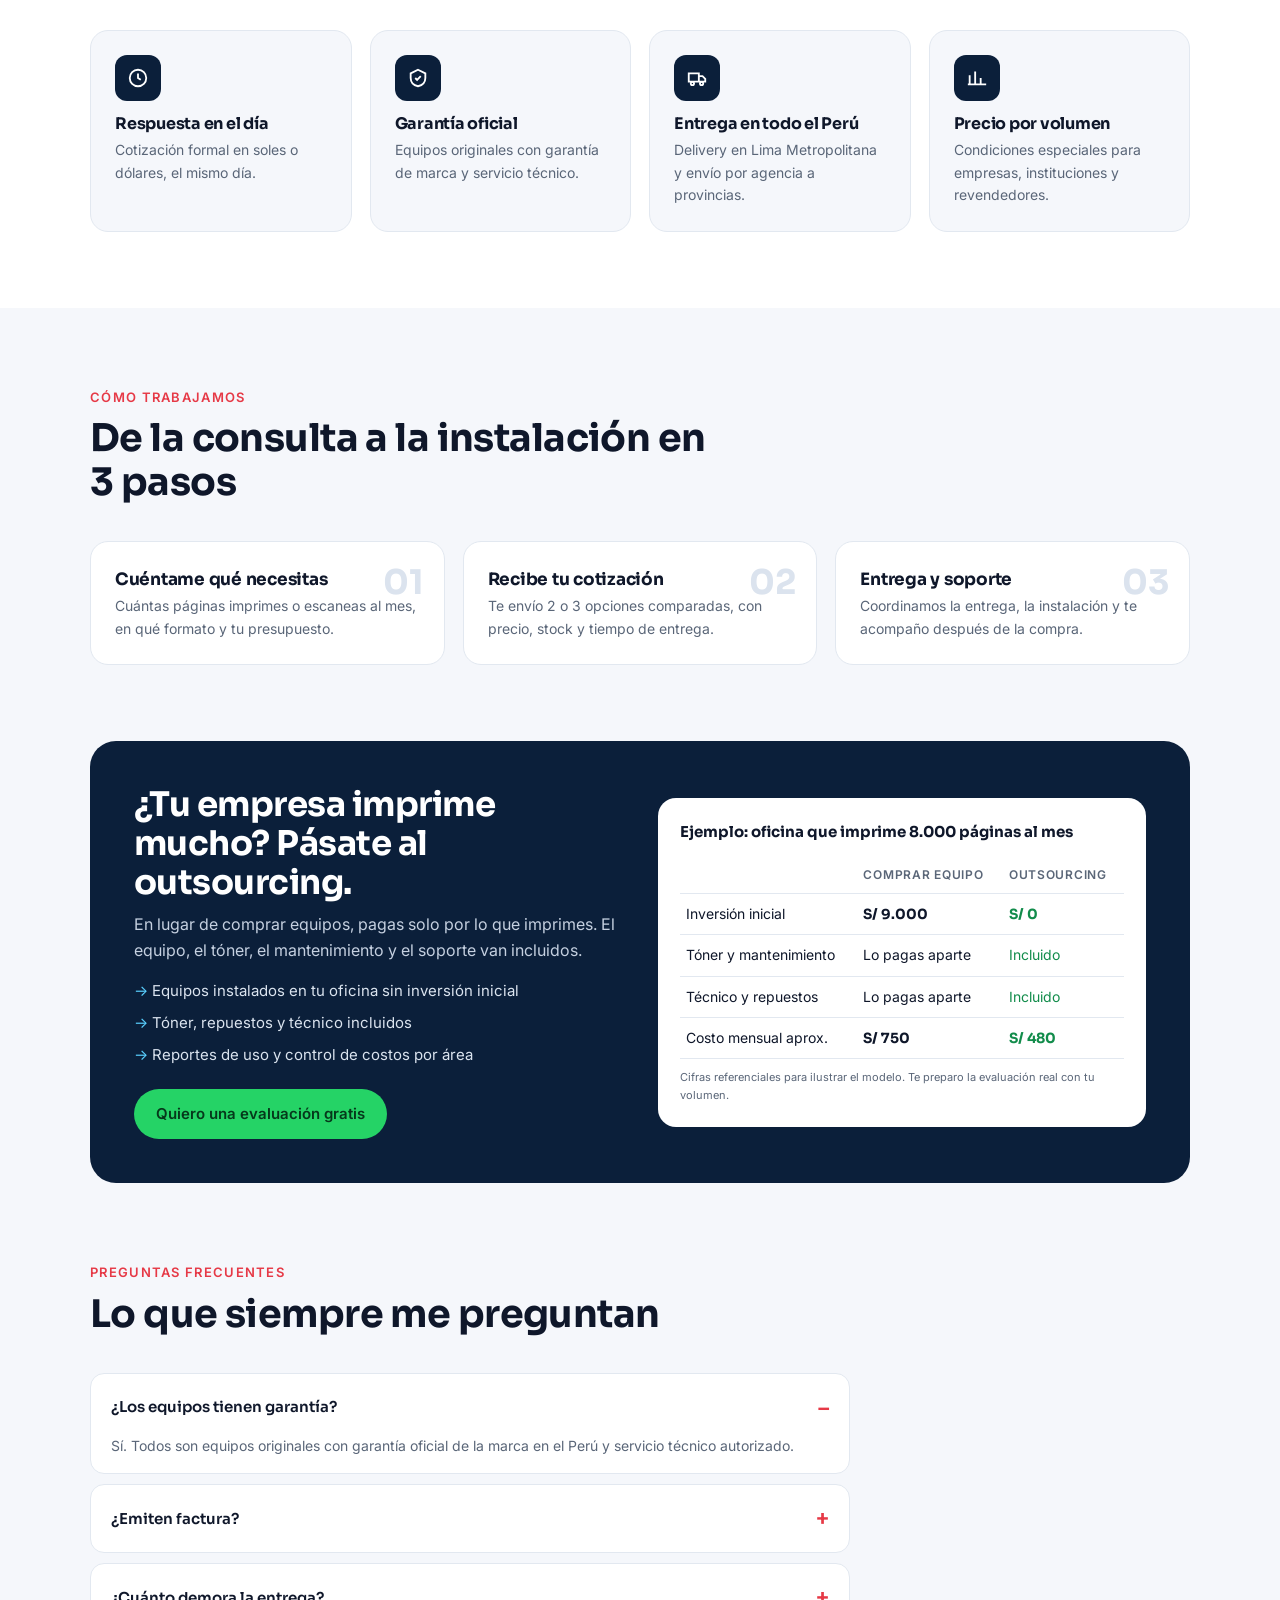
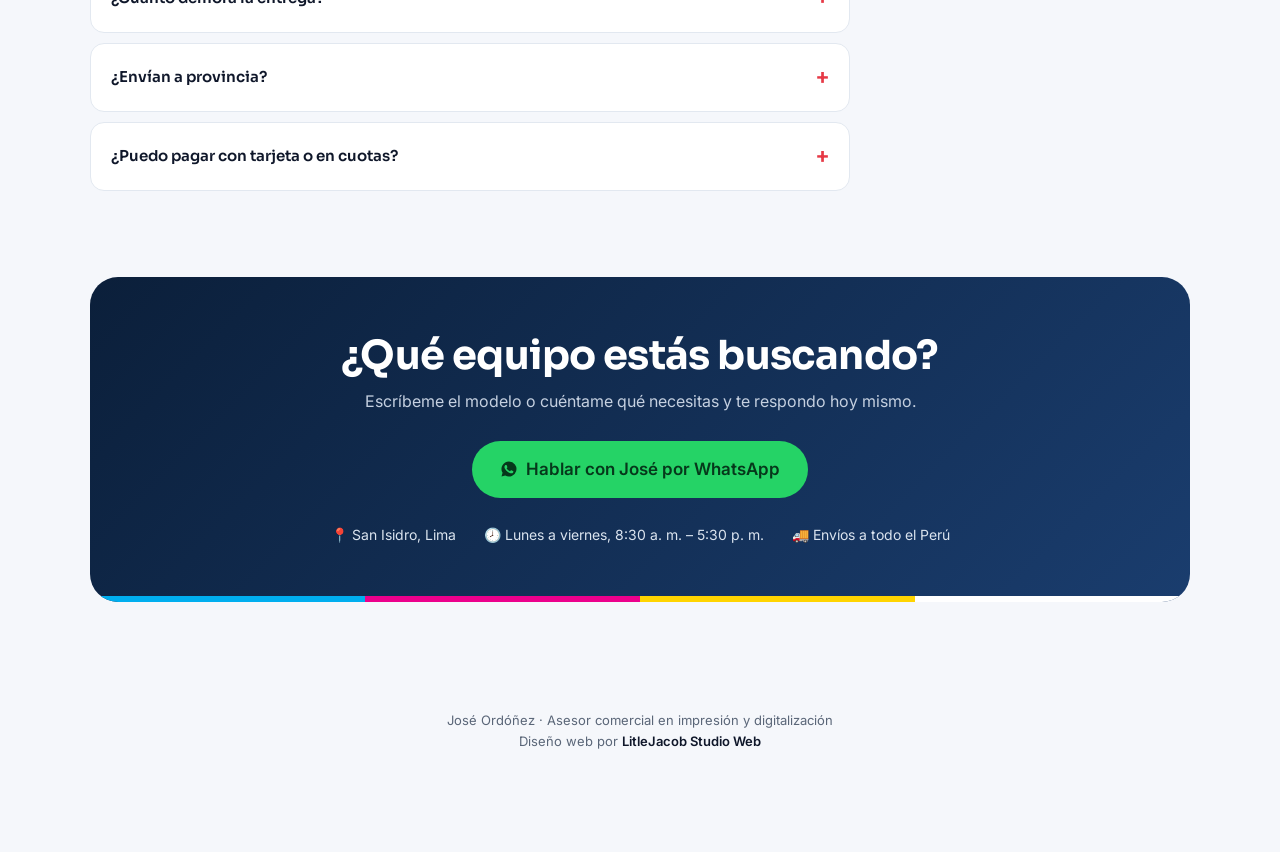
==== commit 16e669ad: "Boceto José: tarjeta '¿No ves tu modelo?' al final del catálogo Co-Authored-By: Claude Fable 5.1 <no" ====
--- a/boceto-jose/index.html
+++ b/boceto-jose/index.html
@@ -475,7 +475,15 @@
         <ul>${p.specs.map(s=>`<li>${s}</li>`).join("")}</ul>
         <div class="row"><span>Precio según volumen</span><a target="_blank" rel="noopener" href="${waLink("Hola José, quiero cotizar: " + p.brand + " " + p.name)}">Cotizar por WhatsApp</a></div>
       </div>
-    </article>`).join("");
+    </article>`).join("") + (f==="all" ? `
+    <article class="prod" style="background:var(--navy);color:#fff;border-color:var(--navy)">
+      <div class="body" style="justify-content:center;gap:12px;padding:32px 24px">
+        <span class="brandname" style="color:#5ad0ff">¿No ves tu modelo?</span>
+        <h3 style="font-size:22px">Trabajo con más de 30 marcas y cientos de equipos.</h3>
+        <p style="color:#c5d0e0;font-size:14px">Mándame el nombre del modelo o una foto de tu equipo actual y te respondo con precio, stock y alternativas.</p>
+        <a class="btn btn-wa" style="align-self:flex-start;margin-top:6px" target="_blank" rel="noopener" href="${waLink("Hola José, busco un equipo que no está en tu página. El modelo es: ")}">Consultar otro modelo</a>
+      </div>
+    </article>` : "");
 }
 render("all");
 document.querySelectorAll(".filters button").forEach(b => b.onclick = () => {
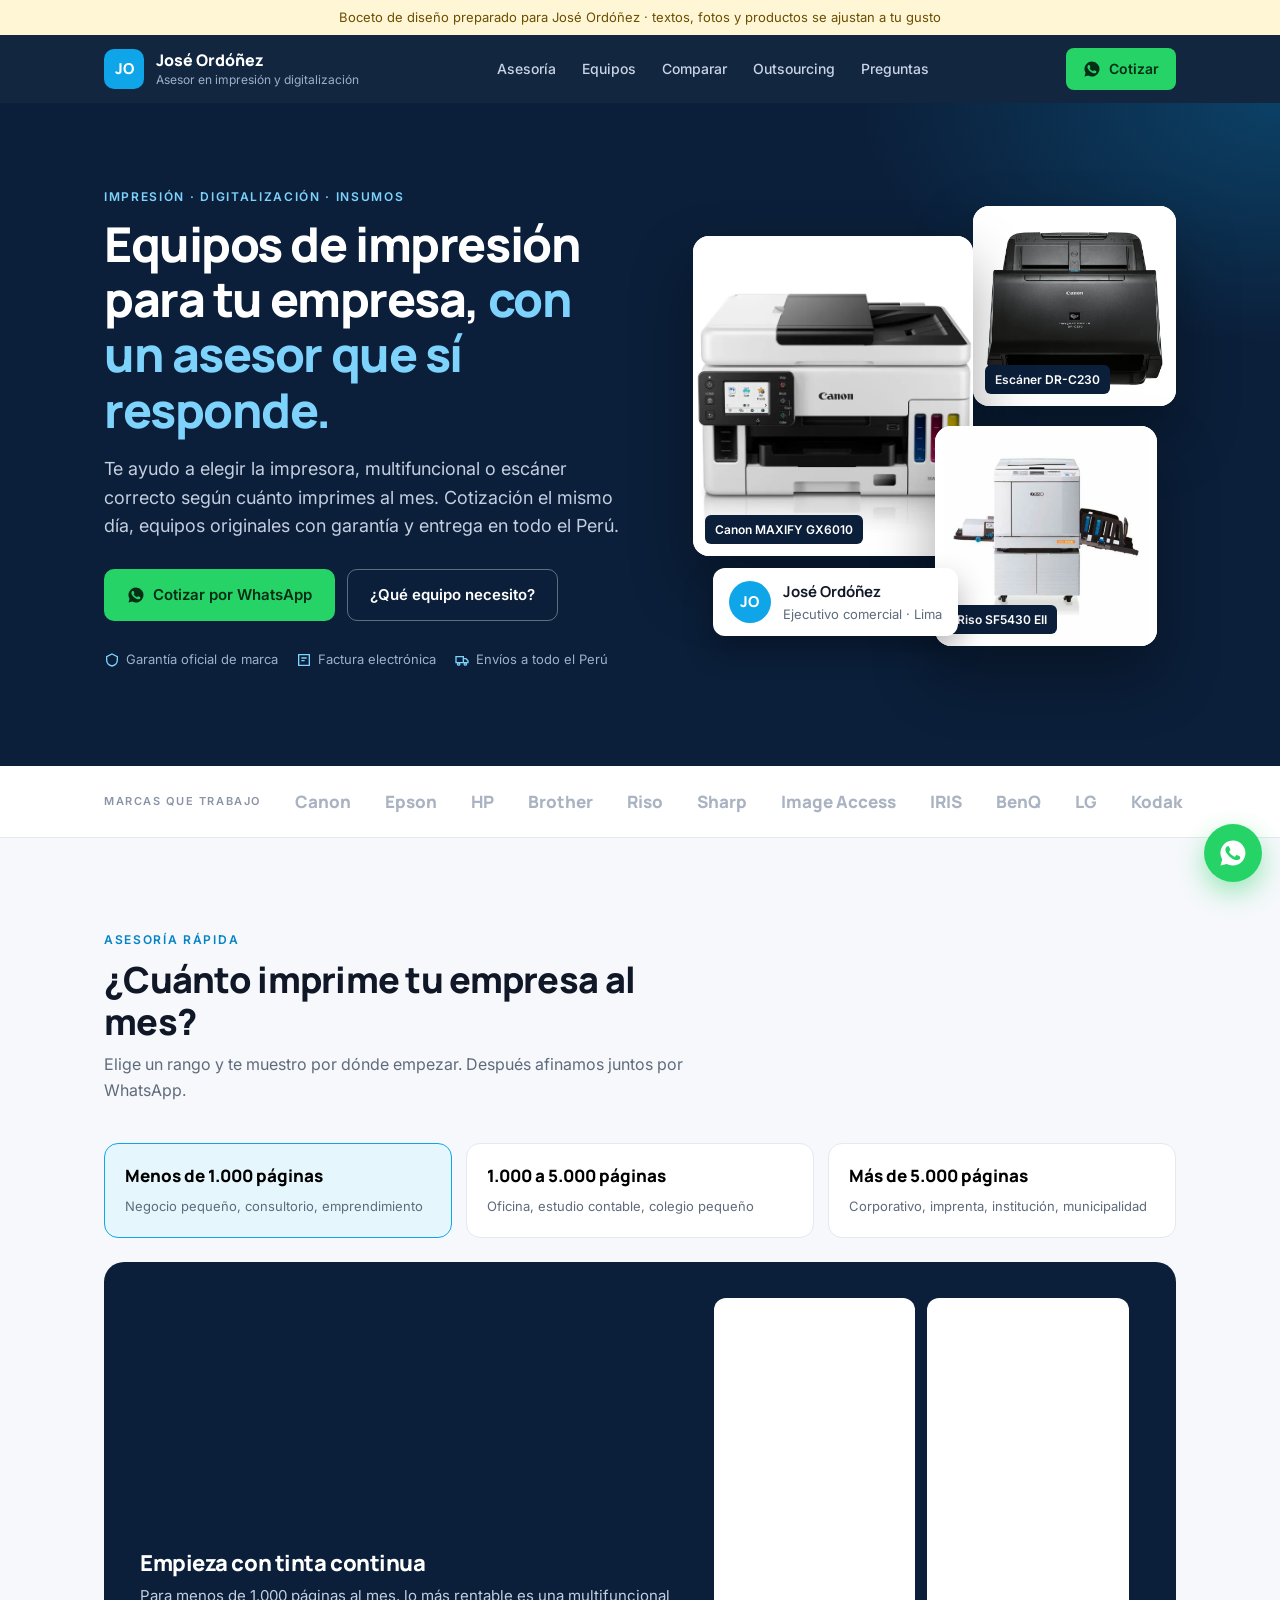
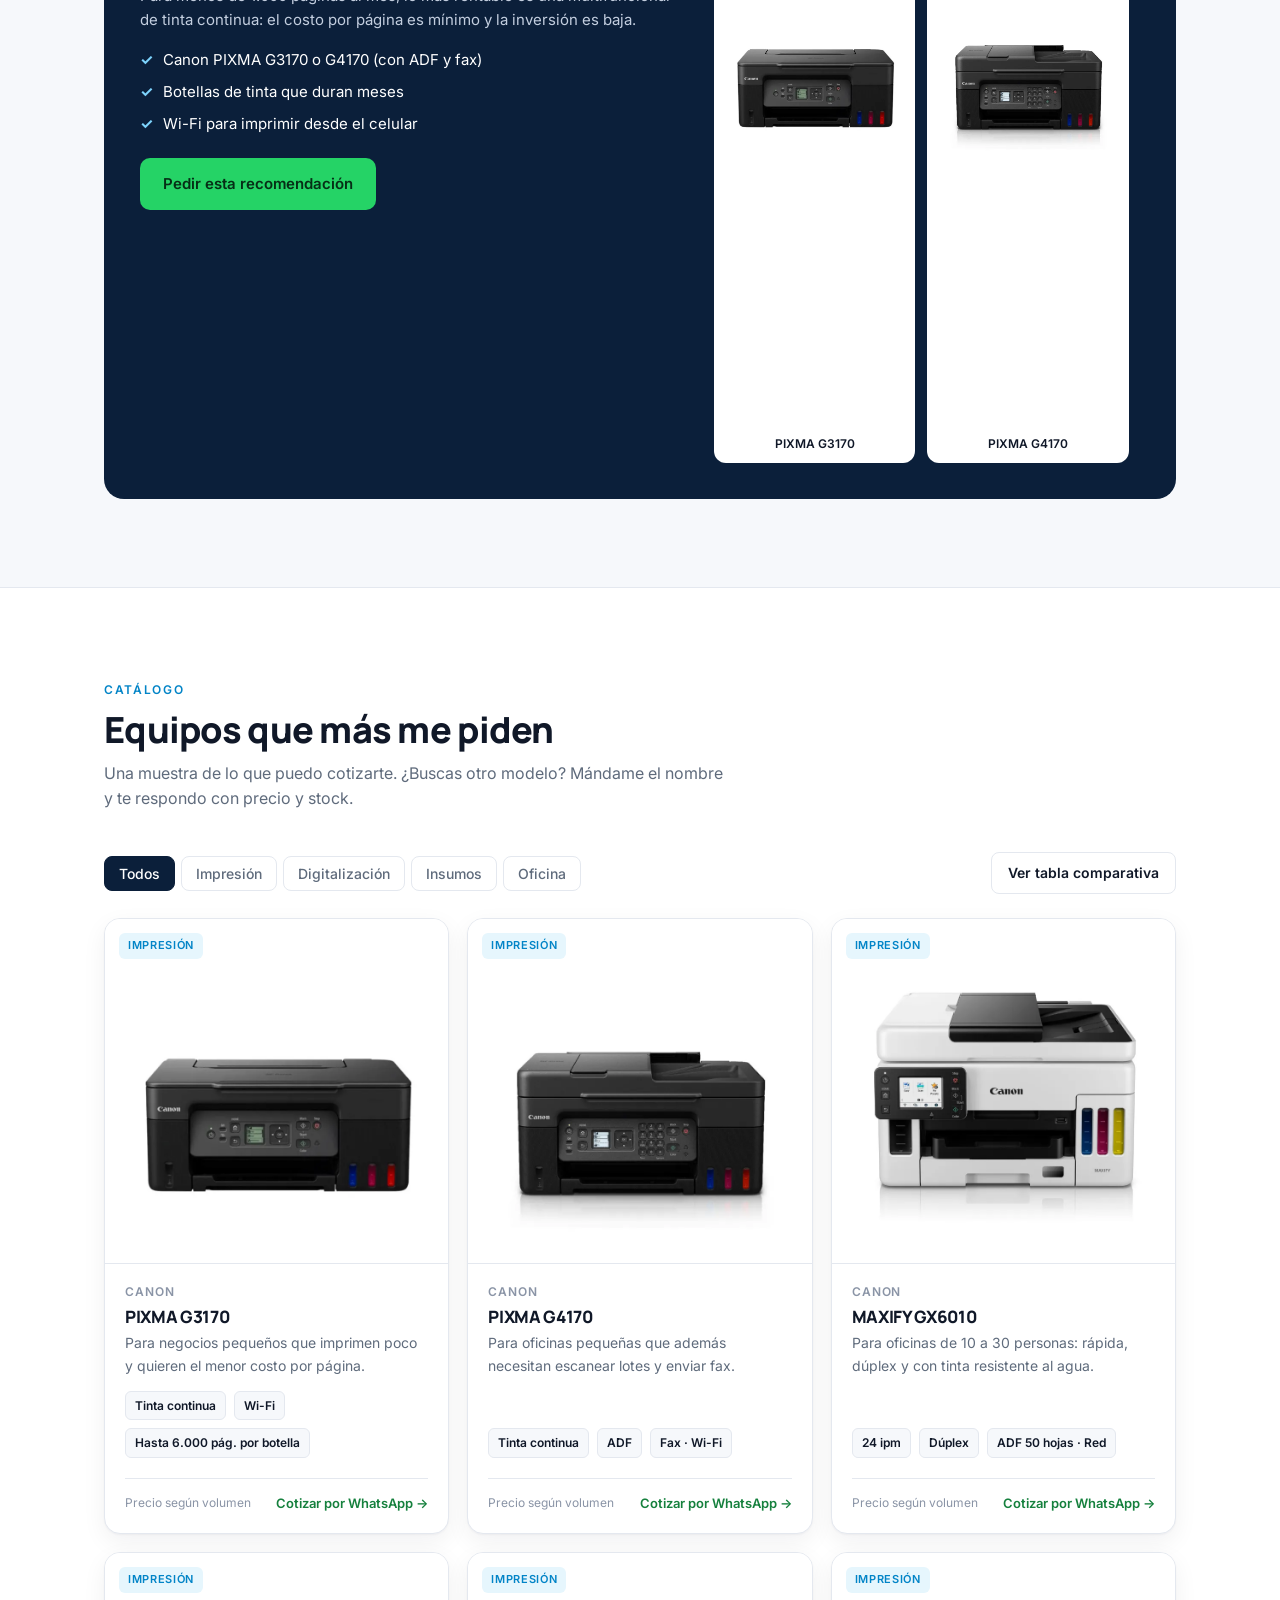
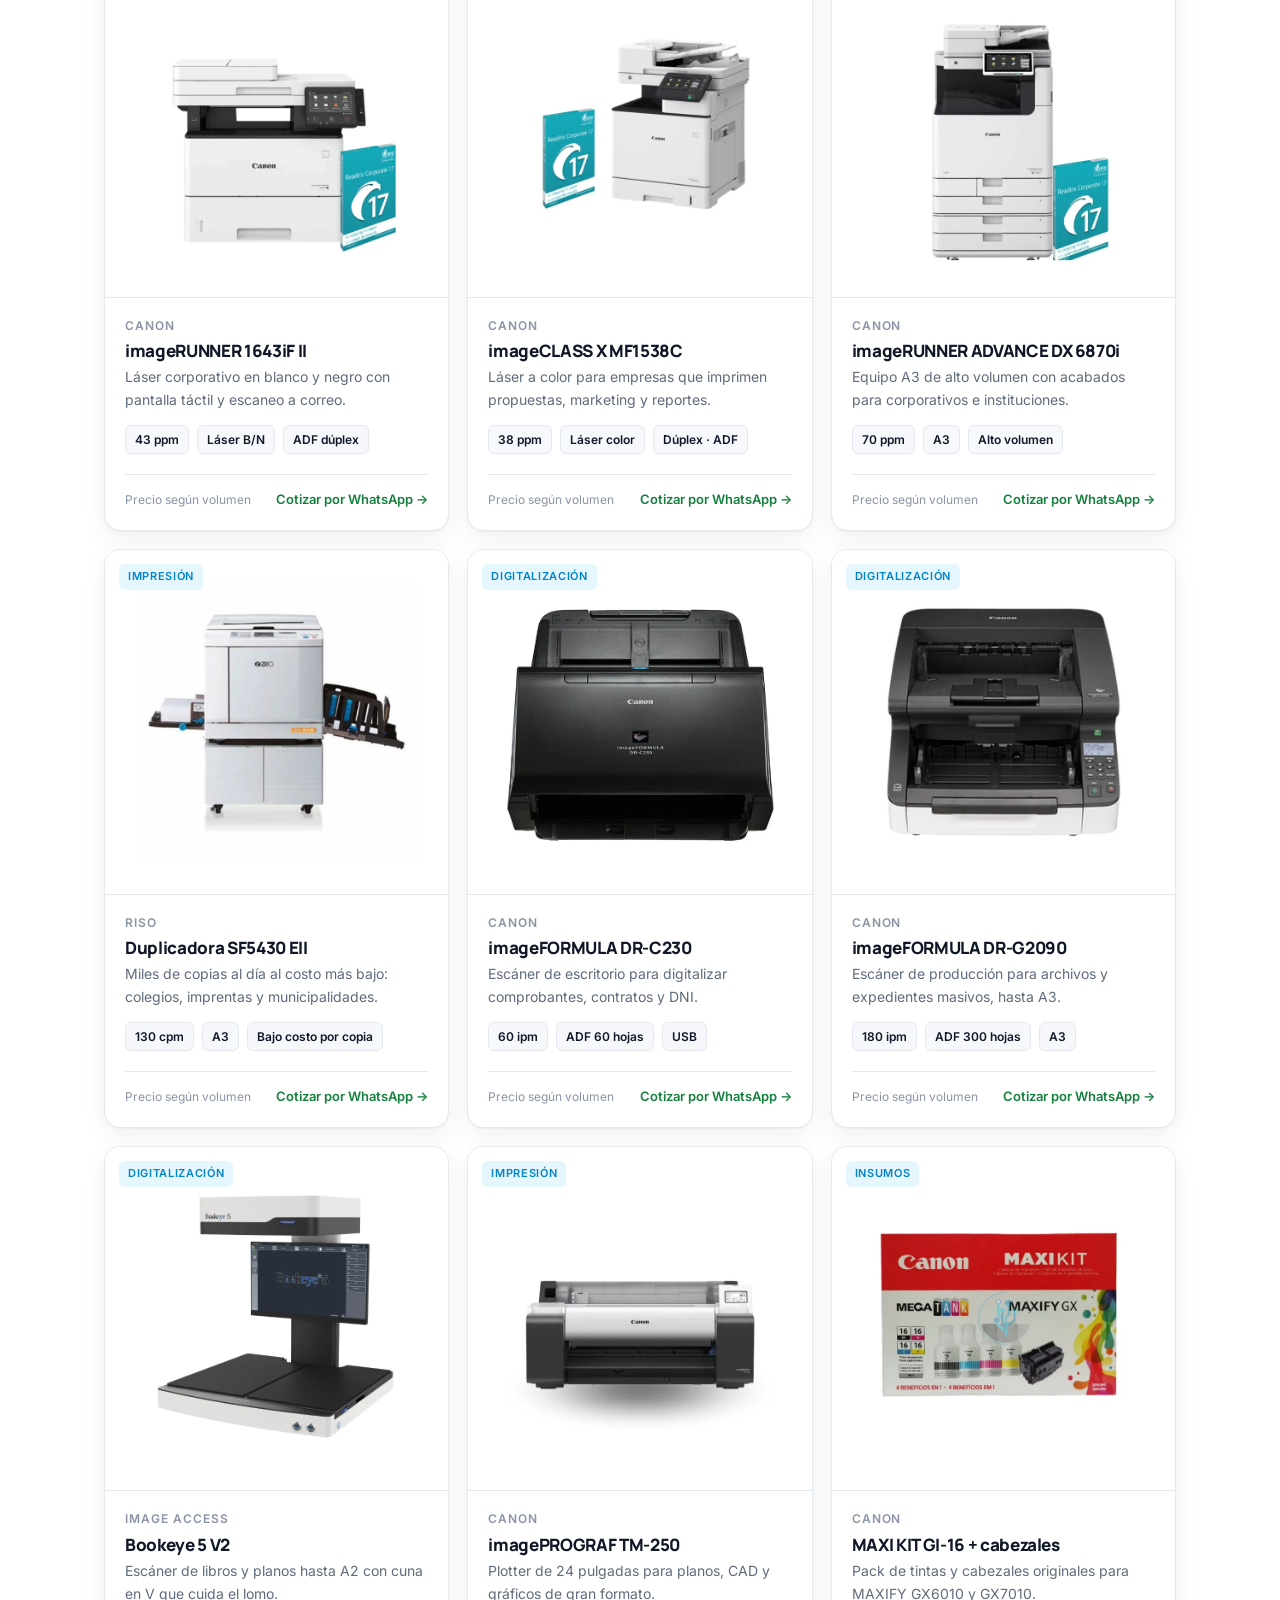
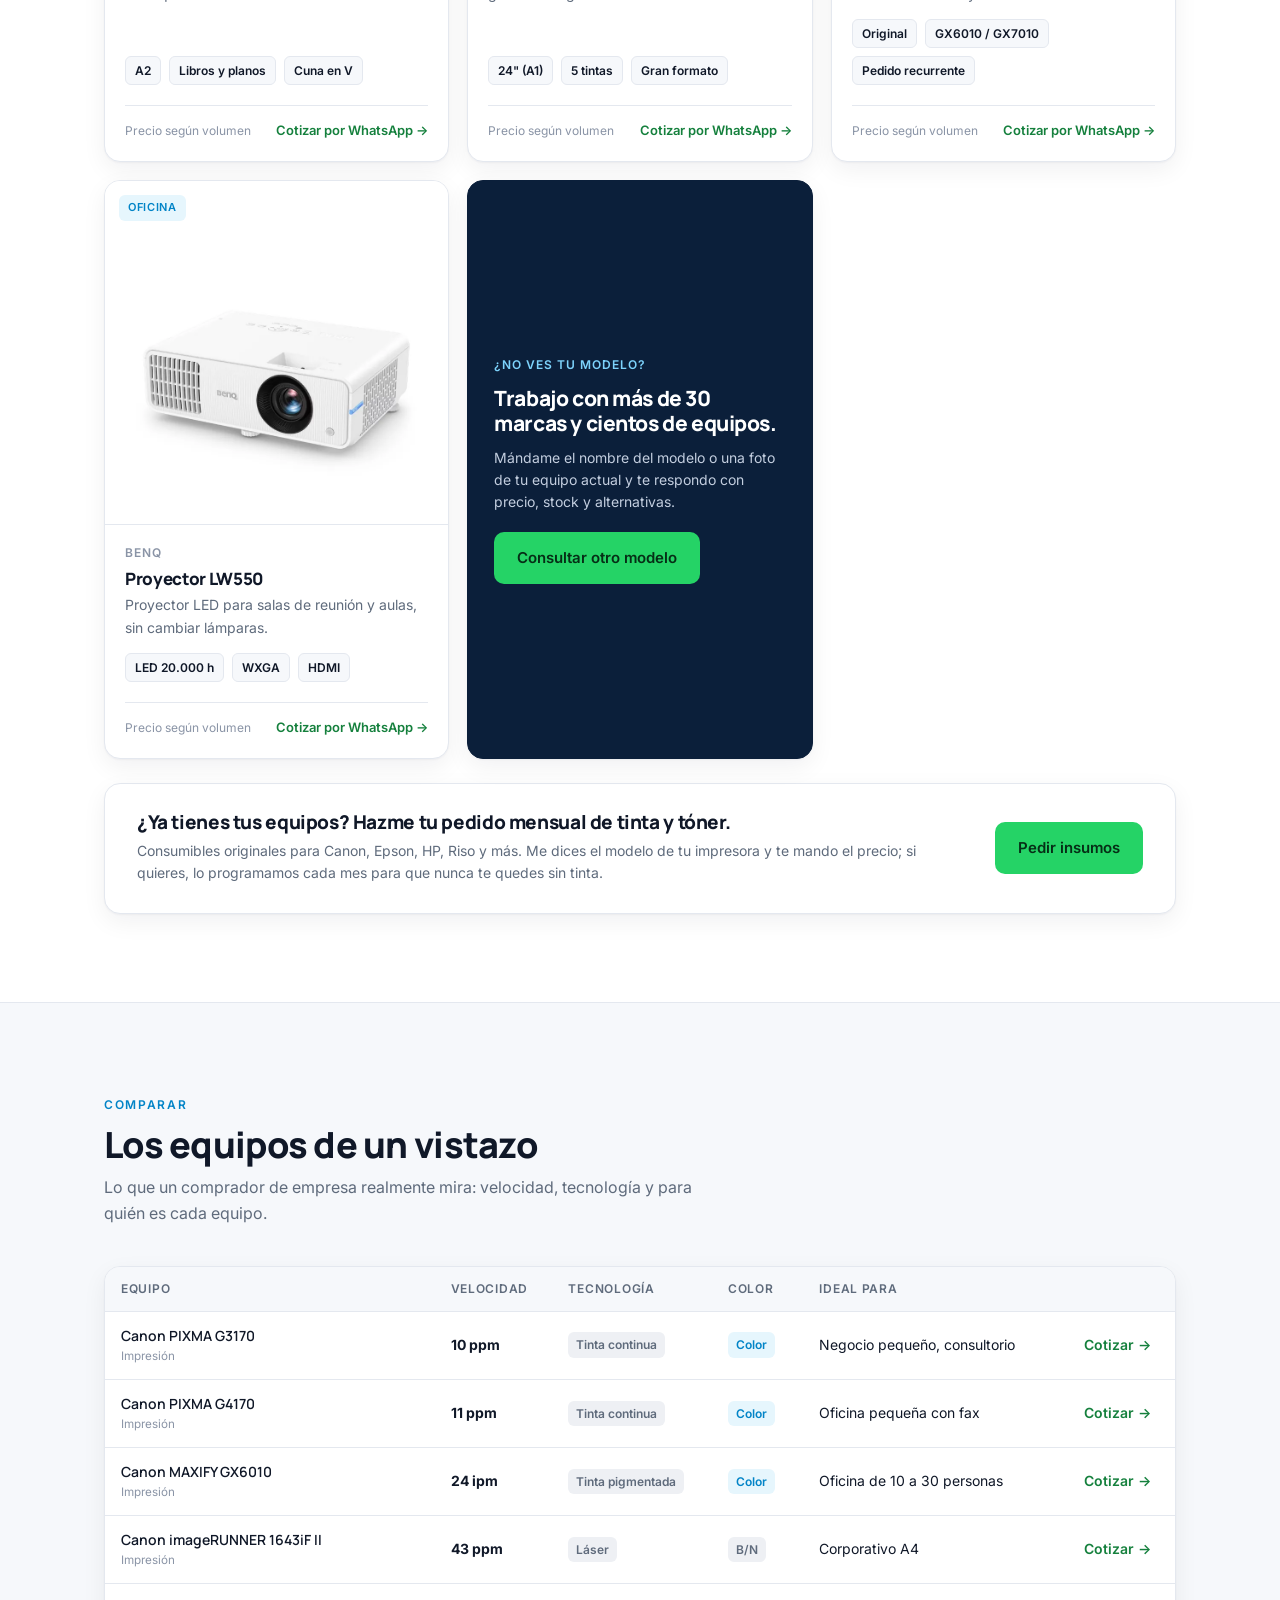
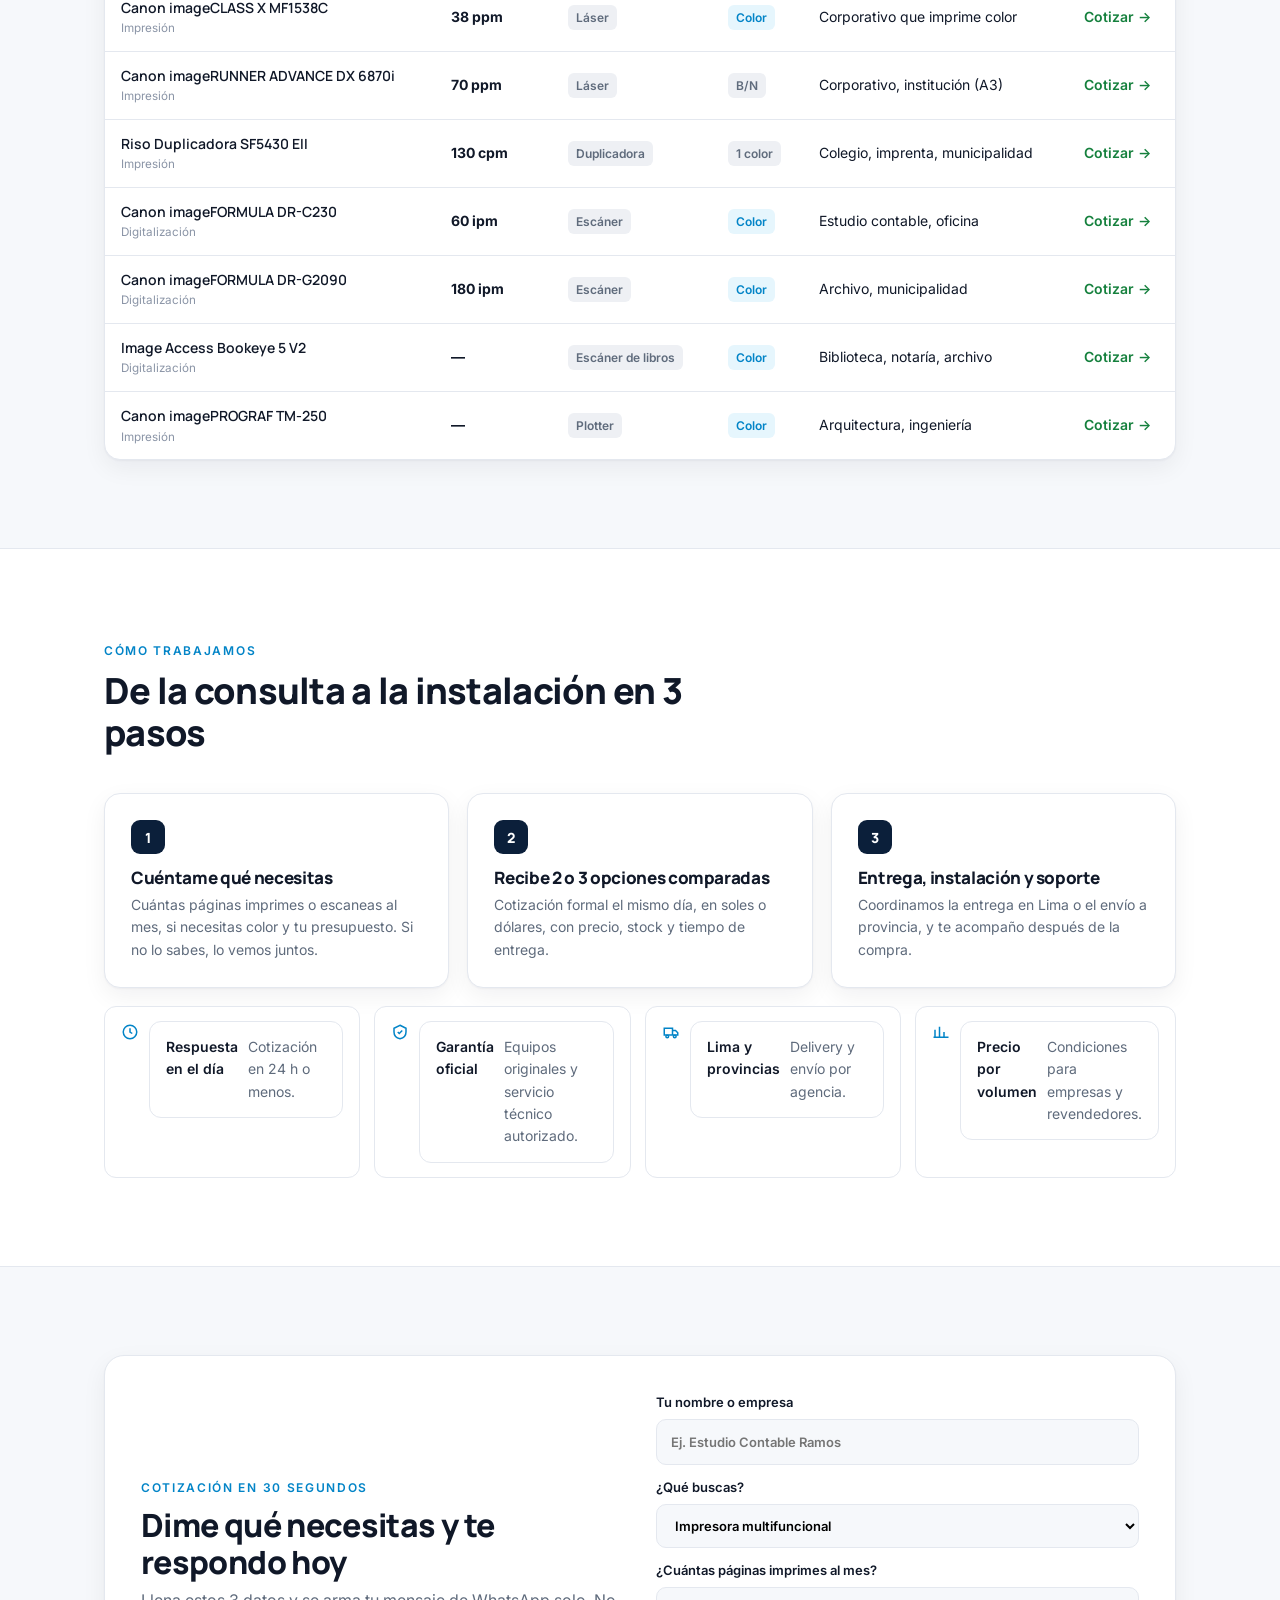
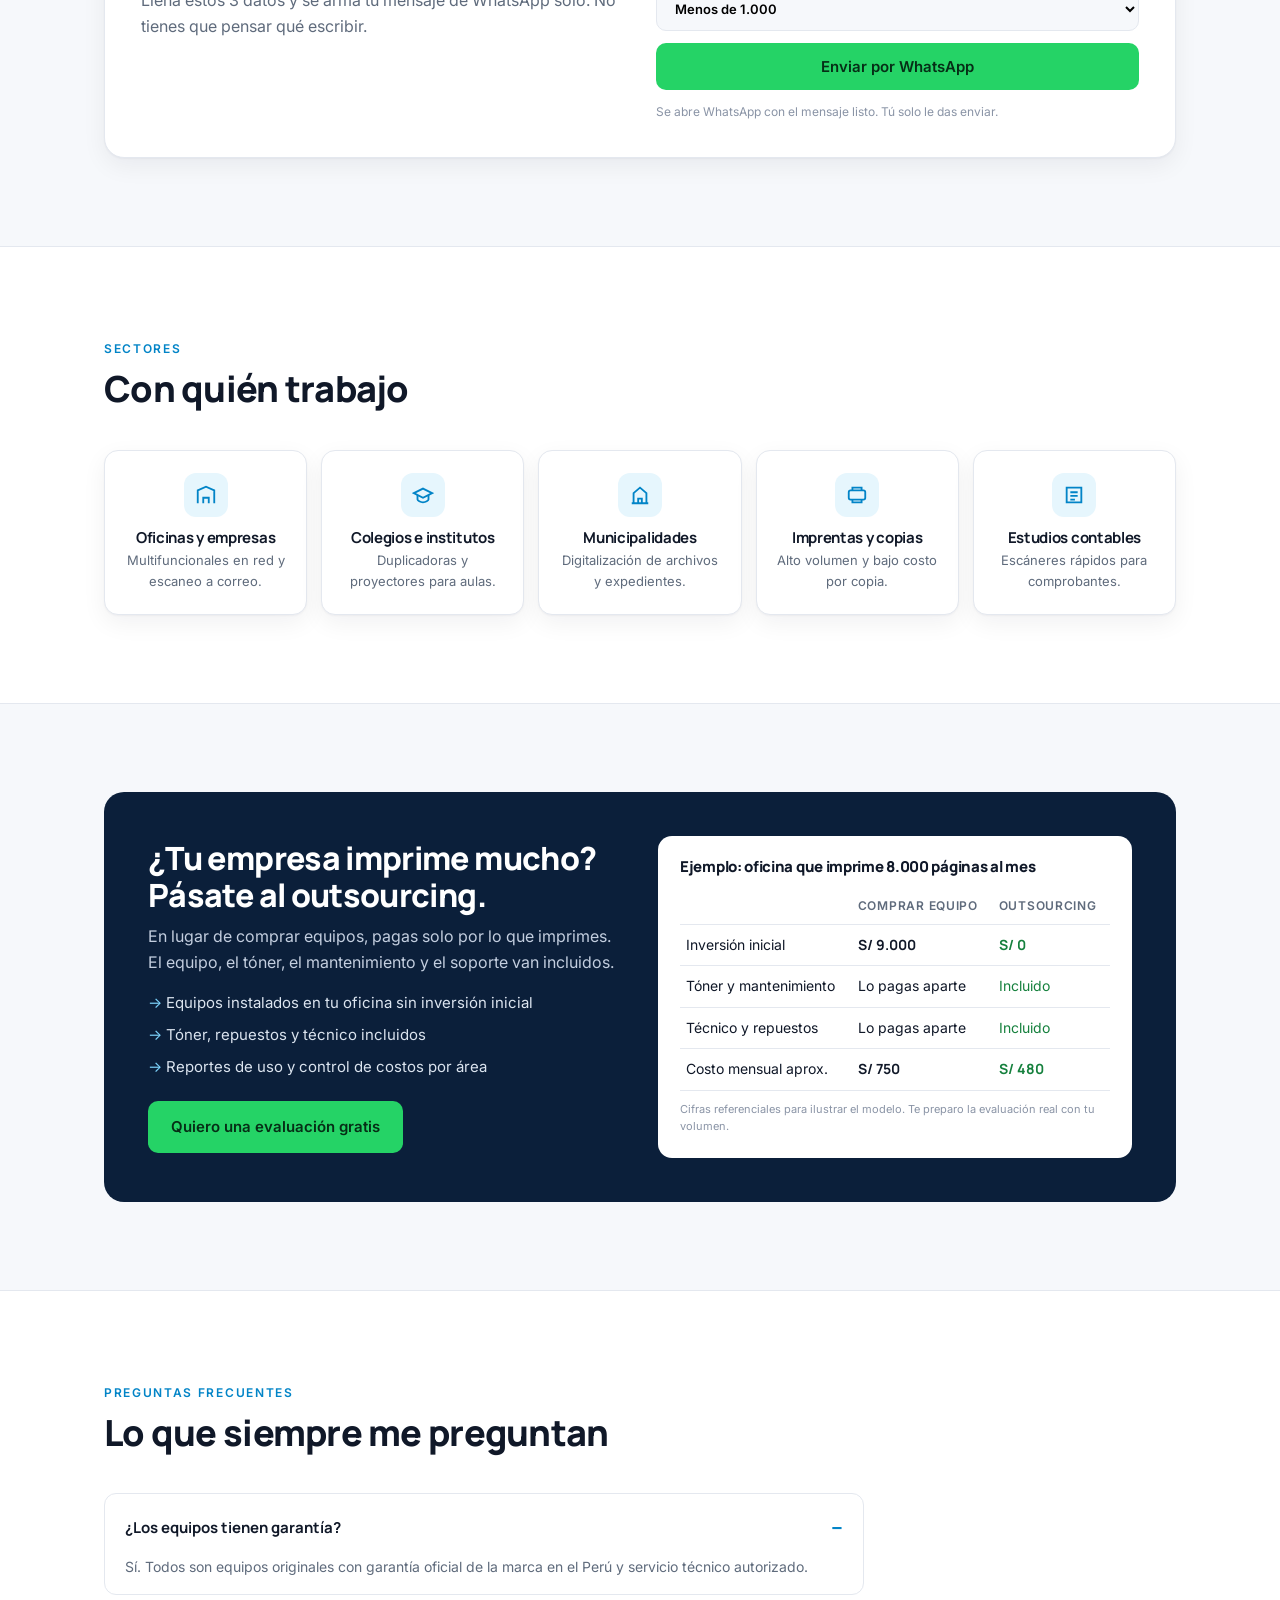
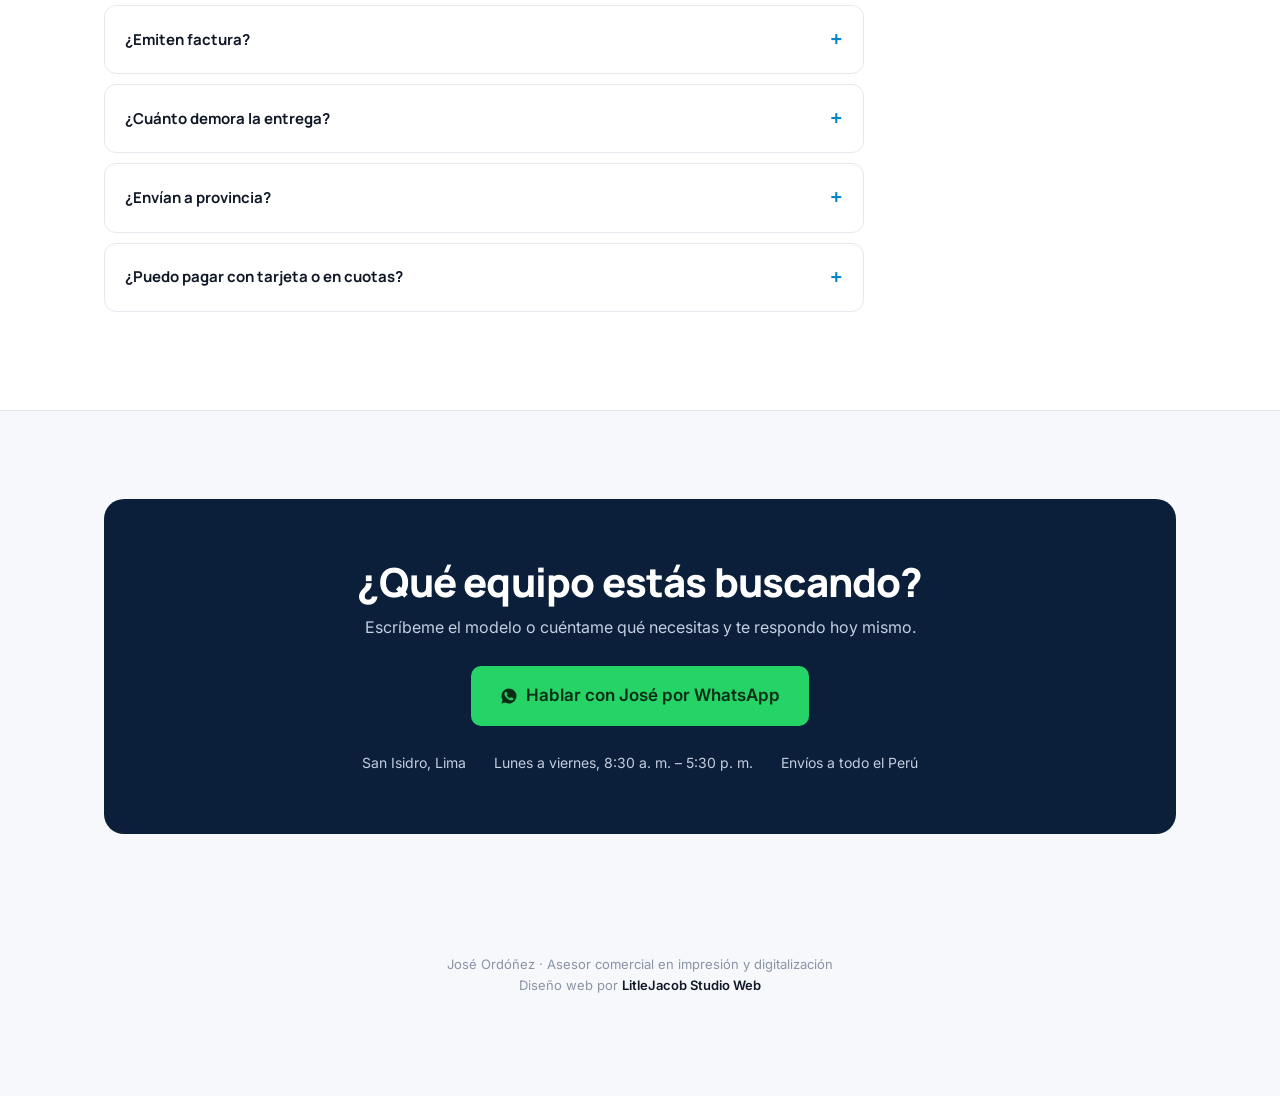
==== commit ca2b6455: "Boceto José v4: paleta sobria, Manrope, tarjetas limpias, comparador, secciones compactadas Co-Autho" ====
--- a/boceto-jose/index.html
+++ b/boceto-jose/index.html
@@ -5,7 +5,7 @@
 <meta name="viewport" content="width=device-width, initial-scale=1">
 <meta name="robots" content="noindex, nofollow">
 <title>José Ordóñez · Asesor en impresión y digitalización</title>
-<meta name="description" content="Asesoría comercial en impresoras, multifuncionales, escáneres, duplicadoras e insumos para empresas en Lima y todo el Perú. Cotización por WhatsApp.">
+<meta name="description" content="Impresoras, multifuncionales, escáneres e insumos para empresas. Cotización el mismo día por WhatsApp. Lima y todo el Perú.">
 <meta property="og:title" content="José Ordóñez · Asesor en impresión y digitalización">
 <meta property="og:description" content="Impresoras, multifuncionales, escáneres e insumos para empresas. Cotización el mismo día por WhatsApp. Lima y todo el Perú.">
 <meta property="og:image" content="https://studio.litlejacob.trade/boceto-jose/og.jpg">
@@ -14,253 +14,261 @@
 <link rel="icon" href="favicon.png">
 <link rel="preconnect" href="https://fonts.googleapis.com">
 <link rel="preconnect" href="https://fonts.gstatic.com" crossorigin>
-<link href="https://fonts.googleapis.com/css2?family=Sora:wght@500;600;700&family=Inter:wght@400;500;600&display=swap" rel="stylesheet">
+<link href="https://fonts.googleapis.com/css2?family=Manrope:wght@500;600;700;800&family=Inter:wght@400;500;600&display=swap" rel="stylesheet">
 <style>
 :root{
-  --navy:#0b1f3a; --navy2:#122b4d; --ink:#0f172a; --muted:#5a6678;
-  --bg:#f5f7fb; --card:#fff; --line:#e2e8f0;
-  --accent:#e63946; --accent2:#c42d39; --wa:#25d366; --wa2:#128c4b;
-  --c:#00aeef; --m:#ec008c; --y:#ffd400; --k:#111;
-  --r:18px;
+  --navy:#0b1f3a; --navy2:#13294a; --ink:#101828; --muted:#5f6b7c; --soft:#8a94a6;
+  --bg:#f6f8fb; --card:#fff; --line:#e4e8ef;
+  --blue:#0ea5e9; --blue2:#0284c7; --blue-soft:#e6f6fd;
+  --wa:#25d366; --wa2:#15803d;
+  --r:16px; --sh:0 1px 2px rgba(16,24,40,.04),0 8px 24px rgba(16,24,40,.06);
 }
 *{box-sizing:border-box;margin:0;padding:0}
 html{scroll-behavior:smooth}
 body{font-family:Inter,system-ui,sans-serif;background:var(--bg);color:var(--ink);line-height:1.6;-webkit-font-smoothing:antialiased}
-h1,h2,h3{font-family:Sora,Inter,sans-serif;line-height:1.15;letter-spacing:-.015em}
+h1,h2,h3,h4{font-family:Manrope,Inter,sans-serif;line-height:1.15;letter-spacing:-.02em;font-weight:800}
 a{color:inherit;text-decoration:none}
 img{max-width:100%;display:block}
-.wrap{max-width:1140px;margin:0 auto;padding:0 20px}
-.cmyk{height:4px;background:linear-gradient(90deg,var(--c) 0 25%,var(--m) 25% 50%,var(--y) 50% 75%,var(--k) 75%)}
+.wrap{max-width:1120px;margin:0 auto;padding:0 24px}
+.eyebrow{display:inline-block;color:var(--blue2);font-weight:600;font-size:12px;letter-spacing:.14em;text-transform:uppercase;margin-bottom:10px}
+.head{max-width:620px;margin-bottom:40px}
+.head h2{font-size:clamp(26px,3.4vw,36px);margin-bottom:10px}
+.head p{color:var(--muted);font-size:16px}
+section{padding:88px 0}
+.alt{background:#fff;border-top:1px solid var(--line);border-bottom:1px solid var(--line)}
 
 .proto{background:#fff6d6;color:#6b4e00;font-size:13px;text-align:center;padding:7px 16px}
 
-header{position:sticky;top:0;z-index:20;background:rgba(11,31,58,.96);backdrop-filter:blur(8px);color:#fff}
-.nav{display:flex;align-items:center;justify-content:space-between;height:66px;gap:16px}
-.brand{display:flex;align-items:center;gap:10px;font-family:Sora;font-weight:700;line-height:1.1}
-.mono{width:38px;height:38px;border-radius:10px;background:linear-gradient(135deg,var(--accent),#ff7b54);display:grid;place-items:center;font-size:15px;flex:none}
-.brand small{display:block;font-family:Inter;font-weight:400;font-size:12px;color:#9fb0c9;margin-top:3px}
-.links{display:flex;gap:24px;font-size:14px;color:#c9d4e6}
-.links a:hover{color:#fff}
-.btn{display:inline-flex;align-items:center;justify-content:center;gap:8px;padding:13px 22px;border-radius:999px;font-weight:600;font-size:15px;transition:.2s;border:0;cursor:pointer;white-space:nowrap}
-.btn-wa{background:var(--wa);color:#06381b}
-.btn-wa:hover{background:#1fc45b;transform:translateY(-1px)}
-.btn-ghost{border:1px solid rgba(255,255,255,.35);color:#fff}
+.btn{display:inline-flex;align-items:center;justify-content:center;gap:8px;padding:13px 22px;border-radius:10px;font-weight:600;font-size:15px;transition:.18s;border:1px solid transparent;cursor:pointer;white-space:nowrap;font-family:Inter}
+.btn-wa{background:var(--wa);color:#062e16}
+.btn-wa:hover{background:#1ec95a;transform:translateY(-1px)}
+.btn-ghost{border-color:rgba(255,255,255,.35);color:#fff}
 .btn-ghost:hover{background:rgba(255,255,255,.08)}
 .btn-dark{background:var(--navy);color:#fff}
 .btn-dark:hover{background:var(--navy2)}
-.btn-sm{padding:9px 16px;font-size:14px}
+.btn-line{border-color:var(--line);background:#fff;color:var(--ink)}
+.btn-line:hover{border-color:var(--navy)}
+.btn-sm{padding:9px 16px;font-size:14px;border-radius:8px}
+.ic{width:18px;height:18px;flex:none}
+
+header{position:sticky;top:0;z-index:20;background:rgba(11,31,58,.97);backdrop-filter:blur(8px);color:#fff}
+.nav{display:flex;align-items:center;justify-content:space-between;height:68px;gap:16px}
+.brand{display:flex;align-items:center;gap:12px;line-height:1.1}
+.mono{width:40px;height:40px;border-radius:10px;background:var(--blue);display:grid;place-items:center;font:800 15px Manrope;color:#fff;flex:none}
+.brand b{font-family:Manrope;font-weight:800;font-size:16px;display:block}
+.brand small{font-size:12px;color:#9fb0c9;margin-top:3px;display:block}
+.links{display:flex;gap:26px;font-size:14px;color:#c9d4e6;font-weight:500}
+.links a:hover{color:#fff}
+.hright{display:flex;align-items:center;gap:6px}
 .burger{display:none;background:none;border:0;color:#fff;cursor:pointer;padding:8px}
 .mnav{display:none;background:var(--navy2);border-top:1px solid rgba(255,255,255,.08)}
 .mnav.open{display:block}
-.mnav a{display:block;padding:14px 20px;border-bottom:1px solid rgba(255,255,255,.06);color:#dbe4ef;font-size:15px}
-.hright{display:flex;align-items:center;gap:6px}
-
-.quick{background:#fff;border:1px solid var(--line);border-radius:24px;padding:32px;display:grid;grid-template-columns:1fr 1fr;gap:28px;align-items:center;box-shadow:0 20px 50px rgba(11,31,58,.08)}
-.quick h2{font-size:clamp(24px,3vw,32px);margin-bottom:8px}
-.quick p{color:var(--muted);margin-bottom:0}
-.qform{display:grid;gap:12px}
-.qform label{font-size:13px;font-weight:600;color:var(--ink);display:grid;gap:6px}
-.qform input,.qform select{font:inherit;padding:12px 14px;border:1px solid var(--line);border-radius:12px;background:var(--bg);width:100%}
-.qform input:focus,.qform select:focus{outline:2px solid var(--c);border-color:transparent}
-.qform .btn{margin-top:4px}
-.qform small{color:var(--muted);font-size:12px}
-
-.more{display:none;margin:22px auto 0}
-
-.ins{display:grid;grid-template-columns:1fr auto;gap:24px;align-items:center;background:linear-gradient(135deg,#fff,#eef5fb);border:1px solid var(--line);border-radius:24px;padding:28px 32px;margin-top:28px}
-.ins h3{font-size:20px;margin-bottom:6px}
-.ins p{color:var(--muted);font-size:15px}
-.ic{width:18px;height:18px;flex:none}
-
-.hero{background:radial-gradient(800px 420px at 90% 0%,rgba(0,174,239,.22),transparent 60%),radial-gradient(600px 400px at 0% 100%,rgba(230,57,70,.18),transparent 60%),var(--navy);color:#fff;padding:64px 0 72px;overflow:hidden;position:relative}
-.hero-grid{display:grid;grid-template-columns:1.05fr .95fr;gap:40px;align-items:center}
-.tag{display:inline-flex;align-items:center;gap:8px;font-size:13px;color:#bfe8fb;border:1px solid rgba(0,174,239,.45);padding:6px 12px;border-radius:999px;margin-bottom:18px}
-.tag i{width:8px;height:8px;border-radius:50%;background:var(--c);display:inline-block}
-.hero h1{font-size:clamp(32px,4.8vw,52px);margin-bottom:16px}
-.hero h1 span{color:#5ad0ff}
-.hero p{color:#c5d0e0;font-size:18px;max-width:520px;margin-bottom:26px}
+.mnav a{display:block;padding:14px 24px;border-bottom:1px solid rgba(255,255,255,.06);color:#dbe4ef;font-size:15px}
+
+.hero{background:var(--navy);color:#fff;padding:80px 0 96px;overflow:hidden;position:relative}
+.hero::before{content:"";position:absolute;inset:0;background:radial-gradient(700px 400px at 100% 0%,rgba(14,165,233,.25),transparent 60%);pointer-events:none}
+.hero-grid{display:grid;grid-template-columns:1.05fr .95fr;gap:56px;align-items:center;position:relative}
+.hero .eyebrow{color:#7dd3fc}
+.hero h1{font-size:clamp(32px,4.1vw,48px);margin-bottom:18px;letter-spacing:-.03em}
+.hero h1 span{color:#7dd3fc}
+.hero p{color:#c3cedf;font-size:18px;max-width:520px;margin-bottom:28px}
 .cta{display:flex;flex-wrap:wrap;gap:12px}
-.stats{display:flex;gap:28px;margin-top:36px;flex-wrap:wrap}
-.stats b{display:block;font-family:Sora;font-size:24px}
-.stats span{font-size:13px;color:#9fb0c9}
-
-.collage{position:relative;height:460px}
-.collage .ph{position:absolute;background:#fff;border-radius:20px;box-shadow:0 30px 60px rgba(0,0,0,.4);overflow:hidden;border:1px solid rgba(255,255,255,.1)}
-.collage .ph img{width:100%;height:100%;object-fit:cover}
-.collage .p1{left:0;top:30px;width:58%;height:330px;z-index:2}
-.collage .p2{right:0;top:0;width:44%;height:220px;z-index:1}
-.collage .p3{right:6%;bottom:0;width:48%;height:230px;z-index:3}
-.collage .lbl{position:absolute;left:12px;bottom:12px;background:var(--navy);color:#fff;font-size:12px;padding:5px 10px;border-radius:999px;font-weight:600}
-.collage .badge{position:absolute;left:4%;bottom:14px;z-index:4;background:#fff;color:var(--ink);border-radius:14px;padding:12px 16px;box-shadow:0 14px 30px rgba(0,0,0,.35);display:flex;gap:10px;align-items:center;font-size:13px}
-.collage .badge b{display:block;font-family:Sora;font-size:15px}
-.av{width:40px;height:40px;border-radius:50%;background:linear-gradient(135deg,var(--c),#1d6fa3);display:grid;place-items:center;font-family:Sora;font-weight:700;color:#fff;flex:none}
+.trust{display:flex;gap:18px;flex-wrap:wrap;margin-top:28px;font-size:13px;color:#9fb0c9}
+.trust span{display:inline-flex;align-items:center;gap:6px}
+.trust svg{width:16px;height:16px;color:#7dd3fc}
+
+.collage{position:relative;height:440px}
+.ph{position:absolute;background:#fff;border-radius:16px;box-shadow:0 30px 60px rgba(0,0,0,.35);overflow:hidden}
+.ph img{width:100%;height:100%;object-fit:cover}
+.p1{left:0;top:30px;width:58%;height:320px;z-index:2}
+.p2{right:0;top:0;width:42%;height:200px;z-index:1}
+.p3{right:4%;bottom:0;width:46%;height:220px;z-index:3}
+.lbl{position:absolute;left:12px;bottom:12px;background:var(--navy);color:#fff;font-size:12px;padding:5px 10px;border-radius:6px;font-weight:600}
+.badge{position:absolute;left:4%;bottom:10px;z-index:4;background:#fff;color:var(--ink);border-radius:12px;padding:12px 16px;box-shadow:0 14px 30px rgba(0,0,0,.3);display:flex;gap:12px;align-items:center;font-size:13px;color:var(--muted)}
+.badge b{display:block;font-family:Manrope;font-size:15px;color:var(--ink)}
+.av{width:42px;height:42px;border-radius:50%;background:var(--blue);display:grid;place-items:center;font:800 15px Manrope;color:#fff;flex:none}
 
 .brands{background:#fff;border-bottom:1px solid var(--line)}
-.brands .wrap{display:flex;align-items:center;gap:30px;padding-top:22px;padding-bottom:22px;overflow-x:auto;scrollbar-width:none}
+.brands .wrap{display:flex;align-items:center;gap:34px;padding:22px 24px;overflow-x:auto;scrollbar-width:none}
 .brands .wrap::-webkit-scrollbar{display:none}
-.brands small{font-size:12px;text-transform:uppercase;letter-spacing:.12em;color:var(--muted);white-space:nowrap}
-.brands b{font-family:Sora;font-size:18px;color:#94a0b4;white-space:nowrap;font-weight:600}
-
-section{padding:76px 0}
-.head{max-width:640px;margin-bottom:36px}
-.head small{color:var(--accent);font-weight:600;font-size:13px;letter-spacing:.1em;text-transform:uppercase}
-.head h2{font-size:clamp(26px,3.6vw,38px);margin:8px 0 10px}
-.head p{color:var(--muted)}
-
-.reco{background:#fff}
-.vol{display:grid;grid-template-columns:repeat(3,1fr);gap:16px;margin-bottom:28px}
-.vol button{background:var(--bg);border:2px solid var(--line);border-radius:16px;padding:18px;text-align:left;cursor:pointer;font:inherit;transition:.2s}
-.vol button b{display:block;font-family:Sora;font-size:18px;margin-bottom:4px}
+.brands small{font-size:11px;text-transform:uppercase;letter-spacing:.14em;color:var(--soft);white-space:nowrap;font-weight:600}
+.brands b{font-family:Manrope;font-size:17px;color:#aab3c2;white-space:nowrap;font-weight:800}
+
+.vol{display:grid;grid-template-columns:repeat(3,1fr);gap:14px;margin-bottom:24px}
+.vol button{background:#fff;border:1.5px solid var(--line);border-radius:14px;padding:18px 20px;text-align:left;cursor:pointer;font:inherit;transition:.18s}
+.vol button b{display:block;font-family:Manrope;font-weight:800;font-size:17px;margin-bottom:4px}
 .vol button span{font-size:13px;color:var(--muted)}
-.vol button.on{border-color:var(--navy);background:#fff;box-shadow:0 10px 30px rgba(11,31,58,.1)}
-.reco-out{display:grid;grid-template-columns:1.1fr .9fr;gap:24px;align-items:center;background:var(--navy);color:#fff;border-radius:24px;padding:32px}
+.vol button.on{border-color:var(--blue);background:var(--blue-soft)}
+.reco-out{display:grid;grid-template-columns:1.1fr .9fr;gap:28px;align-items:center;background:var(--navy);color:#fff;border-radius:20px;padding:36px}
 .reco-out h3{font-size:22px;margin-bottom:8px}
-.reco-out p{color:#c5d0e0;margin-bottom:16px}
-.reco-out ul{list-style:none;display:grid;gap:8px;margin-bottom:20px}
+.reco-out p{color:#c3cedf;margin-bottom:16px;font-size:15px}
+.reco-out ul{list-style:none;display:grid;gap:8px;margin-bottom:22px}
 .reco-out li{display:flex;gap:10px;font-size:15px}
-.reco-out li::before{content:"✓";color:#5ad0ff;font-weight:700}
+.reco-out li::before{content:"✓";color:#7dd3fc;font-weight:700}
 .reco-imgs{display:flex;gap:12px;justify-content:center}
-.reco-imgs div{background:#fff;border-radius:16px;padding:8px;width:46%}
+.reco-imgs div{background:#fff;border-radius:12px;padding:10px;width:46%}
 .reco-imgs img{aspect-ratio:1;object-fit:contain}
 .reco-imgs span{display:block;text-align:center;color:var(--ink);font-size:12px;font-weight:600;margin-top:6px}
 
-.filters{display:flex;gap:8px;flex-wrap:wrap;margin-bottom:26px}
-.filters button{border:1px solid var(--line);background:#fff;border-radius:999px;padding:8px 16px;font:500 14px Inter;color:var(--muted);cursor:pointer}
+.toolbar{display:flex;justify-content:space-between;align-items:center;gap:12px;flex-wrap:wrap;margin-bottom:24px}
+.filters{display:flex;gap:6px;flex-wrap:wrap}
+.filters button{border:1px solid var(--line);background:#fff;border-radius:8px;padding:8px 14px;font:500 14px Inter;color:var(--muted);cursor:pointer}
 .filters button.on{background:var(--navy);color:#fff;border-color:var(--navy)}
-.grid{display:grid;grid-template-columns:repeat(3,1fr);gap:20px}
-.prod{background:var(--card);border:1px solid var(--line);border-radius:var(--r);overflow:hidden;display:flex;flex-direction:column;transition:.2s;position:relative}
-.prod:hover{transform:translateY(-3px);box-shadow:0 18px 40px rgba(15,23,42,.1)}
-.prod .thumb{aspect-ratio:4/3;background:#fff;display:grid;place-items:center;padding:16px;border-bottom:1px solid var(--line)}
+.grid{display:grid;grid-template-columns:repeat(3,1fr);gap:18px}
+.prod{background:var(--card);border:1px solid var(--line);border-radius:var(--r);overflow:hidden;display:flex;flex-direction:column;transition:.18s;position:relative;box-shadow:var(--sh)}
+.prod:hover{transform:translateY(-3px);box-shadow:0 16px 40px rgba(16,24,40,.1)}
+.prod .thumb{aspect-ratio:5/4;background:#fff;display:grid;place-items:center;padding:18px;border-bottom:1px solid var(--line)}
 .prod .thumb img{width:100%;height:100%;object-fit:contain}
-.prod .cat{position:absolute;left:14px;top:14px;font-size:11px;color:#fff;background:var(--navy);font-weight:600;text-transform:uppercase;letter-spacing:.08em;padding:4px 10px;border-radius:999px}
-.prod .body{padding:18px 20px 20px;display:flex;flex-direction:column;gap:8px;flex:1}
-.prod .brandname{font-size:12px;color:var(--accent);font-weight:600;text-transform:uppercase;letter-spacing:.06em}
-.prod h3{font-size:17px}
-.prod ul{list-style:none;display:grid;gap:4px;color:var(--muted);font-size:14px;flex:1}
-.prod ul li{padding-left:14px;position:relative}
-.prod ul li::before{content:"";position:absolute;left:0;top:9px;width:6px;height:6px;border-radius:50%;background:var(--c)}
-.prod .row{display:flex;justify-content:space-between;align-items:center;gap:10px;margin-top:12px;padding-top:14px;border-top:1px dashed var(--line)}
-.prod .row span{font-size:12px;color:var(--muted)}
-.prod .row a{font-weight:600;font-size:13px;color:#fff;background:var(--wa2);padding:8px 12px;border-radius:999px;display:inline-flex;align-items:center;gap:6px;white-space:nowrap}
-.prod .row a:hover{background:#0e7a40}
+.prod .cat{position:absolute;left:14px;top:14px;font-size:11px;color:var(--blue2);background:var(--blue-soft);font-weight:600;letter-spacing:.06em;text-transform:uppercase;padding:4px 9px;border-radius:6px}
+.prod .body{padding:18px 20px 20px;display:flex;flex-direction:column;gap:6px;flex:1}
+.prod .brandname{font-size:12px;color:var(--soft);font-weight:600;text-transform:uppercase;letter-spacing:.08em}
+.prod h3{font-size:17px;font-weight:800}
+.prod .use{color:var(--muted);font-size:14px;flex:1}
+.prod .kpi{display:flex;gap:8px;flex-wrap:wrap;margin-top:8px}
+.prod .kpi span{font-size:12px;font-weight:600;color:var(--ink);background:var(--bg);border:1px solid var(--line);padding:4px 9px;border-radius:6px}
+.prod .row{display:flex;justify-content:space-between;align-items:center;gap:10px;margin-top:14px;padding-top:14px;border-top:1px solid var(--line)}
+.prod .row span{font-size:12px;color:var(--soft)}
+.prod .row a{font-weight:600;font-size:13px;color:var(--wa2);display:inline-flex;align-items:center;gap:6px}
+.prod .row a:hover{text-decoration:underline}
+.more{display:none;margin:22px auto 0}
+.ask{background:var(--navy);color:#fff;border-color:var(--navy)}
+.ask .body{justify-content:center;gap:12px;padding:32px 26px}
+.ask .brandname{color:#7dd3fc}
+.ask p{color:#c3cedf;font-size:14px}
+
+.cmp-wrap{overflow-x:auto;border:1px solid var(--line);border-radius:var(--r);background:#fff;box-shadow:var(--sh)}
+table.cmp{width:100%;border-collapse:collapse;font-size:14px;min-width:720px}
+.cmp th{background:var(--bg);text-align:left;padding:12px 16px;font-size:12px;color:var(--muted);text-transform:uppercase;letter-spacing:.06em;font-weight:600;border-bottom:1px solid var(--line)}
+.cmp td{padding:13px 16px;border-bottom:1px solid var(--line);vertical-align:middle}
+.cmp tr:last-child td{border-bottom:0}
+.cmp td:first-child{font-weight:600;font-family:Manrope}
+.cmp td small{display:block;color:var(--soft);font-weight:400;font-family:Inter}
+.cmp .pill{display:inline-block;padding:3px 8px;border-radius:6px;font-size:12px;font-weight:600;background:var(--blue-soft);color:var(--blue2)}
+.cmp .pill.k{background:#eef0f4;color:var(--muted)}
+.cmp a{color:var(--wa2);font-weight:600;white-space:nowrap}
+
+.guide{display:grid;grid-template-columns:repeat(3,1fr);gap:18px}
+.g{background:#fff;border:1px solid var(--line);border-radius:var(--r);padding:26px;box-shadow:var(--sh)}
+.g .n{width:34px;height:34px;border-radius:9px;background:var(--navy);color:#fff;display:grid;place-items:center;font:800 14px Manrope;margin-bottom:14px}
+.g h3{font-size:17px;margin-bottom:6px}
+.g p{font-size:14px;color:var(--muted)}
+.plus{display:grid;grid-template-columns:repeat(4,1fr);gap:14px;margin-top:18px}
+.plus div{display:flex;gap:10px;align-items:flex-start;font-size:14px;color:var(--muted);padding:14px 16px;background:#fff;border:1px solid var(--line);border-radius:12px}
+.plus svg{width:18px;height:18px;color:var(--blue2);flex:none;margin-top:2px}
+.plus b{color:var(--ink);display:block;font-size:14px;font-weight:600}
+
+.quick{background:#fff;border:1px solid var(--line);border-radius:20px;padding:36px;display:grid;grid-template-columns:1fr 1fr;gap:32px;align-items:center;box-shadow:var(--sh)}
+.quick h2{font-size:clamp(24px,3vw,32px);margin-bottom:8px}
+.quick p{color:var(--muted)}
+.qform{display:grid;gap:12px}
+.qform label{font-size:13px;font-weight:600;display:grid;gap:6px}
+.qform input,.qform select{font:inherit;padding:12px 14px;border:1px solid var(--line);border-radius:10px;background:var(--bg);width:100%}
+.qform input:focus,.qform select:focus{outline:2px solid var(--blue);border-color:transparent}
+.qform small{color:var(--soft);font-size:12px}
 
 .sectors{display:grid;grid-template-columns:repeat(5,1fr);gap:14px}
-.sector{background:#fff;border:1px solid var(--line);border-radius:16px;padding:22px 18px;text-align:center}
-.sector .ico{width:48px;height:48px;border-radius:14px;background:var(--navy);display:grid;place-items:center;margin:0 auto 12px}
-.sector h3{font-size:15px;margin-bottom:4px}
+.sector{background:#fff;border:1px solid var(--line);border-radius:14px;padding:22px 18px;text-align:center;box-shadow:var(--sh)}
+.sector .ico{width:44px;height:44px;border-radius:12px;background:var(--blue-soft);color:var(--blue2);display:grid;place-items:center;margin:0 auto 12px}
+.sector h3{font-size:15px;margin-bottom:4px;font-weight:700}
 .sector p{font-size:13px;color:var(--muted)}
 
-.why{background:#fff}
-.feats{display:grid;grid-template-columns:repeat(4,1fr);gap:18px}
-.feat{padding:24px;border-radius:var(--r);background:var(--bg);border:1px solid var(--line)}
-.feat .ico{width:46px;height:46px;border-radius:12px;background:var(--navy);display:grid;place-items:center;margin-bottom:14px}
-.feat h3{font-size:16px;margin-bottom:6px}
-.feat p{font-size:14px;color:var(--muted)}
-
-.steps{display:grid;grid-template-columns:repeat(3,1fr);gap:18px;counter-reset:s}
-.step{position:relative;padding:28px 24px 24px;background:#fff;border-radius:var(--r);border:1px solid var(--line)}
-.step::before{counter-increment:s;content:"0" counter(s);font-family:Sora;font-weight:700;font-size:34px;color:#dbe3ee;position:absolute;right:20px;top:14px}
-.step h3{font-size:17px;margin-bottom:6px}
-.step p{font-size:14px;color:var(--muted)}
-
-.out{background:var(--navy);color:#fff;border-radius:26px;padding:44px;display:grid;grid-template-columns:1fr 1fr;gap:36px;align-items:center}
-.out h2{font-size:clamp(24px,3.2vw,34px);margin-bottom:10px}
-.out p{color:#c5d0e0}
+.out{background:var(--navy);color:#fff;border-radius:20px;padding:44px;display:grid;grid-template-columns:1fr 1fr;gap:36px;align-items:center}
+.out h2{font-size:clamp(24px,3.2vw,32px);margin-bottom:10px}
+.out p{color:#c3cedf}
 .out ul{list-style:none;display:grid;gap:8px;margin:16px 0 22px;color:#dbe4ef;font-size:15px}
-.out li::before{content:"→ ";color:#5ad0ff}
-.cmp{background:#fff;color:var(--ink);border-radius:18px;padding:22px}
-.cmp h4{font-family:Sora;font-size:15px;margin-bottom:12px}
-.cmp table{width:100%;border-collapse:collapse;font-size:14px}
-.cmp th,.cmp td{padding:9px 6px;border-bottom:1px solid var(--line);text-align:left}
-.cmp th{font-size:12px;color:var(--muted);text-transform:uppercase;letter-spacing:.06em;font-weight:600}
-.cmp td b{font-family:Sora}
-.cmp .good{color:var(--wa2)}
-.cmp small{display:block;margin-top:10px;font-size:11px;color:var(--muted)}
+.out li::before{content:"→ ";color:#7dd3fc}
+.ctable{background:#fff;color:var(--ink);border-radius:14px;padding:22px}
+.ctable h4{font-size:15px;margin-bottom:12px}
+.ctable table{width:100%;border-collapse:collapse;font-size:14px}
+.ctable th,.ctable td{padding:9px 6px;border-bottom:1px solid var(--line);text-align:left}
+.ctable th{font-size:12px;color:var(--muted);text-transform:uppercase;letter-spacing:.06em;font-weight:600}
+.ctable td b{font-family:Manrope}
+.ctable .good{color:var(--wa2)}
+.ctable small{display:block;margin-top:10px;font-size:11px;color:var(--soft)}
+
+.ins{display:grid;grid-template-columns:1fr auto;gap:24px;align-items:center;background:#fff;border:1px solid var(--line);border-radius:var(--r);padding:28px 32px;margin-top:24px;box-shadow:var(--sh)}
+.ins h3{font-size:19px;margin-bottom:6px}
+.ins p{color:var(--muted);font-size:14px}
 
 .faq{max-width:760px}
-.faq details{background:#fff;border:1px solid var(--line);border-radius:14px;padding:16px 20px;margin-bottom:10px}
-.faq summary{cursor:pointer;font-weight:600;font-family:Sora;font-size:15px;list-style:none;display:flex;justify-content:space-between;align-items:center;gap:12px}
-.faq summary::after{content:"+";font-size:22px;color:var(--accent);flex:none}
+.faq details{background:#fff;border:1px solid var(--line);border-radius:12px;padding:16px 20px;margin-bottom:10px}
+.faq summary{cursor:pointer;font-weight:700;font-family:Manrope;font-size:15px;list-style:none;display:flex;justify-content:space-between;align-items:center;gap:12px}
+.faq summary::after{content:"+";font-size:22px;color:var(--blue2);flex:none}
 .faq details[open] summary::after{content:"–"}
 .faq p{color:var(--muted);font-size:14px;margin-top:10px}
 
 .contact{text-align:center}
-.contact .box{background:linear-gradient(135deg,var(--navy),#1a3d6e);color:#fff;border-radius:28px;padding:56px 24px;position:relative;overflow:hidden}
-.contact .box::before{content:"";position:absolute;inset:auto 0 0 0;height:6px;background:linear-gradient(90deg,var(--c) 0 25%,var(--m) 25% 50%,var(--y) 50% 75%,#fff 75%)}
+.contact .box{background:var(--navy);color:#fff;border-radius:20px;padding:60px 24px}
 .contact h2{font-size:clamp(26px,4vw,40px);margin-bottom:10px}
-.contact p{color:#c5d0e0;margin-bottom:26px}
+.contact p{color:#c3cedf;margin-bottom:26px}
 .contact .btn-wa{font-size:17px;padding:15px 28px}
-.contact .info{display:flex;justify-content:center;gap:28px;flex-wrap:wrap;margin-top:26px;font-size:14px;color:#dbe4ef}
-
-footer{padding:32px 0 100px;text-align:center;color:var(--muted);font-size:13px}
+.contact .info{display:flex;justify-content:center;gap:28px;flex-wrap:wrap;margin-top:26px;font-size:14px;color:#c3cedf}
+
+footer{padding:32px 0 100px;text-align:center;color:var(--soft);font-size:13px}
 footer a{color:var(--ink);font-weight:600}
-
 .float{position:fixed;right:18px;bottom:18px;width:58px;height:58px;border-radius:50%;background:var(--wa);display:grid;place-items:center;box-shadow:0 10px 26px rgba(37,211,102,.45);z-index:30}
 
 @media(max-width:960px){
-  .hero-grid,.out,.reco-out{grid-template-columns:1fr}
+  .hero-grid,.out,.reco-out,.quick{grid-template-columns:1fr}
   .grid{grid-template-columns:repeat(2,1fr)}
-  .feats{grid-template-columns:repeat(2,1fr)}
+  .guide{grid-template-columns:1fr}
+  .plus{grid-template-columns:repeat(2,1fr)}
   .sectors{grid-template-columns:repeat(3,1fr)}
-  .steps{grid-template-columns:1fr}
   .links{display:none}
   .burger{display:block}
   .collage{height:380px}
-  .quick{grid-template-columns:1fr;padding:24px}
-  .ins{grid-template-columns:1fr}
   .more{display:inline-flex}
   .grid.collapsed .prod:nth-child(n+7){display:none}
+  .ins{grid-template-columns:1fr}
 }
 @media(max-width:600px){
-  .wrap{padding:0 16px}
-  section{padding:56px 0}
-  .hero{padding:44px 0 56px}
+  .wrap{padding:0 18px}
+  section{padding:60px 0}
+  .hero{padding:48px 0 60px}
   .hero p{font-size:16px}
-  .grid,.feats,.vol{grid-template-columns:1fr}
+  .grid,.vol,.plus{grid-template-columns:1fr}
   .sectors{grid-template-columns:repeat(2,1fr)}
-  .out{padding:26px 20px}
-  .reco-out{padding:22px 18px}
+  .out,.reco-out{padding:26px 20px}
+  .quick{padding:24px}
   .nav .btn span{display:none}
   .collage{height:300px}
-  .collage .p1{height:220px;top:20px}
-  .collage .p2{height:140px}
-  .collage .p3{height:150px}
-  .collage .badge{display:none}
-  .stats{gap:18px}
+  .p1{height:220px;top:20px}
+  .p2{height:140px}
+  .p3{height:150px}
+  .badge{display:none}
 }
 </style>
 </head>
 <body>
 
 <div class="proto">Boceto de diseño preparado para José Ordóñez · textos, fotos y productos se ajustan a tu gusto</div>
-<div class="cmyk"></div>
 
 <header>
   <div class="wrap nav">
-    <a class="brand" href="#inicio"><div class="mono">JO</div><div>José Ordóñez<small>Asesor en impresión y digitalización</small></div></a>
-    <nav class="links"><a href="#reco">¿Qué equipo necesito?</a><a href="#equipos">Equipos</a><a href="#sectores">Sectores</a><a href="#outsourcing">Outsourcing</a><a href="#faq">Preguntas</a></nav>
+    <a class="brand" href="#inicio"><div class="mono">JO</div><div><b>José Ordóñez</b><small>Asesor en impresión y digitalización</small></div></a>
+    <nav class="links"><a href="#reco">Asesoría</a><a href="#equipos">Equipos</a><a href="#comparar">Comparar</a><a href="#outsourcing">Outsourcing</a><a href="#faq">Preguntas</a></nav>
     <div class="hright">
       <a class="btn btn-wa btn-sm wa" href="#"><svg class="ic" viewBox="0 0 24 24" fill="currentColor"><path d="M12 2a10 10 0 0 0-8.6 15.1L2 22l5-1.3A10 10 0 1 0 12 2Zm5.8 14.2c-.2.7-1.4 1.3-2 1.4-.5.1-1.2.1-1.9-.1-.4-.1-1-.3-1.7-.6-3-1.3-4.9-4.3-5.1-4.5-.1-.2-1.2-1.6-1.2-3s.7-2.2 1-2.5c.3-.3.6-.3.8-.3h.6c.2 0 .4 0 .6.5l.9 2.1c.1.2.1.4 0 .5l-.3.5-.4.5c-.1.1-.3.3-.1.6.2.3.8 1.3 1.7 2.1 1.2 1 2.1 1.3 2.4 1.5.3.1.5.1.6-.1l.9-1.1c.2-.3.4-.2.6-.1l2 1c.3.1.5.2.5.3.1.2.1.7-.1 1.3Z"/></svg><span>Cotizar</span></a>
       <button class="burger" id="burger" aria-label="Menú"><svg width="26" height="26" viewBox="0 0 24 24" fill="none" stroke="currentColor" stroke-width="2"><path d="M4 7h16M4 12h16M4 17h16"/></svg></button>
     </div>
   </div>
-  <nav class="mnav" id="mnav"><a href="#reco">¿Qué equipo necesito?</a><a href="#equipos">Equipos</a><a href="#cotiza">Cotización rápida</a><a href="#sectores">Sectores</a><a href="#outsourcing">Outsourcing</a><a href="#faq">Preguntas</a></nav>
+  <nav class="mnav" id="mnav"><a href="#reco">Asesoría rápida</a><a href="#equipos">Equipos</a><a href="#comparar">Comparar equipos</a><a href="#cotiza">Cotización rápida</a><a href="#outsourcing">Outsourcing</a><a href="#faq">Preguntas</a></nav>
 </header>
 
 <section class="hero" id="inicio">
   <div class="wrap hero-grid">
     <div>
-      <span class="tag"><i></i>Impresión · Digitalización · Insumos · Lima y todo el Perú</span>
+      <span class="eyebrow">Impresión · Digitalización · Insumos</span>
       <h1>Equipos de impresión para tu empresa, <span>con un asesor que sí responde.</span></h1>
-      <p>Te asesoro para elegir la impresora, multifuncional o escáner correcto según cuánto imprimes al mes. Cotización el mismo día, equipos originales con garantía y entrega en todo el Perú.</p>
+      <p>Te ayudo a elegir la impresora, multifuncional o escáner correcto según cuánto imprimes al mes. Cotización el mismo día, equipos originales con garantía y entrega en todo el Perú.</p>
       <div class="cta">
         <a class="btn btn-wa wa" href="#"><svg class="ic" viewBox="0 0 24 24" fill="currentColor"><path d="M12 2a10 10 0 0 0-8.6 15.1L2 22l5-1.3A10 10 0 1 0 12 2Zm5.8 14.2c-.2.7-1.4 1.3-2 1.4-.5.1-1.2.1-1.9-.1-.4-.1-1-.3-1.7-.6-3-1.3-4.9-4.3-5.1-4.5-.1-.2-1.2-1.6-1.2-3s.7-2.2 1-2.5c.3-.3.6-.3.8-.3h.6c.2 0 .4 0 .6.5l.9 2.1c.1.2.1.4 0 .5l-.3.5-.4.5c-.1.1-.3.3-.1.6.2.3.8 1.3 1.7 2.1 1.2 1 2.1 1.3 2.4 1.5.3.1.5.1.6-.1l.9-1.1c.2-.3.4-.2.6-.1l2 1c.3.1.5.2.5.3.1.2.1.7-.1 1.3Z"/></svg>Cotizar por WhatsApp</a>
         <a class="btn btn-ghost" href="#reco">¿Qué equipo necesito?</a>
       </div>
-      <div class="stats">
-        <div><b>+30</b><span>marcas oficiales</span></div>
-        <div><b>24 h</b><span>respuesta a cotizaciones</span></div>
-        <div><b>Todo el Perú</b><span>delivery y envío por agencia</span></div>
+      <div class="trust">
+        <span><svg viewBox="0 0 24 24" fill="none" stroke="currentColor" stroke-width="2"><path d="M12 3l8 4v5c0 5-3.5 8-8 9-4.5-1-8-4-8-9V7z"/></svg>Garantía oficial de marca</span>
+        <span><svg viewBox="0 0 24 24" fill="none" stroke="currentColor" stroke-width="2"><path d="M4 4h16v16H4z"/><path d="M8 9h8M8 13h5"/></svg>Factura electrónica</span>
+        <span><svg viewBox="0 0 24 24" fill="none" stroke="currentColor" stroke-width="2"><path d="M3 7h11v9H3zM14 10h4l3 3v3h-7"/><circle cx="7" cy="18" r="1.8"/><circle cx="17" cy="18" r="1.8"/></svg>Envíos a todo el Perú</span>
       </div>
     </div>
     <div class="collage" aria-hidden="true">
@@ -277,12 +285,12 @@
   <b>Canon</b><b>Epson</b><b>HP</b><b>Brother</b><b>Riso</b><b>Sharp</b><b>Image Access</b><b>IRIS</b><b>BenQ</b><b>LG</b><b>Kodak</b>
 </div></div>
 
-<section class="reco" id="reco">
+<section id="reco">
   <div class="wrap">
     <div class="head">
-      <small>Asesoría rápida</small>
-      <h2>¿Qué equipo necesitas?</h2>
-      <p>Elige cuánto imprime tu empresa al mes y te muestro por dónde empezar. Después afinamos juntos por WhatsApp.</p>
+      <span class="eyebrow">Asesoría rápida</span>
+      <h2>¿Cuánto imprime tu empresa al mes?</h2>
+      <p>Elige un rango y te muestro por dónde empezar. Después afinamos juntos por WhatsApp.</p>
     </div>
     <div class="vol">
       <button class="on" data-v="a"><b>Menos de 1.000 páginas</b><span>Negocio pequeño, consultorio, emprendimiento</span></button>
@@ -293,19 +301,22 @@
   </div>
 </section>
 
-<section id="equipos">
+<section class="alt" id="equipos">
   <div class="wrap">
     <div class="head">
-      <small>Catálogo</small>
+      <span class="eyebrow">Catálogo</span>
       <h2>Equipos que más me piden</h2>
       <p>Una muestra de lo que puedo cotizarte. ¿Buscas otro modelo? Mándame el nombre y te respondo con precio y stock.</p>
     </div>
-    <div class="filters">
-      <button class="on" data-f="all">Todos</button>
-      <button data-f="imp">Impresión</button>
-      <button data-f="dig">Digitalización</button>
-      <button data-f="ins">Insumos</button>
-      <button data-f="ofi">Oficina</button>
+    <div class="toolbar">
+      <div class="filters">
+        <button class="on" data-f="all">Todos</button>
+        <button data-f="imp">Impresión</button>
+        <button data-f="dig">Digitalización</button>
+        <button data-f="ins">Insumos</button>
+        <button data-f="ofi">Oficina</button>
+      </div>
+      <a class="btn btn-line btn-sm" href="#comparar">Ver tabla comparativa</a>
     </div>
     <div class="grid collapsed" id="grid"></div>
     <div style="text-align:center"><button class="btn btn-dark more" id="more">Ver más equipos</button></div>
@@ -320,11 +331,47 @@
   </div>
 </section>
 
-<section id="cotiza" style="padding-top:0">
+<section id="comparar">
+  <div class="wrap">
+    <div class="head">
+      <span class="eyebrow">Comparar</span>
+      <h2>Los equipos de un vistazo</h2>
+      <p>Lo que un comprador de empresa realmente mira: velocidad, tecnología y para quién es cada equipo.</p>
+    </div>
+    <div class="cmp-wrap">
+      <table class="cmp">
+        <thead><tr><th>Equipo</th><th>Velocidad</th><th>Tecnología</th><th>Color</th><th>Ideal para</th><th></th></tr></thead>
+        <tbody id="cmpBody"></tbody>
+      </table>
+    </div>
+  </div>
+</section>
+
+<section class="alt" id="como">
+  <div class="wrap">
+    <div class="head">
+      <span class="eyebrow">Cómo trabajamos</span>
+      <h2>De la consulta a la instalación en 3 pasos</h2>
+    </div>
+    <div class="guide">
+      <div class="g"><div class="n">1</div><h3>Cuéntame qué necesitas</h3><p>Cuántas páginas imprimes o escaneas al mes, si necesitas color y tu presupuesto. Si no lo sabes, lo vemos juntos.</p></div>
+      <div class="g"><div class="n">2</div><h3>Recibe 2 o 3 opciones comparadas</h3><p>Cotización formal el mismo día, en soles o dólares, con precio, stock y tiempo de entrega.</p></div>
+      <div class="g"><div class="n">3</div><h3>Entrega, instalación y soporte</h3><p>Coordinamos la entrega en Lima o el envío a provincia, y te acompaño después de la compra.</p></div>
+    </div>
+    <div class="plus">
+      <div><svg viewBox="0 0 24 24" fill="none" stroke="currentColor" stroke-width="2"><circle cx="12" cy="12" r="9"/><path d="M12 7v5l3 2"/></svg><div><b>Respuesta en el día</b>Cotización en 24 h o menos.</div></div>
+      <div><svg viewBox="0 0 24 24" fill="none" stroke="currentColor" stroke-width="2"><path d="M12 3l8 4v5c0 5-3.5 8-8 9-4.5-1-8-4-8-9V7z"/><path d="M9 12l2 2 4-4"/></svg><div><b>Garantía oficial</b>Equipos originales y servicio técnico autorizado.</div></div>
+      <div><svg viewBox="0 0 24 24" fill="none" stroke="currentColor" stroke-width="2"><path d="M3 7h11v9H3zM14 10h4l3 3v3h-7"/><circle cx="7" cy="18" r="1.8"/><circle cx="17" cy="18" r="1.8"/></svg><div><b>Lima y provincias</b>Delivery y envío por agencia.</div></div>
+      <div><svg viewBox="0 0 24 24" fill="none" stroke="currentColor" stroke-width="2"><path d="M4 19V9M10 19V5M16 19v-7M22 19H2"/></svg><div><b>Precio por volumen</b>Condiciones para empresas y revendedores.</div></div>
+    </div>
+  </div>
+</section>
+
+<section id="cotiza">
   <div class="wrap">
     <div class="quick">
       <div>
-        <small style="color:var(--accent);font-weight:600;font-size:13px;letter-spacing:.1em;text-transform:uppercase">Cotización en 30 segundos</small>
+        <span class="eyebrow">Cotización en 30 segundos</span>
         <h2>Dime qué necesitas y te respondo hoy</h2>
         <p>Llena estos 3 datos y se arma tu mensaje de WhatsApp solo. No tienes que pensar qué escribir.</p>
       </div>
@@ -339,52 +386,23 @@
   </div>
 </section>
 
-<section id="sectores" style="padding-top:0">
+<section class="alt" id="sectores">
   <div class="wrap">
     <div class="head">
-      <small>Sectores</small>
+      <span class="eyebrow">Sectores</span>
       <h2>Con quién trabajo</h2>
     </div>
     <div class="sectors">
-      <div class="sector"><div class="ico"><svg width="22" height="22" viewBox="0 0 24 24" fill="none" stroke="#fff" stroke-width="2"><path d="M3 21V7l9-4 9 4v14"/><path d="M9 21v-6h6v6M9 11h.01M15 11h.01"/></svg></div><h3>Oficinas y empresas</h3><p>Multifuncionales en red y escaneo a correo.</p></div>
-      <div class="sector"><div class="ico"><svg width="22" height="22" viewBox="0 0 24 24" fill="none" stroke="#fff" stroke-width="2"><path d="M2 10l10-5 10 5-10 5z"/><path d="M6 12v5c0 1 3 3 6 3s6-2 6-3v-5"/></svg></div><h3>Colegios e institutos</h3><p>Duplicadoras y proyectores para aulas.</p></div>
-      <div class="sector"><div class="ico"><svg width="22" height="22" viewBox="0 0 24 24" fill="none" stroke="#fff" stroke-width="2"><path d="M3 21h18M5 21V10l7-6 7 6v11M10 21v-5h4v5"/></svg></div><h3>Municipalidades</h3><p>Digitalización de archivos y expedientes.</p></div>
-      <div class="sector"><div class="ico"><svg width="22" height="22" viewBox="0 0 24 24" fill="none" stroke="#fff" stroke-width="2"><rect x="3" y="7" width="18" height="10" rx="2"/><path d="M7 7V4h10v3M7 17v3h10v-3"/></svg></div><h3>Imprentas y copias</h3><p>Alto volumen y bajo costo por copia.</p></div>
-      <div class="sector"><div class="ico"><svg width="22" height="22" viewBox="0 0 24 24" fill="none" stroke="#fff" stroke-width="2"><path d="M4 4h16v16H4z"/><path d="M8 9h8M8 13h8M8 17h5"/></svg></div><h3>Estudios contables</h3><p>Escáneres rápidos para comprobantes.</p></div>
-    </div>
-  </div>
-</section>
-
-<section class="why" id="por-que">
-  <div class="wrap">
-    <div class="head">
-      <small>Por qué cotizar conmigo</small>
-      <h2>Un asesor que responde, no un formulario</h2>
-    </div>
-    <div class="feats">
-      <div class="feat"><div class="ico"><svg width="22" height="22" viewBox="0 0 24 24" fill="none" stroke="#fff" stroke-width="2"><circle cx="12" cy="12" r="9"/><path d="M12 7v5l3 2"/></svg></div><h3>Respuesta en el día</h3><p>Cotización formal en soles o dólares, el mismo día.</p></div>
-      <div class="feat"><div class="ico"><svg width="22" height="22" viewBox="0 0 24 24" fill="none" stroke="#fff" stroke-width="2"><path d="M12 3l8 4v5c0 5-3.5 8-8 9-4.5-1-8-4-8-9V7z"/><path d="M9 12l2 2 4-4"/></svg></div><h3>Garantía oficial</h3><p>Equipos originales con garantía de marca y servicio técnico.</p></div>
-      <div class="feat"><div class="ico"><svg width="22" height="22" viewBox="0 0 24 24" fill="none" stroke="#fff" stroke-width="2"><path d="M3 7h11v9H3zM14 10h4l3 3v3h-7"/><circle cx="7" cy="18" r="1.8"/><circle cx="17" cy="18" r="1.8"/></svg></div><h3>Entrega en todo el Perú</h3><p>Delivery en Lima Metropolitana y envío por agencia a provincias.</p></div>
-      <div class="feat"><div class="ico"><svg width="22" height="22" viewBox="0 0 24 24" fill="none" stroke="#fff" stroke-width="2"><path d="M4 19V9M10 19V5M16 19v-7M22 19H2"/></svg></div><h3>Precio por volumen</h3><p>Condiciones especiales para empresas, instituciones y revendedores.</p></div>
-    </div>
-  </div>
-</section>
-
-<section>
-  <div class="wrap">
-    <div class="head">
-      <small>Cómo trabajamos</small>
-      <h2>De la consulta a la instalación en 3 pasos</h2>
-    </div>
-    <div class="steps">
-      <div class="step"><h3>Cuéntame qué necesitas</h3><p>Cuántas páginas imprimes o escaneas al mes, en qué formato y tu presupuesto.</p></div>
-      <div class="step"><h3>Recibe tu cotización</h3><p>Te envío 2 o 3 opciones comparadas, con precio, stock y tiempo de entrega.</p></div>
-      <div class="step"><h3>Entrega y soporte</h3><p>Coordinamos la entrega, la instalación y te acompaño después de la compra.</p></div>
-    </div>
-  </div>
-</section>
-
-<section id="outsourcing" style="padding-top:0">
+      <div class="sector"><div class="ico"><svg width="22" height="22" viewBox="0 0 24 24" fill="none" stroke="currentColor" stroke-width="2"><path d="M3 21V7l9-4 9 4v14"/><path d="M9 21v-6h6v6M9 11h.01M15 11h.01"/></svg></div><h3>Oficinas y empresas</h3><p>Multifuncionales en red y escaneo a correo.</p></div>
+      <div class="sector"><div class="ico"><svg width="22" height="22" viewBox="0 0 24 24" fill="none" stroke="currentColor" stroke-width="2"><path d="M2 10l10-5 10 5-10 5z"/><path d="M6 12v5c0 1 3 3 6 3s6-2 6-3v-5"/></svg></div><h3>Colegios e institutos</h3><p>Duplicadoras y proyectores para aulas.</p></div>
+      <div class="sector"><div class="ico"><svg width="22" height="22" viewBox="0 0 24 24" fill="none" stroke="currentColor" stroke-width="2"><path d="M3 21h18M5 21V10l7-6 7 6v11M10 21v-5h4v5"/></svg></div><h3>Municipalidades</h3><p>Digitalización de archivos y expedientes.</p></div>
+      <div class="sector"><div class="ico"><svg width="22" height="22" viewBox="0 0 24 24" fill="none" stroke="currentColor" stroke-width="2"><rect x="3" y="7" width="18" height="10" rx="2"/><path d="M7 7V4h10v3M7 17v3h10v-3"/></svg></div><h3>Imprentas y copias</h3><p>Alto volumen y bajo costo por copia.</p></div>
+      <div class="sector"><div class="ico"><svg width="22" height="22" viewBox="0 0 24 24" fill="none" stroke="currentColor" stroke-width="2"><path d="M4 4h16v16H4z"/><path d="M8 9h8M8 13h8M8 17h5"/></svg></div><h3>Estudios contables</h3><p>Escáneres rápidos para comprobantes.</p></div>
+    </div>
+  </div>
+</section>
+
+<section id="outsourcing">
   <div class="wrap">
     <div class="out">
       <div>
@@ -393,7 +411,7 @@
         <ul><li>Equipos instalados en tu oficina sin inversión inicial</li><li>Tóner, repuestos y técnico incluidos</li><li>Reportes de uso y control de costos por área</li></ul>
         <a class="btn btn-wa wa" data-msg="Hola José, quiero una evaluación para el servicio de outsourcing de impresión." href="#">Quiero una evaluación gratis</a>
       </div>
-      <div class="cmp">
+      <div class="ctable">
         <h4>Ejemplo: oficina que imprime 8.000 páginas al mes</h4>
         <table>
           <tr><th></th><th>Comprar equipo</th><th>Outsourcing</th></tr>
@@ -408,10 +426,10 @@
   </div>
 </section>
 
-<section id="faq" style="padding-top:0">
+<section class="alt" id="faq">
   <div class="wrap">
     <div class="head">
-      <small>Preguntas frecuentes</small>
+      <span class="eyebrow">Preguntas frecuentes</span>
       <h2>Lo que siempre me preguntan</h2>
     </div>
     <div class="faq">
@@ -424,13 +442,13 @@
   </div>
 </section>
 
-<section class="contact" id="contacto" style="padding-top:0">
+<section class="contact" id="contacto">
   <div class="wrap">
     <div class="box">
       <h2>¿Qué equipo estás buscando?</h2>
       <p>Escríbeme el modelo o cuéntame qué necesitas y te respondo hoy mismo.</p>
       <a class="btn btn-wa wa" href="#"><svg class="ic" viewBox="0 0 24 24" fill="currentColor"><path d="M12 2a10 10 0 0 0-8.6 15.1L2 22l5-1.3A10 10 0 1 0 12 2Zm5.8 14.2c-.2.7-1.4 1.3-2 1.4-.5.1-1.2.1-1.9-.1-.4-.1-1-.3-1.7-.6-3-1.3-4.9-4.3-5.1-4.5-.1-.2-1.2-1.6-1.2-3s.7-2.2 1-2.5c.3-.3.6-.3.8-.3h.6c.2 0 .4 0 .6.5l.9 2.1c.1.2.1.4 0 .5l-.3.5-.4.5c-.1.1-.3.3-.1.6.2.3.8 1.3 1.7 2.1 1.2 1 2.1 1.3 2.4 1.5.3.1.5.1.6-.1l.9-1.1c.2-.3.4-.2.6-.1l2 1c.3.1.5.2.5.3.1.2.1.7-.1 1.3Z"/></svg>Hablar con José por WhatsApp</a>
-      <div class="info"><span>📍 San Isidro, Lima</span><span>🕗 Lunes a viernes, 8:30 a. m. – 5:30 p. m.</span><span>🚚 Envíos a todo el Perú</span></div>
+      <div class="info"><span>San Isidro, Lima</span><span>Lunes a viernes, 8:30 a. m. – 5:30 p. m.</span><span>Envíos a todo el Perú</span></div>
     </div>
   </div>
 </section>
@@ -448,19 +466,19 @@
 const DEF = "Hola José, vi tu página y quiero una cotización.";
 
 const PRODUCTS = [
-  {f:"imp", cat:"Impresión", brand:"Canon", img:"g3170", name:"PIXMA G3170", specs:["Tinta continua: hasta 6.000 páginas por botella","Imprime, copia y escanea · Wi-Fi","Ideal para negocios pequeños"], tag:"Negocio pequeño"},
-  {f:"imp", cat:"Impresión", brand:"Canon", img:"g4170", name:"PIXMA G4170", specs:["Tinta continua + alimentador automático (ADF)","Fax, Wi-Fi y impresión desde el celular","Para oficinas con más documentos"], tag:"Oficina"},
-  {f:"imp", cat:"Impresión", brand:"Canon", img:"gx6010", name:"MAXIFY GX6010", specs:["Tinta continua pigmentada, resistente al agua","24 ipm, dúplex automático y ADF de 50 hojas","Red cableada y Wi-Fi"], tag:"Oficina productiva"},
-  {f:"imp", cat:"Impresión", brand:"Canon", img:"ir1643", name:"imageRUNNER 1643iF II", specs:["Láser monocromo A4, 43 ppm","Pantalla táctil, ADF dúplex, escaneo a correo","Incluye software Readiris"], tag:"Corporativo"},
-  {f:"imp", cat:"Impresión", brand:"Canon", img:"mf1538", name:"imageCLASS X MF1538C", specs:["Láser a color A4, 38 ppm","Dúplex automático y ADF","Impresión segura y en red"], tag:"Color corporativo"},
-  {f:"imp", cat:"Impresión", brand:"Canon", img:"ir6870", name:"imageRUNNER ADVANCE DX 6870i", specs:["Láser monocromo A3, 70 ppm","Alto volumen con acabados","Para corporativos e instituciones"], tag:"Alto volumen"},
-  {f:"imp", cat:"Impresión", brand:"Riso", img:"riso5430", name:"Duplicadora SF5430 EII", specs:["Hasta 130 copias por minuto en A3","Costo por copia muy bajo","Colegios, imprentas y municipalidades"], tag:"Miles de copias"},
-  {f:"dig", cat:"Digitalización", brand:"Canon", img:"drc230", name:"imageFORMULA DR-C230", specs:["30 ppm / 60 ipm a doble cara","ADF de 60 hojas, DNI y tarjetas","Escritorio compacto, USB"], tag:"Oficina"},
-  {f:"dig", cat:"Digitalización", brand:"Canon", img:"drg2090", name:"imageFORMULA DR-G2090", specs:["90 ppm / 180 ipm de producción","ADF de 300 hojas, hasta A3","Archivos y expedientes masivos"], tag:"Producción"},
-  {f:"dig", cat:"Digitalización", brand:"Image Access", img:"bookeye", name:"Bookeye 5 V2", specs:["Escáner de libros y planos hasta A2","Cuna en V que cuida el lomo","Bibliotecas, notarías y archivos"], tag:"Libros y planos"},
-  {f:"imp", cat:"Impresión", brand:"Canon", img:"tm250", name:"imagePROGRAF TM-250", specs:["Plotter de 24\" (A1) para planos y CAD","5 tintas, líneas finas y precisas","Arquitectura, ingeniería y publicidad"], tag:"Gran formato"},
-  {f:"ins", cat:"Insumos", brand:"Canon", img:"gi16", name:"MAXI KIT GI-16 + cabezales", specs:["Pack de tintas y cabezales originales","Para MAXIFY GX6010 / GX7010","Pedidos recurrentes para empresas"], tag:"Original"},
-  {f:"ofi", cat:"Oficina", brand:"BenQ", img:"benq", name:"Proyector LW550", specs:["Tecnología LED de larga vida (20.000 h)","Resolución WXGA, HDMI","Salas de reunión y aulas"], tag:"Salas y aulas"}
+  {f:"imp", cat:"Impresión", brand:"Canon", img:"g3170", name:"PIXMA G3170", use:"Para negocios pequeños que imprimen poco y quieren el menor costo por página.", kpi:["Tinta continua","Wi-Fi","Hasta 6.000 pág. por botella"], speed:"10 ppm", tech:"Tinta continua", color:"Color", ideal:"Negocio pequeño, consultorio"},
+  {f:"imp", cat:"Impresión", brand:"Canon", img:"g4170", name:"PIXMA G4170", use:"Para oficinas pequeñas que además necesitan escanear lotes y enviar fax.", kpi:["Tinta continua","ADF","Fax · Wi-Fi"], speed:"11 ppm", tech:"Tinta continua", color:"Color", ideal:"Oficina pequeña con fax"},
+  {f:"imp", cat:"Impresión", brand:"Canon", img:"gx6010", name:"MAXIFY GX6010", use:"Para oficinas de 10 a 30 personas: rápida, dúplex y con tinta resistente al agua.", kpi:["24 ipm","Dúplex","ADF 50 hojas · Red"], speed:"24 ipm", tech:"Tinta pigmentada", color:"Color", ideal:"Oficina de 10 a 30 personas"},
+  {f:"imp", cat:"Impresión", brand:"Canon", img:"ir1643", name:"imageRUNNER 1643iF II", use:"Láser corporativo en blanco y negro con pantalla táctil y escaneo a correo.", kpi:["43 ppm","Láser B/N","ADF dúplex"], speed:"43 ppm", tech:"Láser", color:"B/N", ideal:"Corporativo A4"},
+  {f:"imp", cat:"Impresión", brand:"Canon", img:"mf1538", name:"imageCLASS X MF1538C", use:"Láser a color para empresas que imprimen propuestas, marketing y reportes.", kpi:["38 ppm","Láser color","Dúplex · ADF"], speed:"38 ppm", tech:"Láser", color:"Color", ideal:"Corporativo que imprime color"},
+  {f:"imp", cat:"Impresión", brand:"Canon", img:"ir6870", name:"imageRUNNER ADVANCE DX 6870i", use:"Equipo A3 de alto volumen con acabados para corporativos e instituciones.", kpi:["70 ppm","A3","Alto volumen"], speed:"70 ppm", tech:"Láser", color:"B/N", ideal:"Corporativo, institución (A3)"},
+  {f:"imp", cat:"Impresión", brand:"Riso", img:"riso5430", name:"Duplicadora SF5430 EII", use:"Miles de copias al día al costo más bajo: colegios, imprentas y municipalidades.", kpi:["130 cpm","A3","Bajo costo por copia"], speed:"130 cpm", tech:"Duplicadora", color:"1 color", ideal:"Colegio, imprenta, municipalidad"},
+  {f:"dig", cat:"Digitalización", brand:"Canon", img:"drc230", name:"imageFORMULA DR-C230", use:"Escáner de escritorio para digitalizar comprobantes, contratos y DNI.", kpi:["60 ipm","ADF 60 hojas","USB"], speed:"60 ipm", tech:"Escáner", color:"Color", ideal:"Estudio contable, oficina"},
+  {f:"dig", cat:"Digitalización", brand:"Canon", img:"drg2090", name:"imageFORMULA DR-G2090", use:"Escáner de producción para archivos y expedientes masivos, hasta A3.", kpi:["180 ipm","ADF 300 hojas","A3"], speed:"180 ipm", tech:"Escáner", color:"Color", ideal:"Archivo, municipalidad"},
+  {f:"dig", cat:"Digitalización", brand:"Image Access", img:"bookeye", name:"Bookeye 5 V2", use:"Escáner de libros y planos hasta A2 con cuna en V que cuida el lomo.", kpi:["A2","Libros y planos","Cuna en V"], speed:"—", tech:"Escáner de libros", color:"Color", ideal:"Biblioteca, notaría, archivo"},
+  {f:"imp", cat:"Impresión", brand:"Canon", img:"tm250", name:"imagePROGRAF TM-250", use:"Plotter de 24 pulgadas para planos, CAD y gráficos de gran formato.", kpi:["24\" (A1)","5 tintas","Gran formato"], speed:"—", tech:"Plotter", color:"Color", ideal:"Arquitectura, ingeniería"},
+  {f:"ins", cat:"Insumos", brand:"Canon", img:"gi16", name:"MAXI KIT GI-16 + cabezales", use:"Pack de tintas y cabezales originales para MAXIFY GX6010 y GX7010.", kpi:["Original","GX6010 / GX7010","Pedido recurrente"]},
+  {f:"ofi", cat:"Oficina", brand:"BenQ", img:"benq", name:"Proyector LW550", use:"Proyector LED para salas de reunión y aulas, sin cambiar lámparas.", kpi:["LED 20.000 h","WXGA","HDMI"]}
 ];
 
 const grid = document.getElementById("grid");
@@ -472,37 +490,31 @@
       <div class="body">
         <span class="brandname">${p.brand}</span>
         <h3>${p.name}</h3>
-        <ul>${p.specs.map(s=>`<li>${s}</li>`).join("")}</ul>
-        <div class="row"><span>Precio según volumen</span><a target="_blank" rel="noopener" href="${waLink("Hola José, quiero cotizar: " + p.brand + " " + p.name)}">Cotizar por WhatsApp</a></div>
+        <p class="use">${p.use}</p>
+        <div class="kpi">${p.kpi.map(k=>`<span>${k}</span>`).join("")}</div>
+        <div class="row"><span>Precio según volumen</span><a target="_blank" rel="noopener" href="${waLink("Hola José, quiero cotizar: " + p.brand + " " + p.name)}">Cotizar por WhatsApp →</a></div>
       </div>
     </article>`).join("") + (f==="all" ? `
-    <article class="prod" style="background:var(--navy);color:#fff;border-color:var(--navy)">
-      <div class="body" style="justify-content:center;gap:12px;padding:32px 24px">
-        <span class="brandname" style="color:#5ad0ff">¿No ves tu modelo?</span>
-        <h3 style="font-size:22px">Trabajo con más de 30 marcas y cientos de equipos.</h3>
-        <p style="color:#c5d0e0;font-size:14px">Mándame el nombre del modelo o una foto de tu equipo actual y te respondo con precio, stock y alternativas.</p>
+    <article class="prod ask">
+      <div class="body">
+        <span class="brandname">¿No ves tu modelo?</span>
+        <h3 style="font-size:21px">Trabajo con más de 30 marcas y cientos de equipos.</h3>
+        <p>Mándame el nombre del modelo o una foto de tu equipo actual y te respondo con precio, stock y alternativas.</p>
         <a class="btn btn-wa" style="align-self:flex-start;margin-top:6px" target="_blank" rel="noopener" href="${waLink("Hola José, busco un equipo que no está en tu página. El modelo es: ")}">Consultar otro modelo</a>
       </div>
     </article>` : "");
 }
 render("all");
+let expanded=false;
 document.querySelectorAll(".filters button").forEach(b => b.onclick = () => {
   document.querySelectorAll(".filters button").forEach(x => x.classList.remove("on"));
   b.classList.add("on"); render(b.dataset.f);
   grid.classList.toggle("collapsed", b.dataset.f==="all" && !expanded);
 });
-let expanded=false;
 document.getElementById("more").onclick=e=>{expanded=true;grid.classList.remove("collapsed");e.target.style.display="none"};
 
-const burger=document.getElementById("burger"), mnav=document.getElementById("mnav");
-burger.onclick=()=>mnav.classList.toggle("open");
-mnav.querySelectorAll("a").forEach(a=>a.onclick=()=>mnav.classList.remove("open"));
-
-document.getElementById("qform").onsubmit=e=>{
-  e.preventDefault();
-  const n=document.getElementById("qn").value.trim(), t=document.getElementById("qt").value, v=document.getElementById("qv").value;
-  window.open(waLink(`Hola José, soy ${n}. Busco: ${t}. Imprimo ${v.toLowerCase()} páginas al mes. ¿Me cotizas?`),"_blank","noopener");
-};
+document.getElementById("cmpBody").innerHTML = PRODUCTS.filter(p=>p.speed).map(p=>`
+  <tr><td>${p.brand} ${p.name}<small>${p.cat}</small></td><td><b>${p.speed}</b></td><td><span class="pill k">${p.tech}</span></td><td><span class="pill ${p.color==="Color"?"":"k"}">${p.color}</span></td><td>${p.ideal}</td><td><a target="_blank" rel="noopener" href="${waLink("Hola José, quiero cotizar: " + p.brand + " " + p.name)}">Cotizar →</a></td></tr>`).join("");
 
 const RECO = {
   a:{t:"Empieza con tinta continua", d:"Para menos de 1.000 páginas al mes, lo más rentable es una multifuncional de tinta continua: el costo por página es mínimo y la inversión es baja.", l:["Canon PIXMA G3170 o G4170 (con ADF y fax)","Botellas de tinta que duran meses","Wi-Fi para imprimir desde el celular"], imgs:[["g3170","PIXMA G3170"],["g4170","PIXMA G4170"]], msg:"Hola José, imprimo menos de 1.000 páginas al mes. ¿Qué equipo me recomiendas?"},
@@ -512,15 +524,21 @@
 function reco(k){
   const r=RECO[k];
   document.getElementById("recoOut").innerHTML=`<div><h3>${r.t}</h3><p>${r.d}</p><ul>${r.l.map(x=>`<li>${x}</li>`).join("")}</ul><a class="btn btn-wa" target="_blank" rel="noopener" href="${waLink(r.msg)}">Pedir esta recomendación</a></div>
-  <div class="reco-imgs">${r.imgs.map(([i,n])=>`<div><img src="img/${i}.webp" alt="${n}"><span>${n}</span></div>`).join("")}</div>`;
+  <div class="reco-imgs">${r.imgs.map(([i,n])=>`<div><img src="img/${i}.webp" alt="${n}" width="720" height="720"><span>${n}</span></div>`).join("")}</div>`;
 }
 reco("a");
 document.querySelectorAll(".vol button").forEach(b=>b.onclick=()=>{document.querySelectorAll(".vol button").forEach(x=>x.classList.remove("on"));b.classList.add("on");reco(b.dataset.v)});
 
-document.querySelectorAll("a.wa").forEach(a => {
-  a.href = waLink(a.dataset.msg || DEF);
-  a.target = "_blank"; a.rel = "noopener";
-});
+const burger=document.getElementById("burger"), mnav=document.getElementById("mnav");
+burger.onclick=()=>mnav.classList.toggle("open");
+mnav.querySelectorAll("a").forEach(a=>a.onclick=()=>mnav.classList.remove("open"));
+
+document.getElementById("qform").onsubmit=e=>{
+  e.preventDefault();
+  const n=document.getElementById("qn").value.trim(), t=document.getElementById("qt").value, v=document.getElementById("qv").value;
+  window.open(waLink(`Hola José, soy ${n}. Busco: ${t}. Imprimo ${v.toLowerCase()} páginas al mes. ¿Me cotizas?`),"_blank","noopener");
+};
+document.querySelectorAll("a.wa").forEach(a => { a.href = waLink(a.dataset.msg || DEF); a.target = "_blank"; a.rel = "noopener"; });
 </script>
 </body>
 </html>
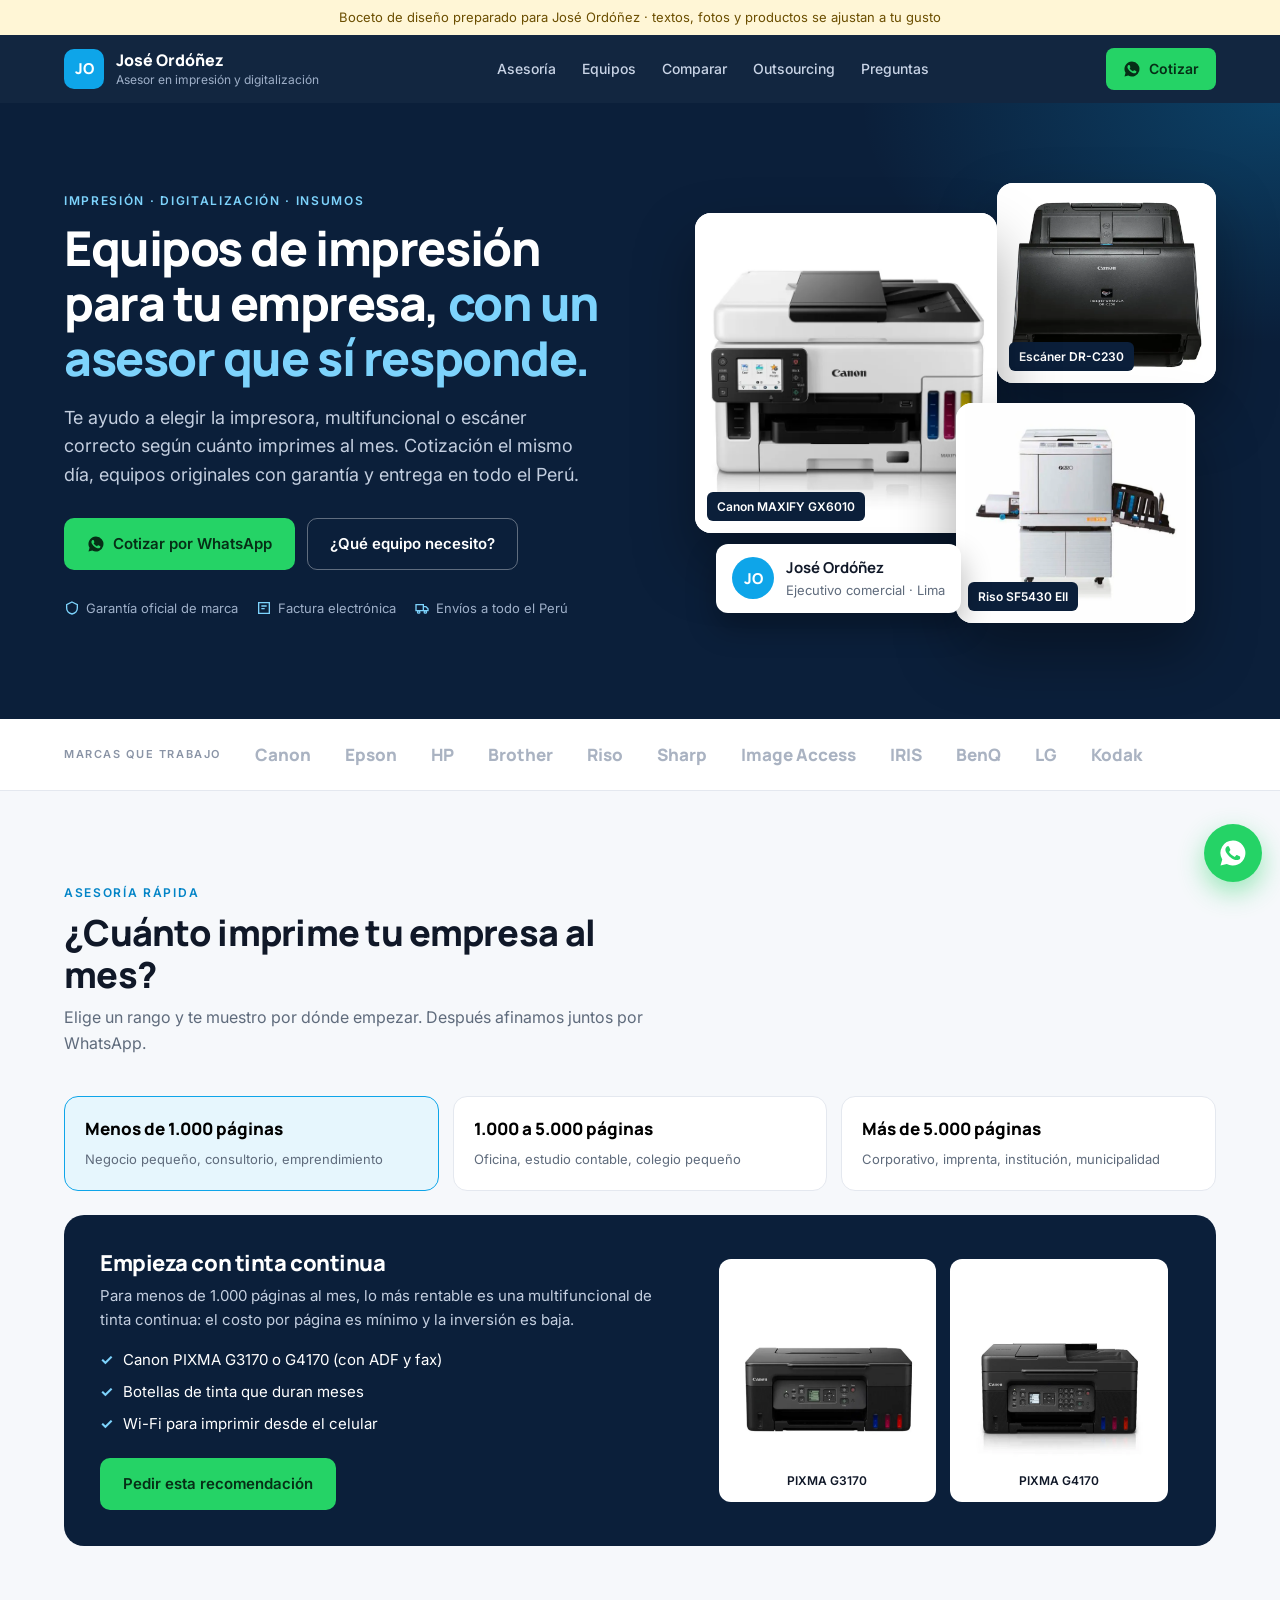
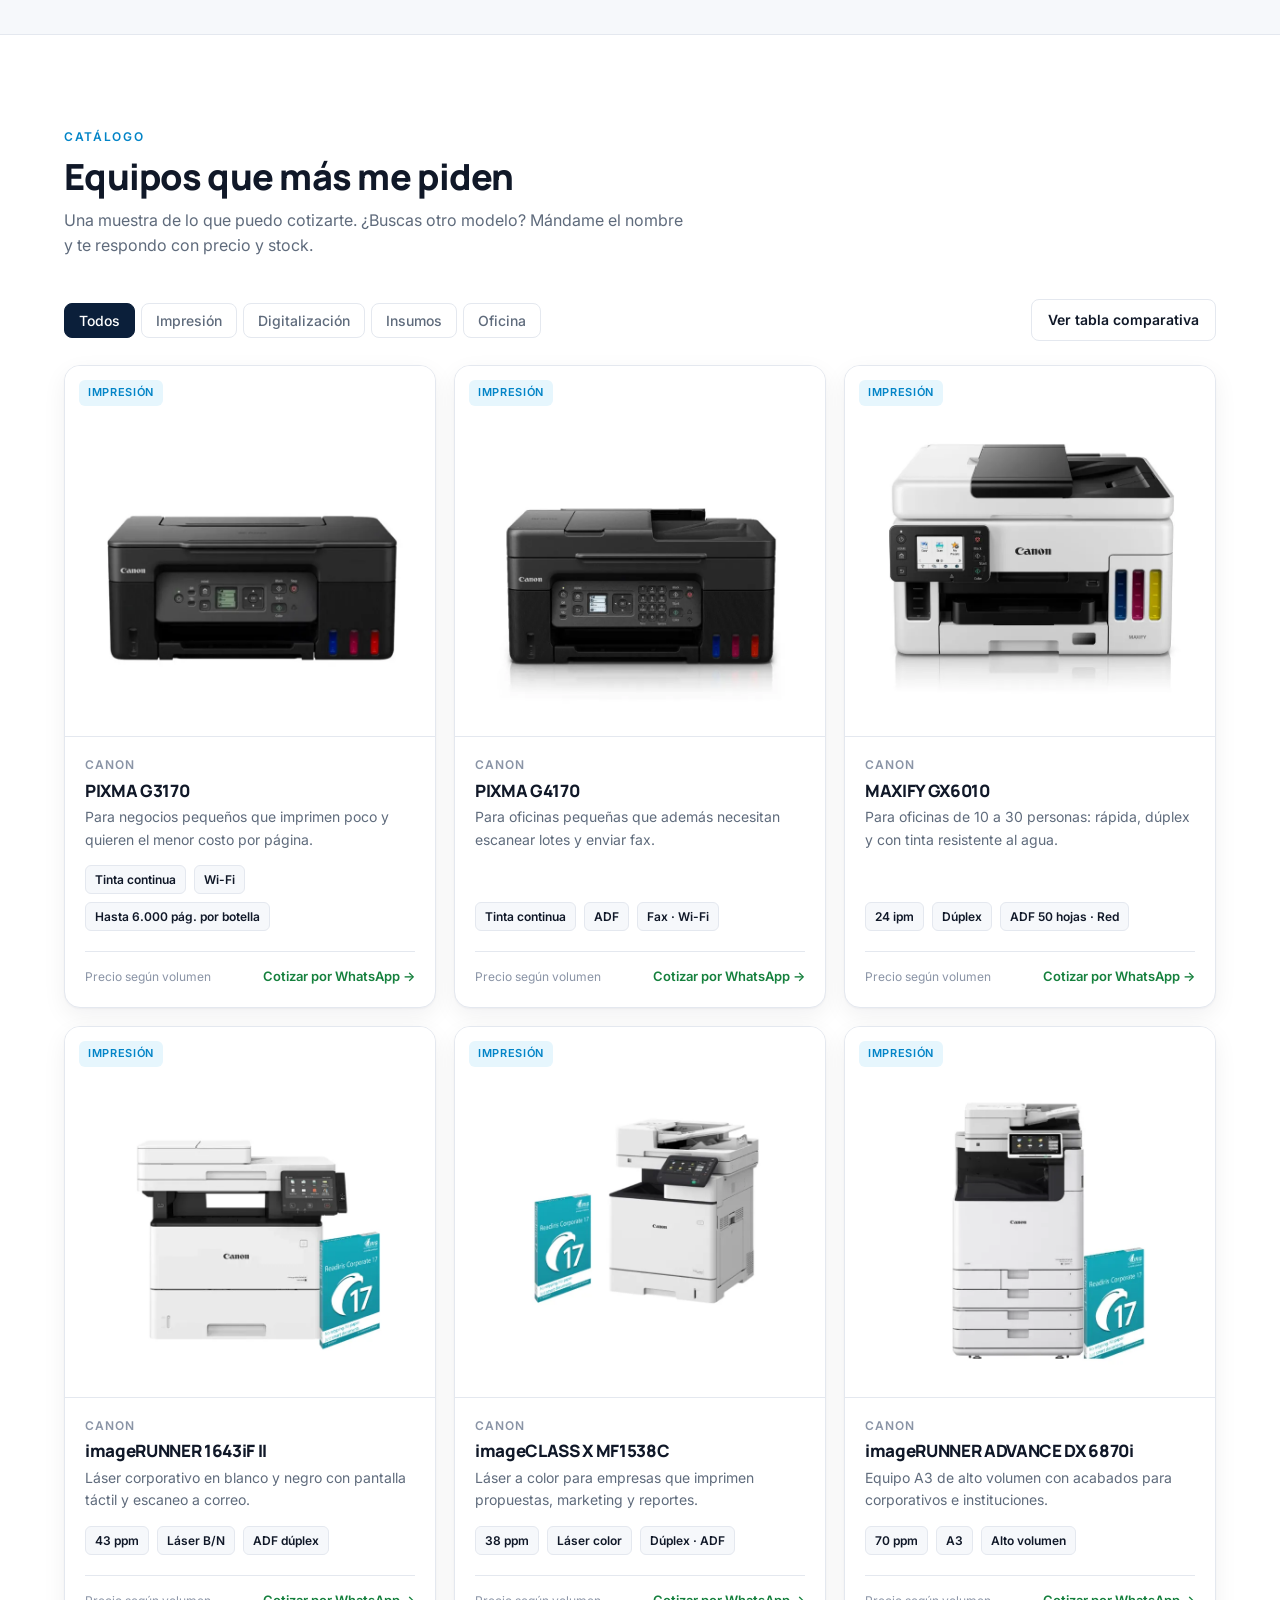
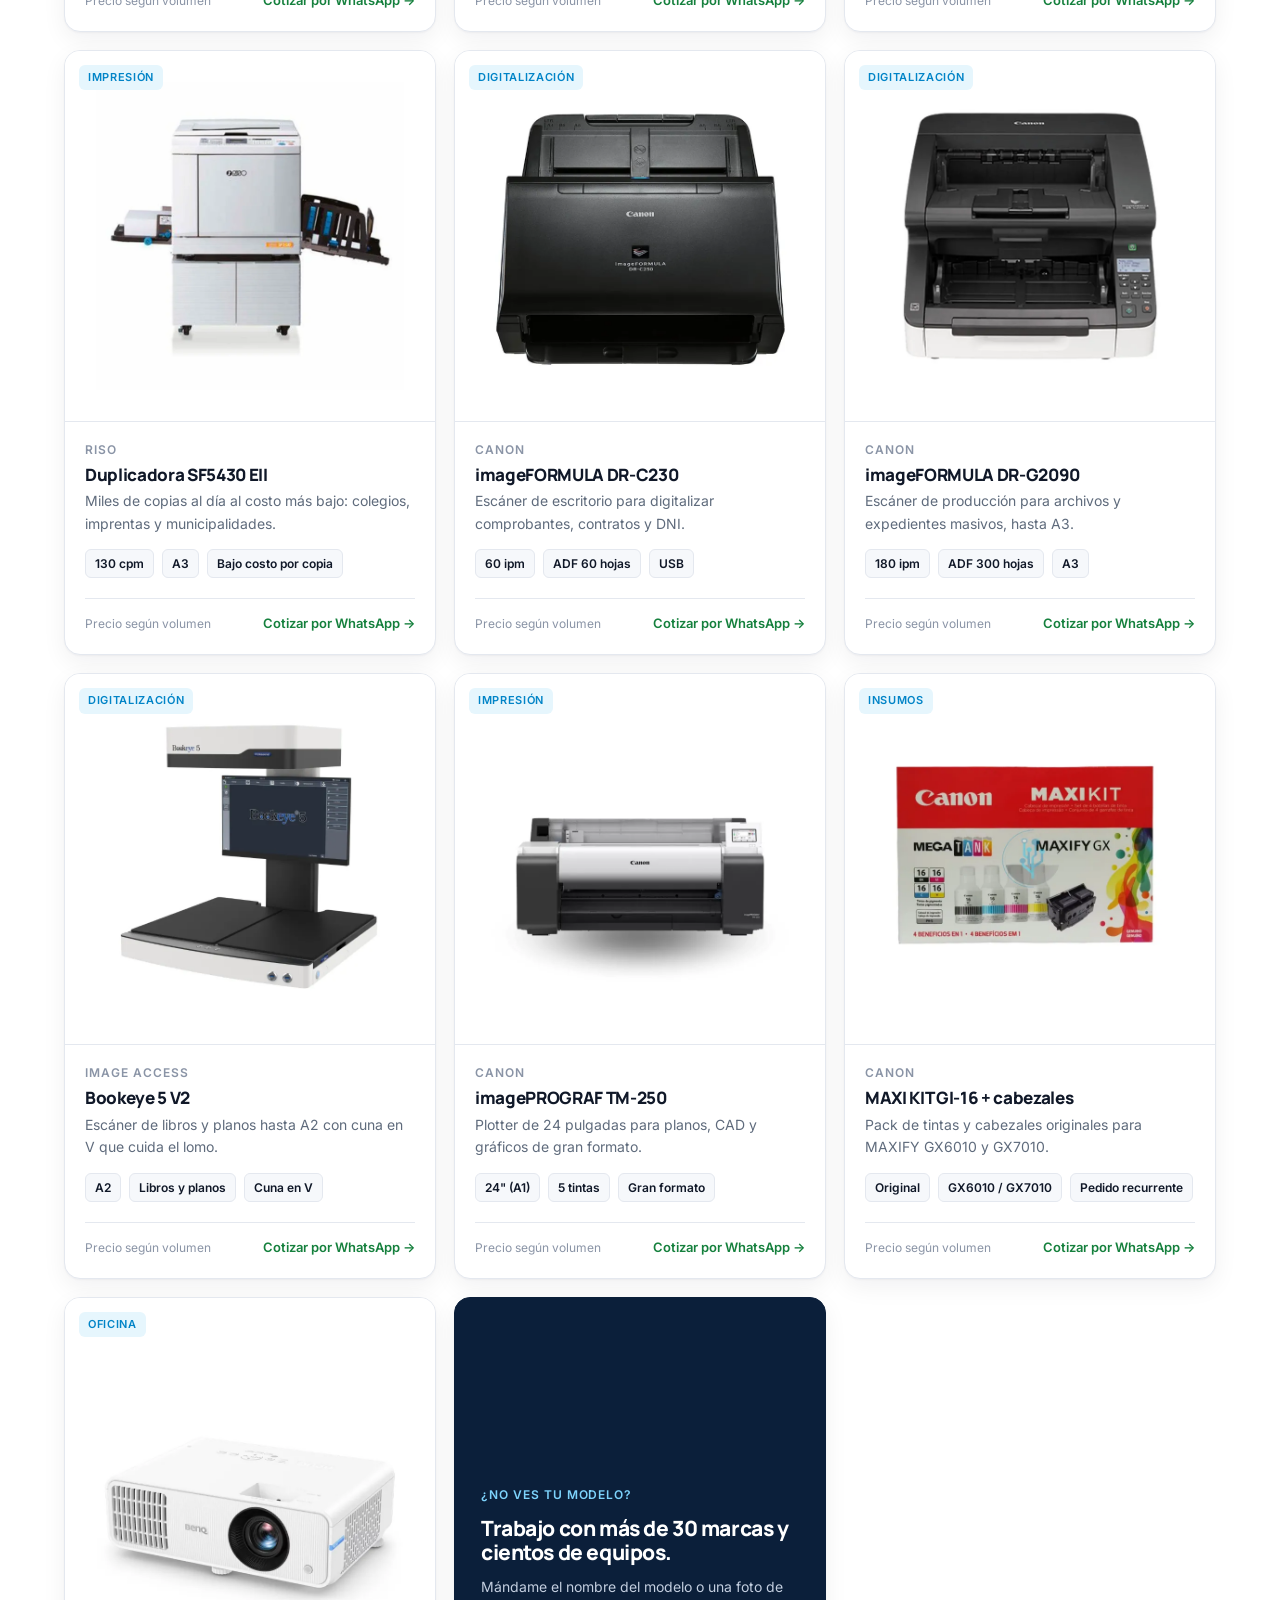
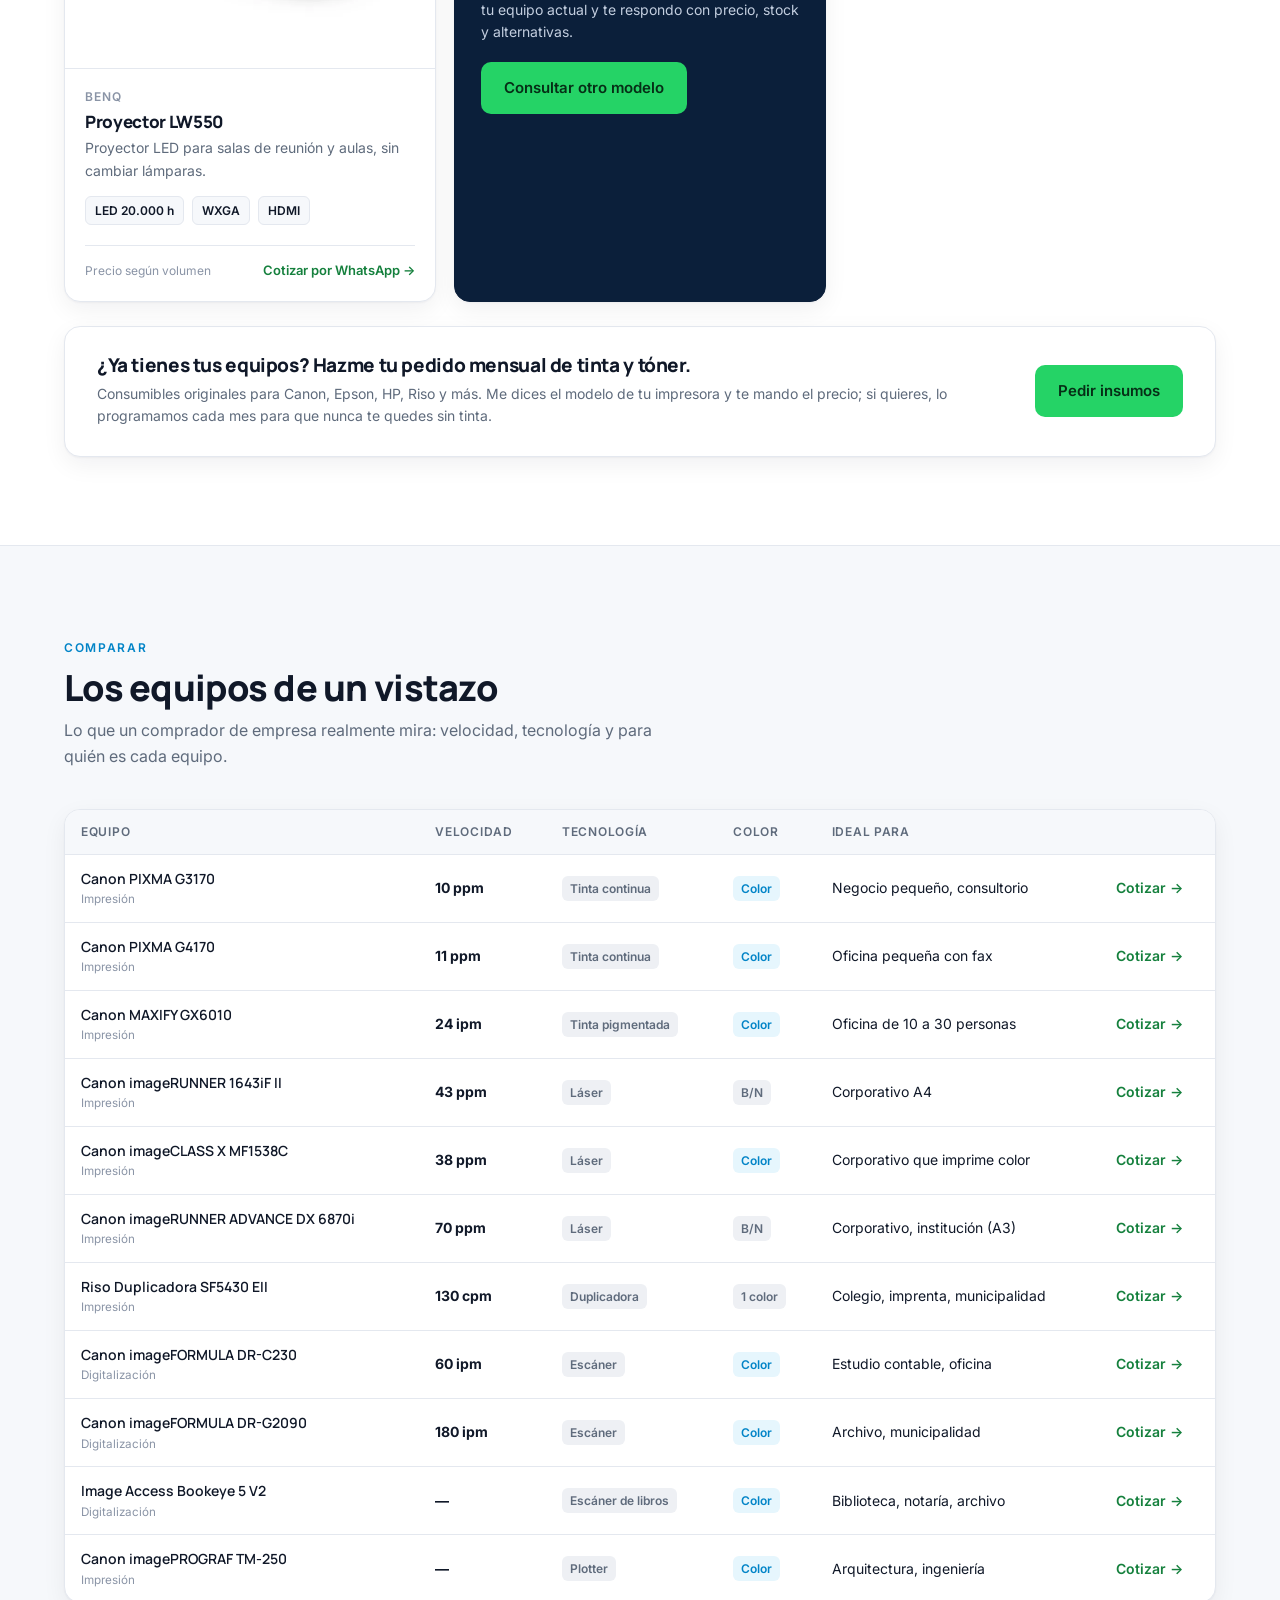
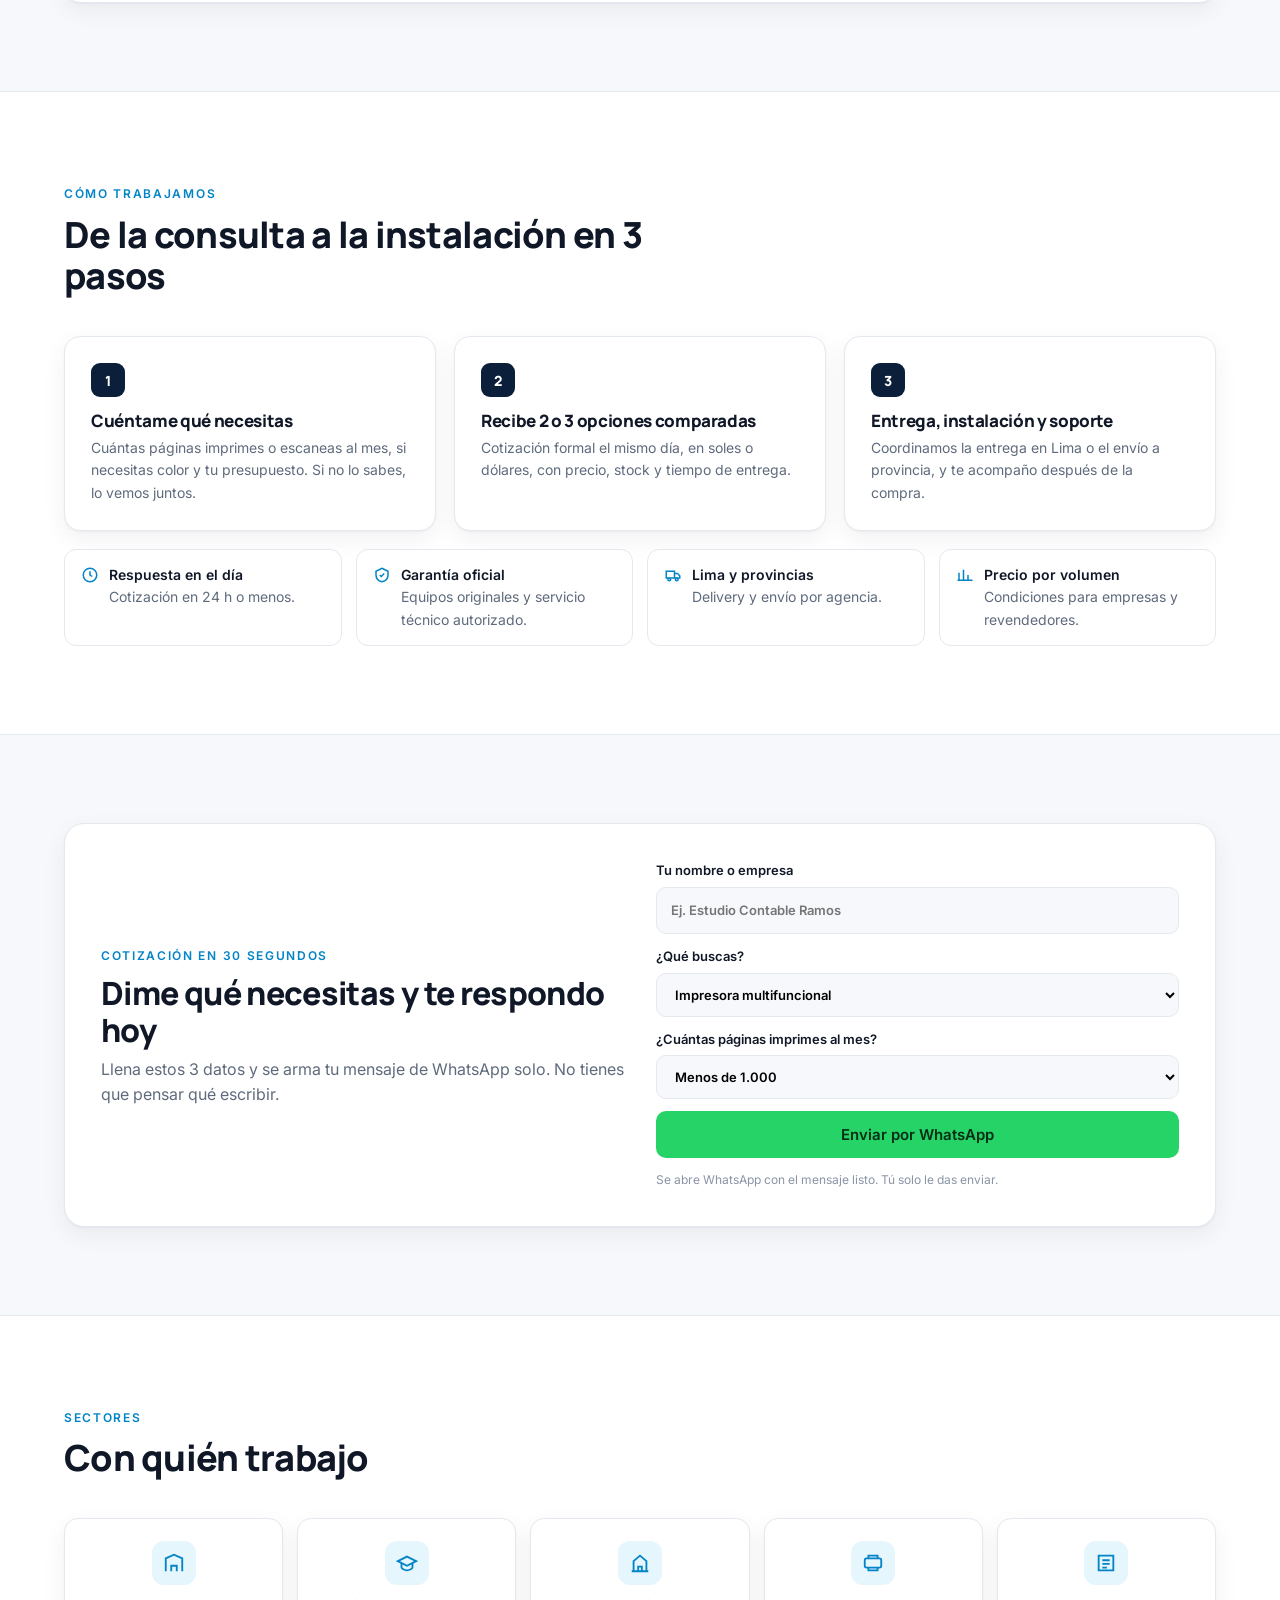
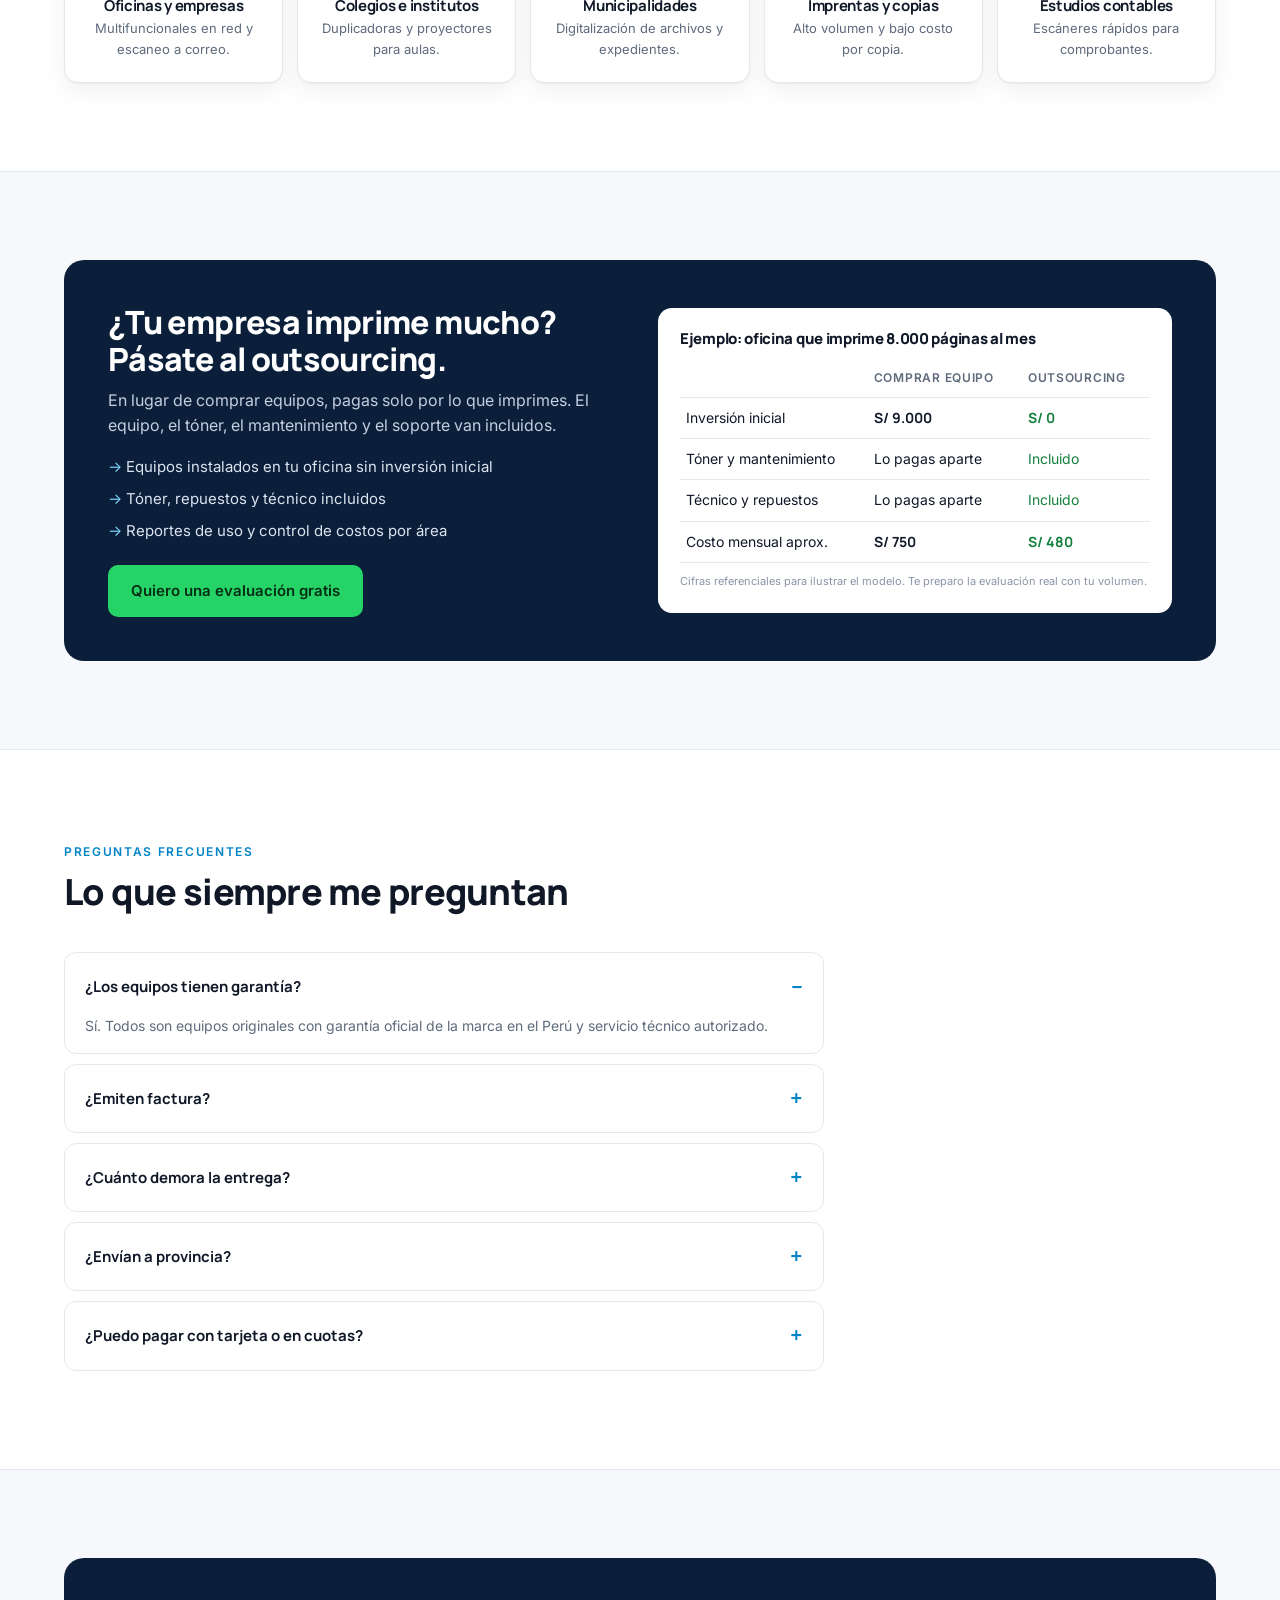
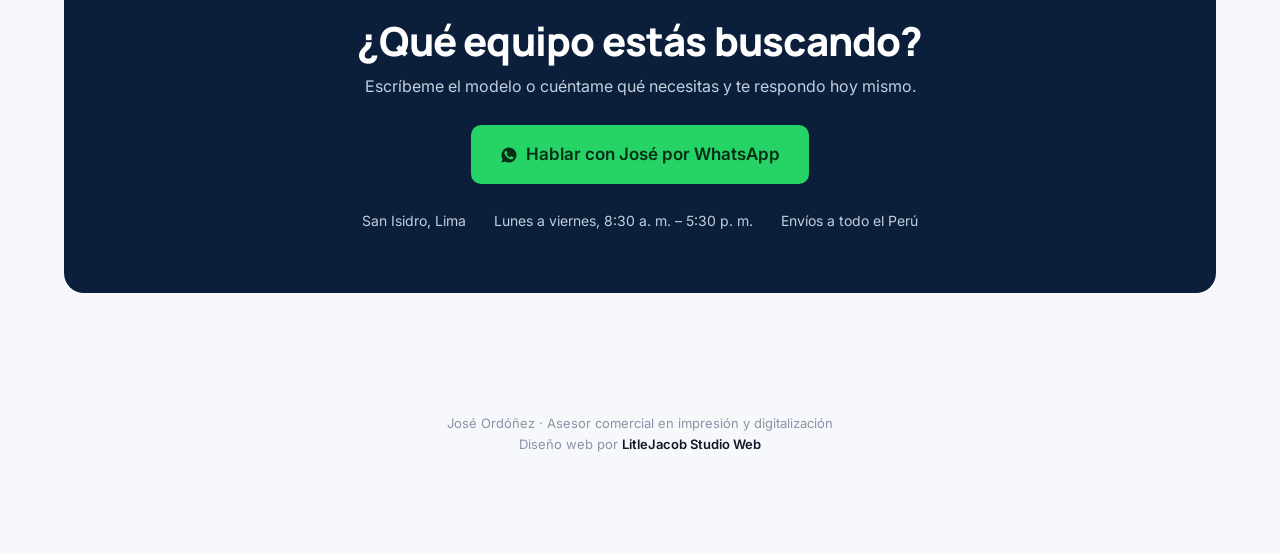
==== commit 5a4db067: "Boceto José: corrige fotos estiradas del recomendador y cajas dobles en PC; ancho 1200 Co-Authored-B" ====
--- a/boceto-jose/index.html
+++ b/boceto-jose/index.html
@@ -28,8 +28,8 @@
 body{font-family:Inter,system-ui,sans-serif;background:var(--bg);color:var(--ink);line-height:1.6;-webkit-font-smoothing:antialiased}
 h1,h2,h3,h4{font-family:Manrope,Inter,sans-serif;line-height:1.15;letter-spacing:-.02em;font-weight:800}
 a{color:inherit;text-decoration:none}
-img{max-width:100%;display:block}
-.wrap{max-width:1120px;margin:0 auto;padding:0 24px}
+img{max-width:100%;height:auto;display:block}
+.wrap{max-width:1200px;margin:0 auto;padding:0 24px}
 .eyebrow{display:inline-block;color:var(--blue2);font-weight:600;font-size:12px;letter-spacing:.14em;text-transform:uppercase;margin-bottom:10px}
 .head{max-width:620px;margin-bottom:40px}
 .head h2{font-size:clamp(26px,3.4vw,36px);margin-bottom:10px}
@@ -105,9 +105,9 @@
 .reco-out ul{list-style:none;display:grid;gap:8px;margin-bottom:22px}
 .reco-out li{display:flex;gap:10px;font-size:15px}
 .reco-out li::before{content:"✓";color:#7dd3fc;font-weight:700}
-.reco-imgs{display:flex;gap:12px;justify-content:center}
-.reco-imgs div{background:#fff;border-radius:12px;padding:10px;width:46%}
-.reco-imgs img{aspect-ratio:1;object-fit:contain}
+.reco-imgs{display:flex;gap:14px;justify-content:center}
+.reco-imgs div{background:#fff;border-radius:12px;padding:12px;width:46%;max-width:220px}
+.reco-imgs img{width:100%;height:auto;aspect-ratio:1;object-fit:contain}
 .reco-imgs span{display:block;text-align:center;color:var(--ink);font-size:12px;font-weight:600;margin-top:6px}
 
 .toolbar{display:flex;justify-content:space-between;align-items:center;gap:12px;flex-wrap:wrap;margin-bottom:24px}
@@ -153,7 +153,8 @@
 .g h3{font-size:17px;margin-bottom:6px}
 .g p{font-size:14px;color:var(--muted)}
 .plus{display:grid;grid-template-columns:repeat(4,1fr);gap:14px;margin-top:18px}
-.plus div{display:flex;gap:10px;align-items:flex-start;font-size:14px;color:var(--muted);padding:14px 16px;background:#fff;border:1px solid var(--line);border-radius:12px}
+.plus>div{display:flex;gap:10px;align-items:flex-start;font-size:14px;color:var(--muted);padding:14px 16px;background:#fff;border:1px solid var(--line);border-radius:12px}
+.plus>div>div{display:block}
 .plus svg{width:18px;height:18px;color:var(--blue2);flex:none;margin-top:2px}
 .plus b{color:var(--ink);display:block;font-size:14px;font-weight:600}
 
